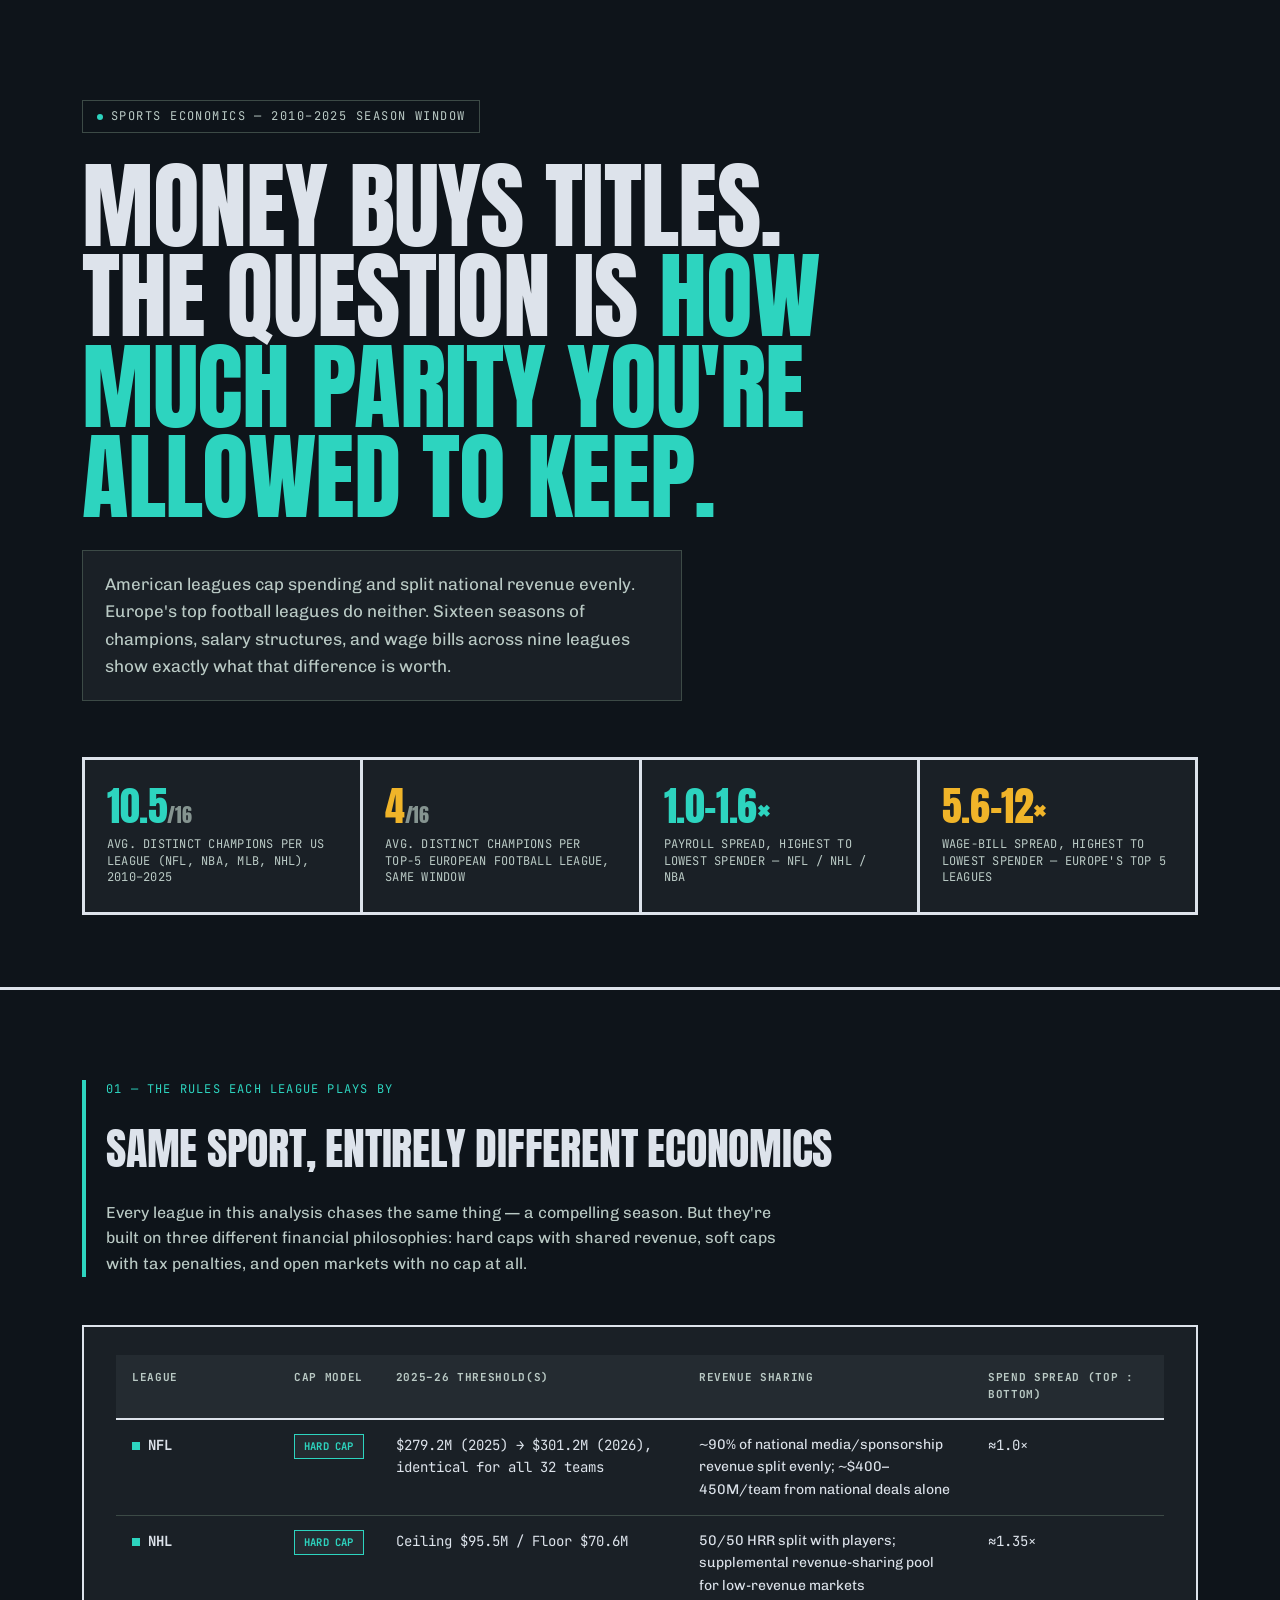
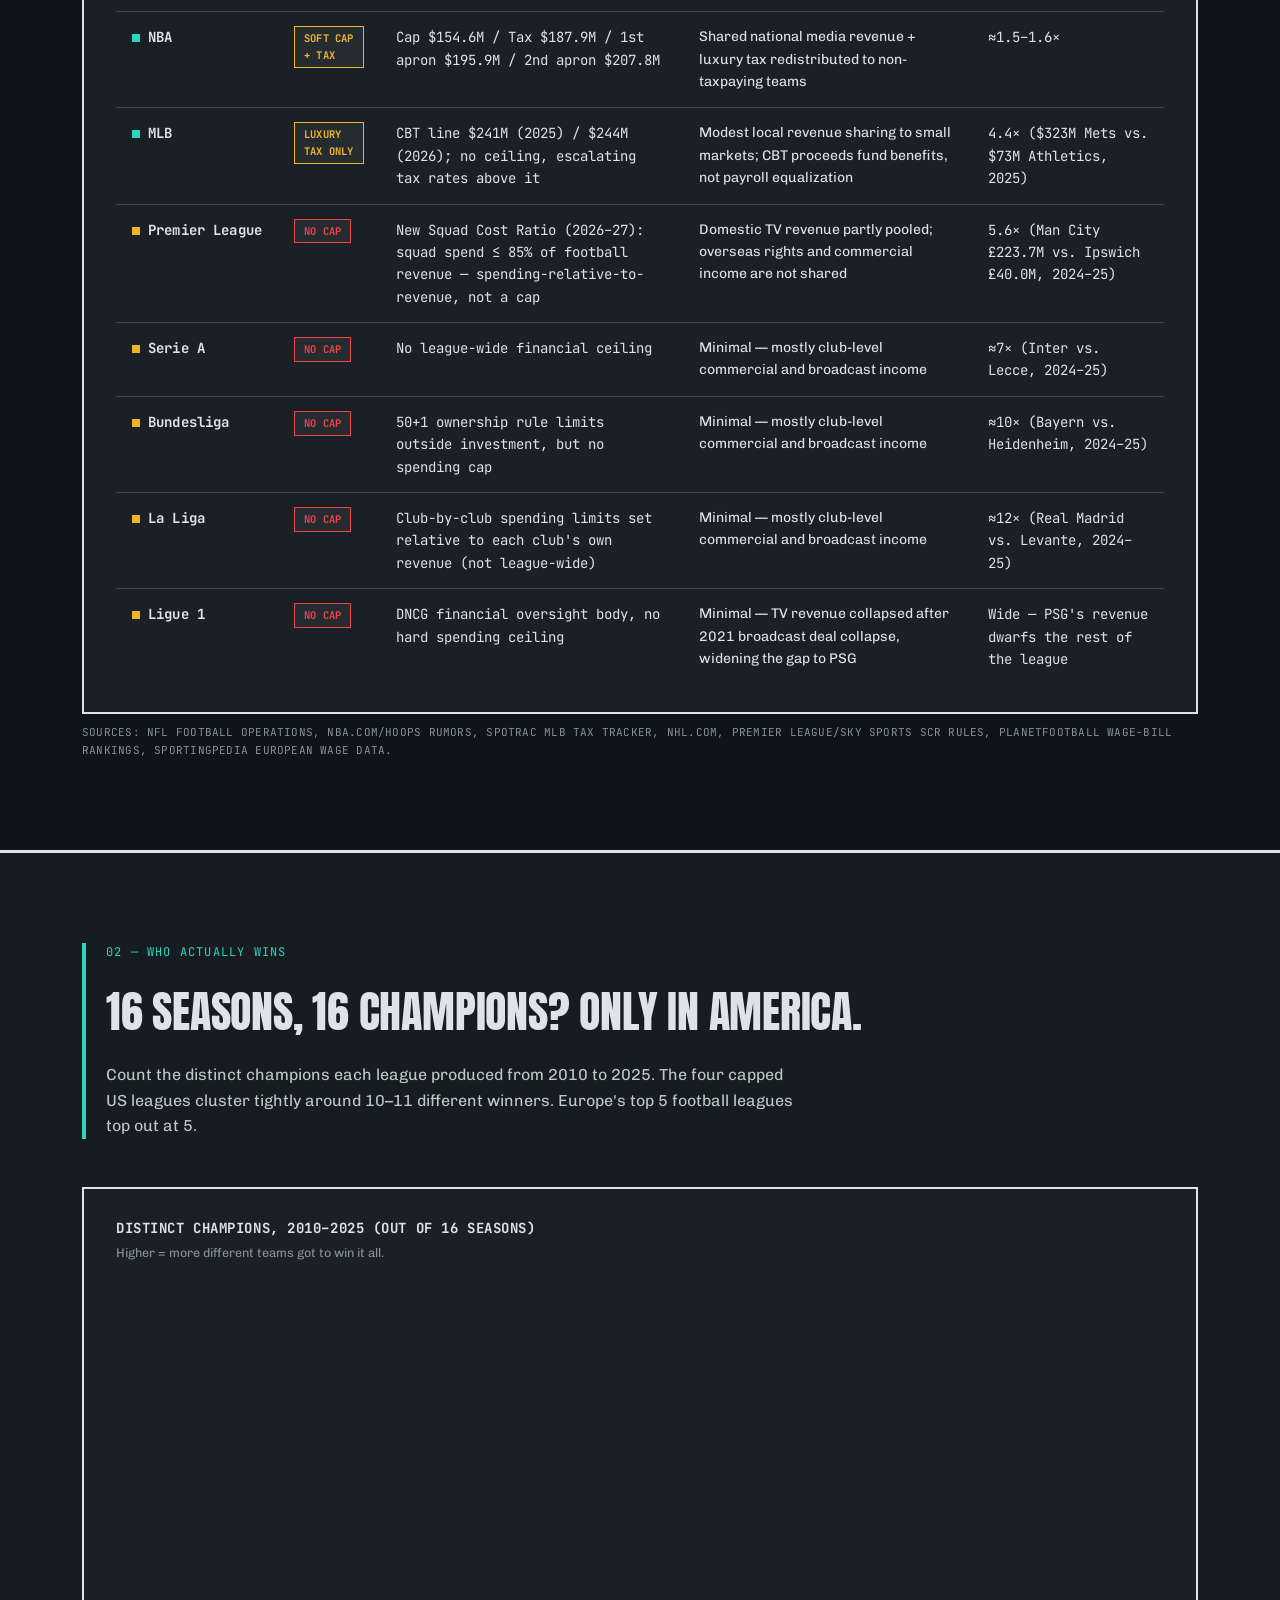
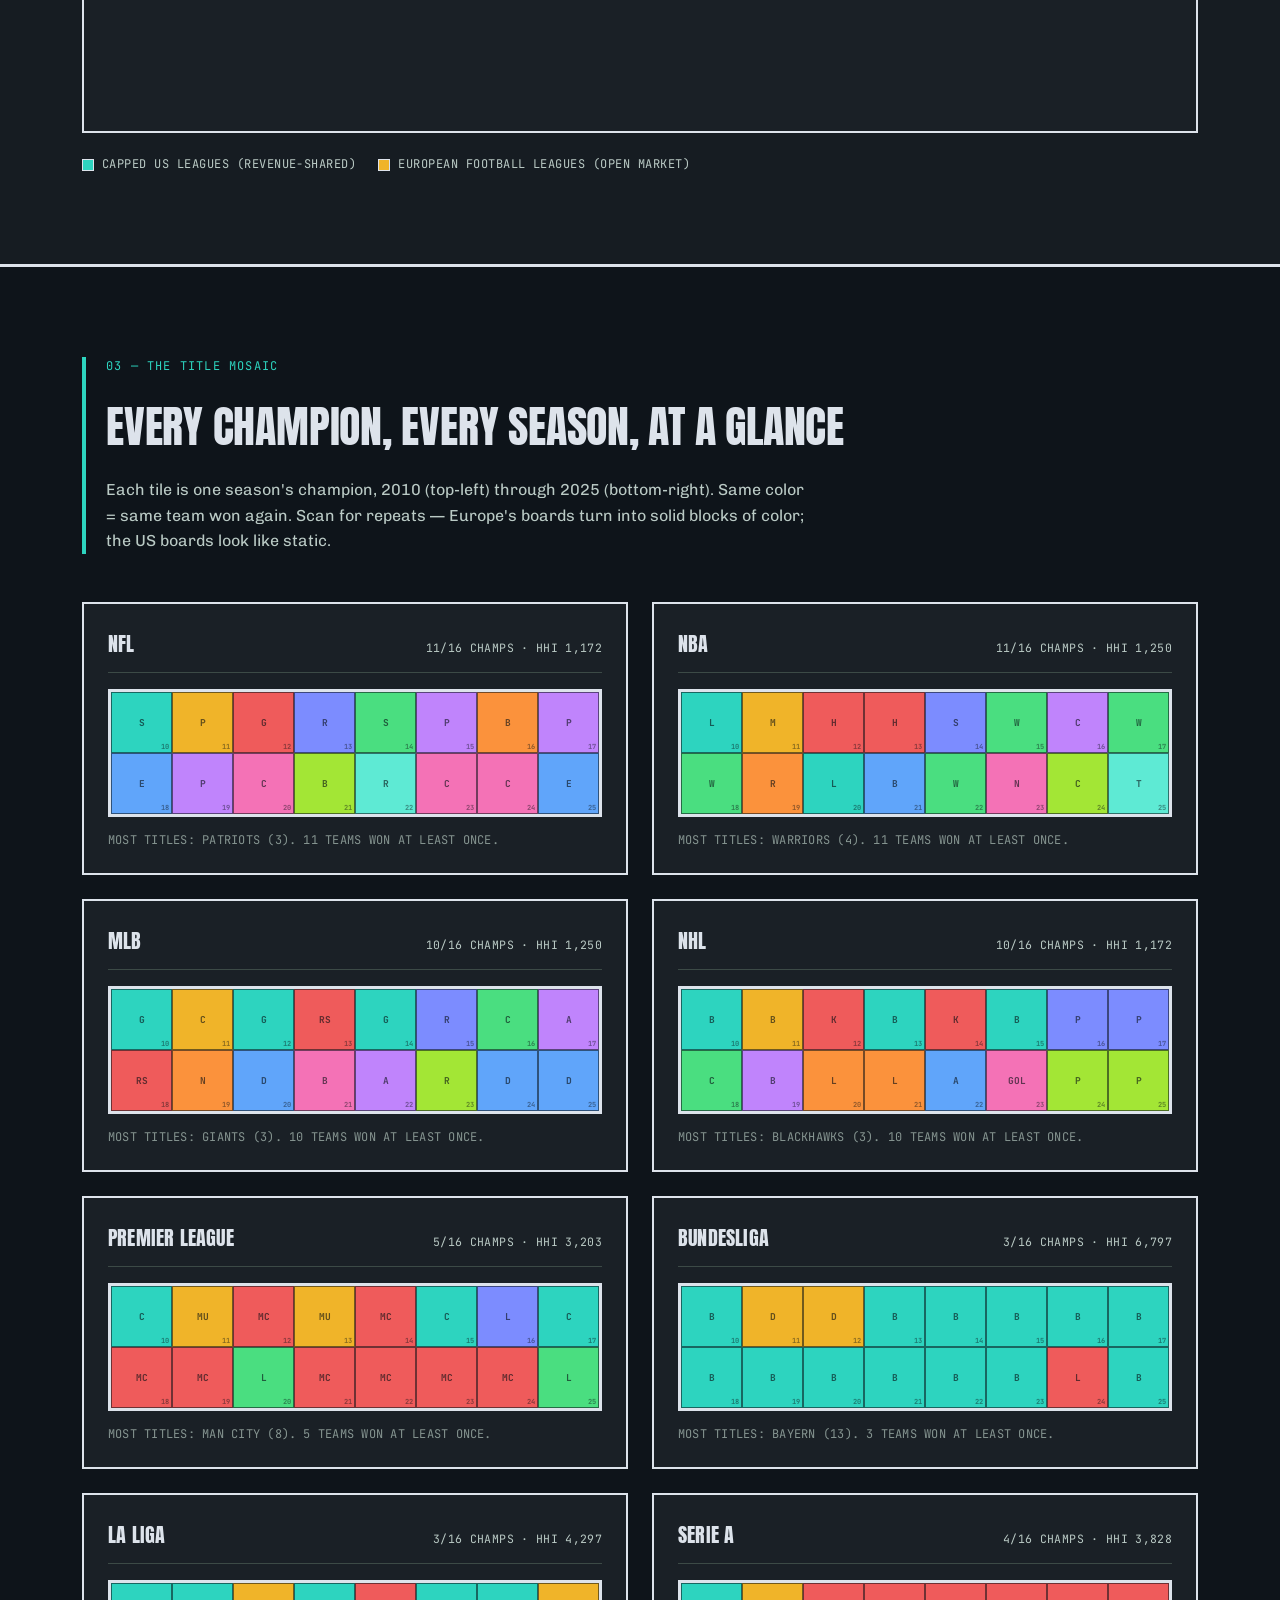
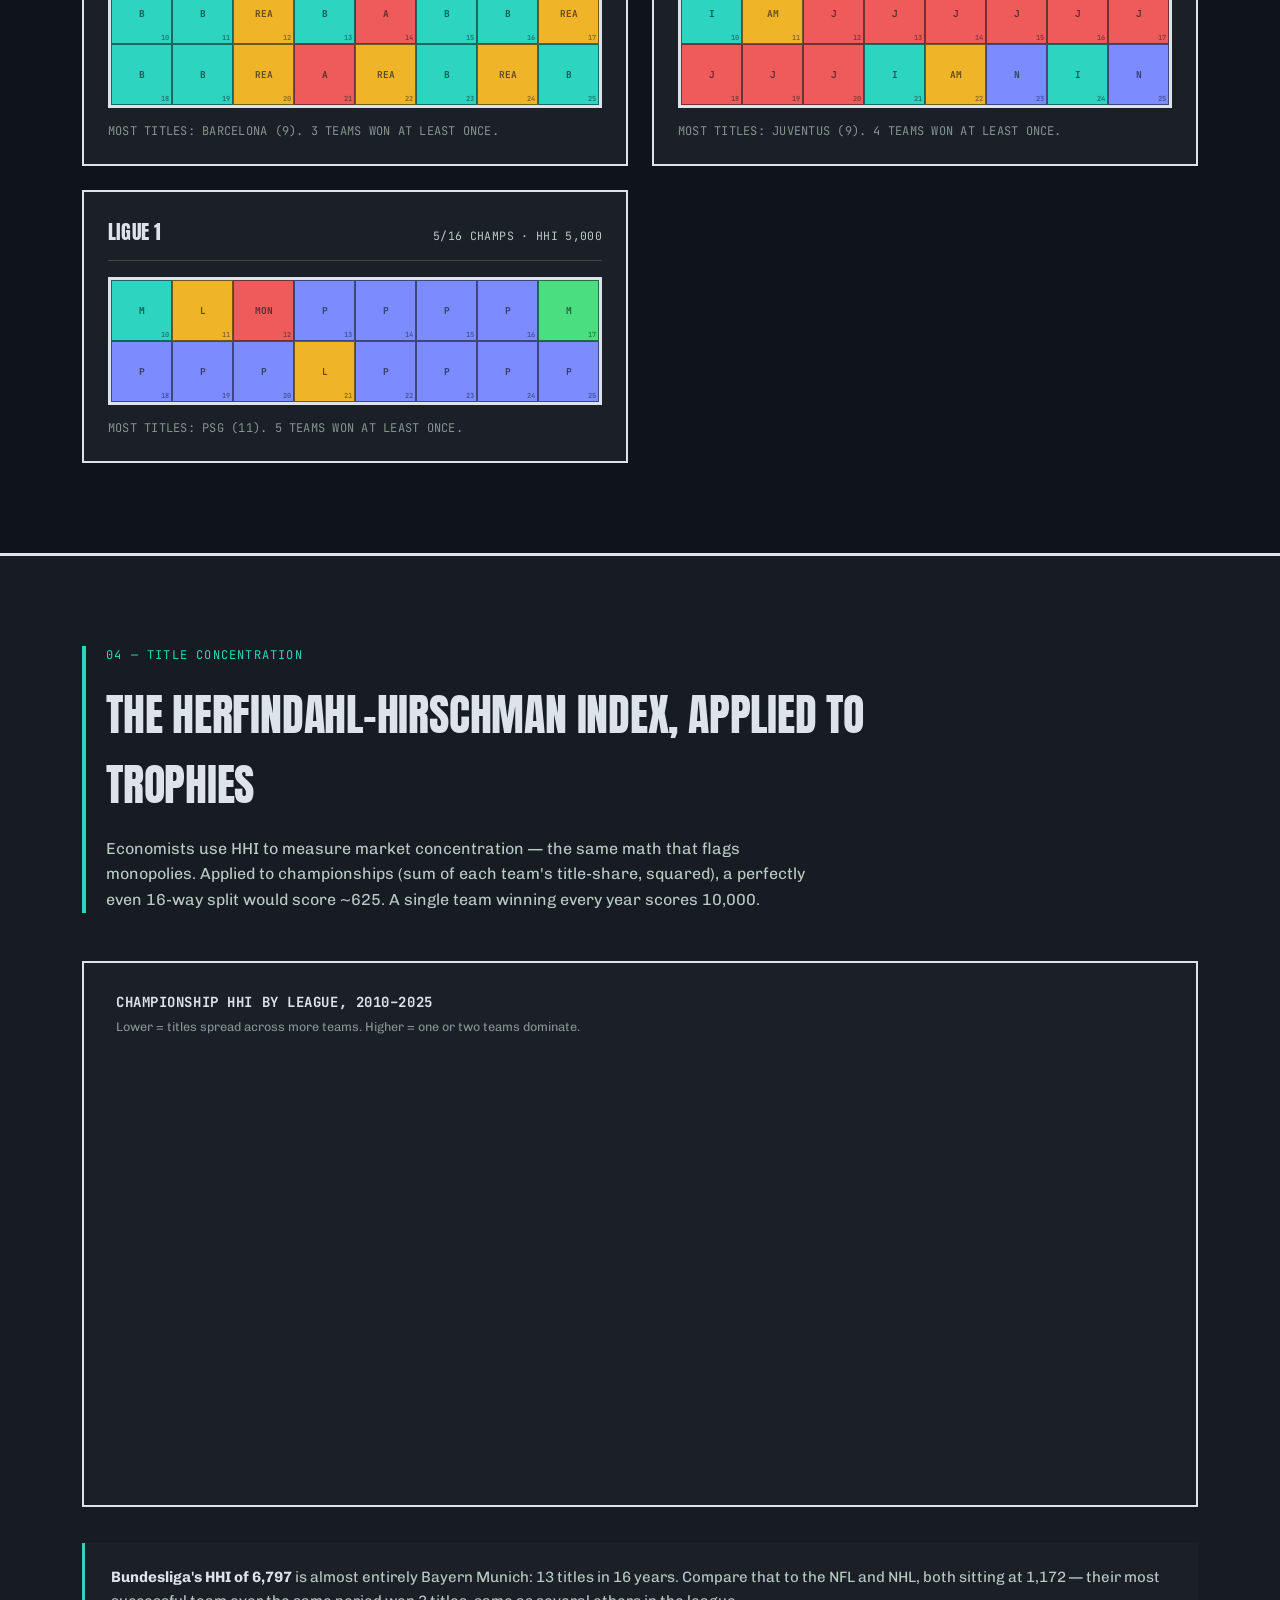
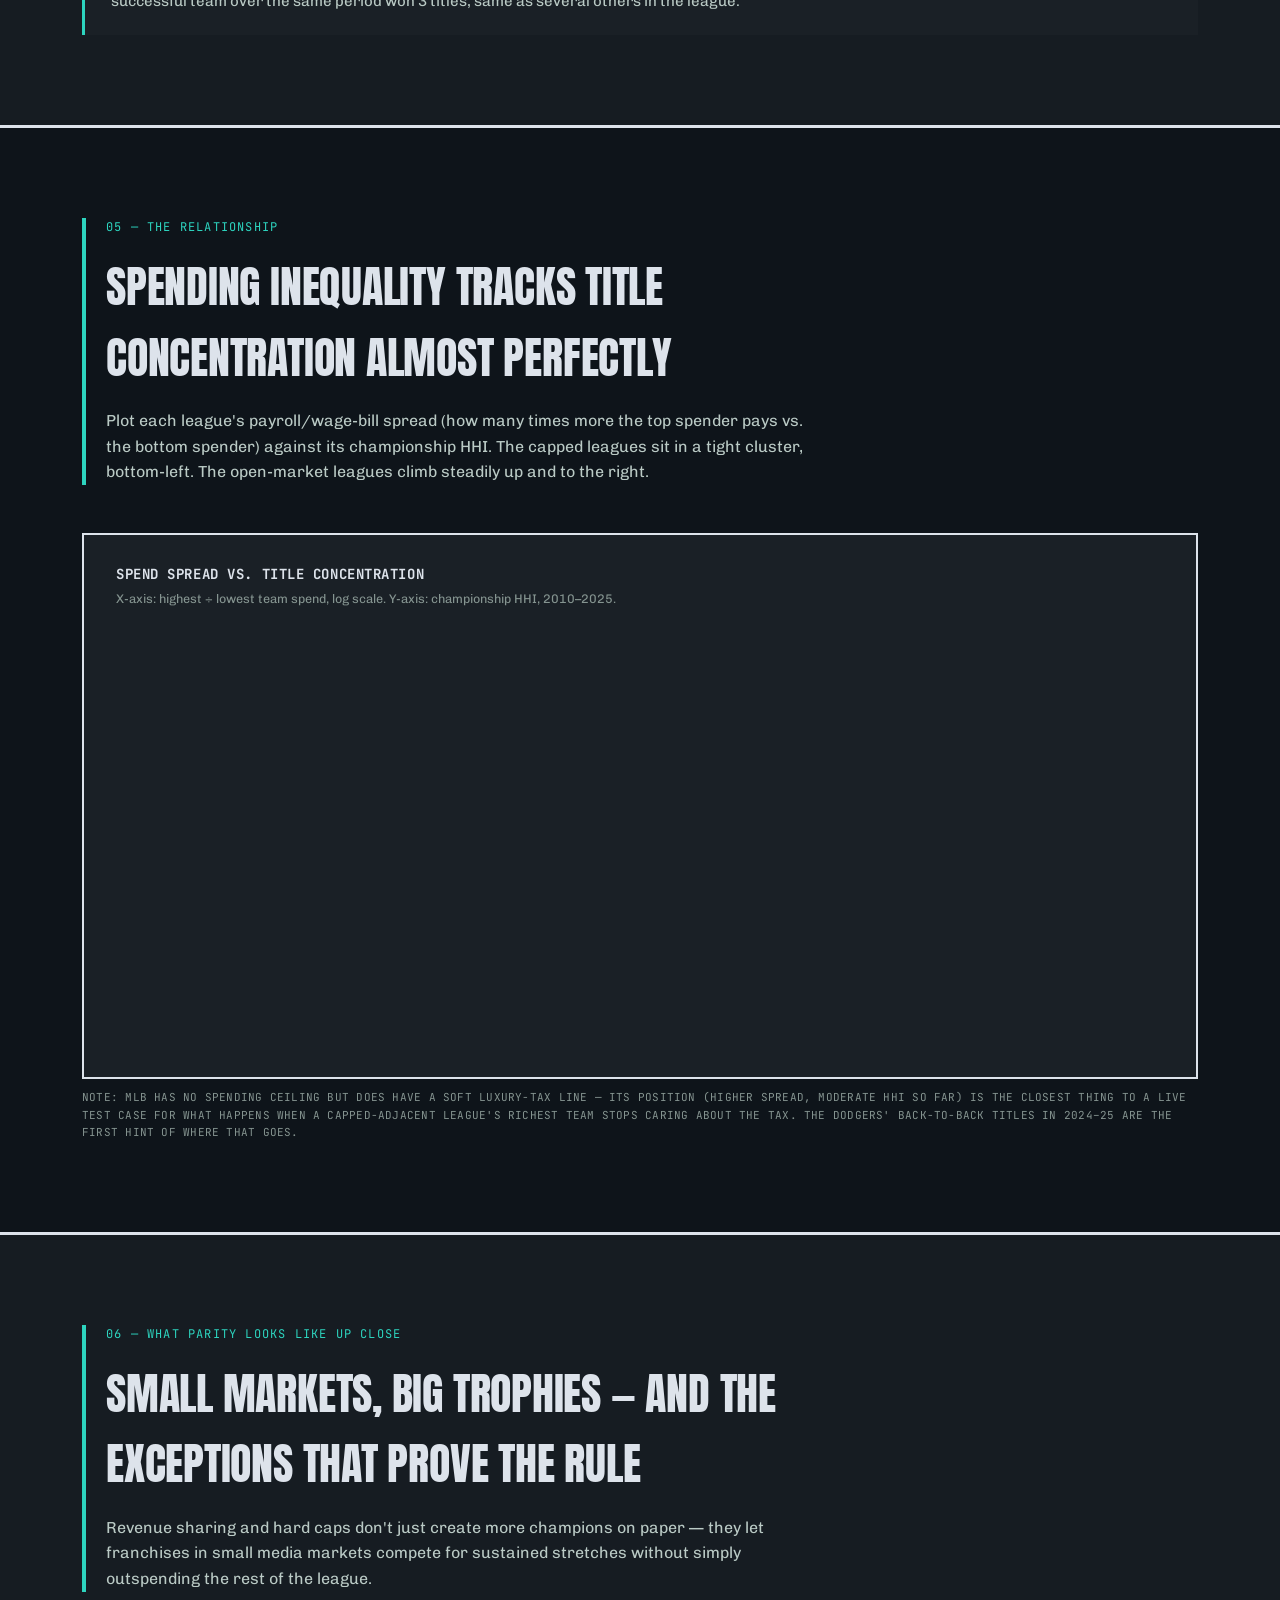
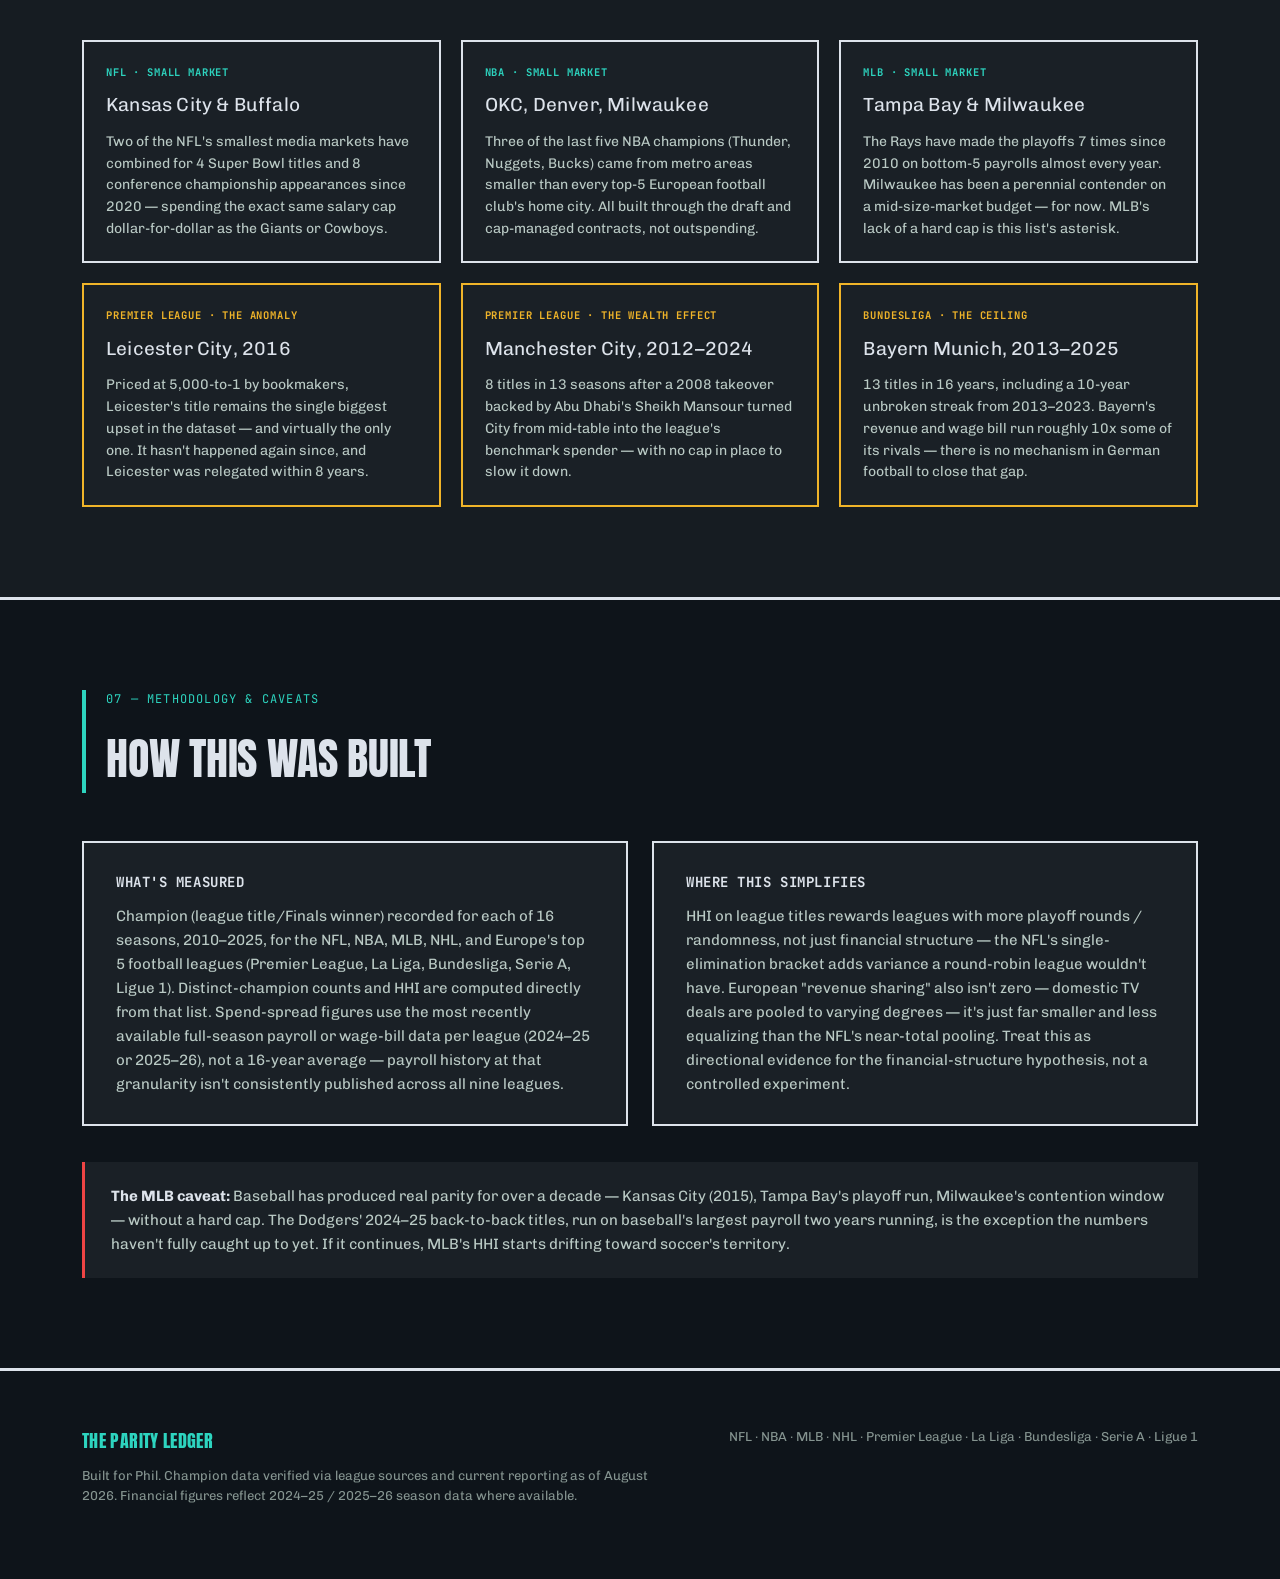
==== index.html @ 5ec7a36c "major layout changes using claude cli and google stitch" ====
<!DOCTYPE html>
<html lang="en">
<head>
<meta charset="UTF-8">
<meta name="viewport" content="width=device-width, initial-scale=1.0">
<title>The Parity Ledger — How League Economics Shape Competitive Balance</title>
<link rel="preconnect" href="https://fonts.googleapis.com">
<link href="https://fonts.googleapis.com/css2?family=Anton&family=Chivo:wght@400;700&family=JetBrains+Mono:wght@400;500;700&display=swap" rel="stylesheet">
<link rel="stylesheet" href="styles.css">
</head>
<body>

<header class="hero">
  <div class="wrap">
    <div class="eyebrow"><span class="dot"></span> Sports Economics — 2010–2025 Season Window</div>
    <h1 class="title">Money buys titles.<br>The question is <span class="accent">how much parity you're allowed to keep.</span></h1>
    <p class="subtitle">American leagues cap spending and split national revenue evenly. Europe's top football leagues do neither. Sixteen seasons of champions, salary structures, and wage bills across nine leagues show exactly what that difference is worth.</p>

    <div class="stat-strip">
      <div class="stat-box">
        <div class="stat-num us">10.5<span style="font-size:20px; color:var(--text-dim2);">/16</span></div>
        <div class="stat-label">Avg. distinct champions per US league (NFL, NBA, MLB, NHL), 2010–2025</div>
      </div>
      <div class="stat-box">
        <div class="stat-num eu">4<span style="font-size:20px; color:var(--text-dim2);">/16</span></div>
        <div class="stat-label">Avg. distinct champions per top-5 European football league, same window</div>
      </div>
      <div class="stat-box">
        <div class="stat-num us">1.0–1.6×</div>
        <div class="stat-label">Payroll spread, highest to lowest spender — NFL / NHL / NBA</div>
      </div>
      <div class="stat-box">
        <div class="stat-num eu">5.6–12×</div>
        <div class="stat-label">Wage-bill spread, highest to lowest spender — Europe's top 5 leagues</div>
      </div>
    </div>
  </div>
</header>

<!-- FINANCIAL MODELS -->
<section id="models">
  <div class="wrap">
    <div class="section-head">
      <div class="section-tag">01 — The Rules Each League Plays By</div>
      <h2 class="section-title">Same sport, entirely different economics</h2>
      <p class="section-desc">Every league in this analysis chases the same thing — a compelling season. But they're built on three different financial philosophies: hard caps with shared revenue, soft caps with tax penalties, and open markets with no cap at all.</p>
    </div>

    <div class="panel table-scroll">
      <table class="fin-table">
        <thead>
          <tr>
            <th>League</th>
            <th>Cap model</th>
            <th>2025–26 threshold(s)</th>
            <th>Revenue sharing</th>
            <th>Spend spread (top : bottom)</th>
          </tr>
        </thead>
        <tbody>
          <tr>
            <td class="league-name"><span class="region-mark us"></span>NFL</td>
            <td><span class="cap-tag hard">Hard cap</span></td>
            <td class="mono">$279.2M (2025) → $301.2M (2026), identical for all 32 teams</td>
            <td>~90% of national media/sponsorship revenue split evenly; ~$400–450M/team from national deals alone</td>
            <td class="mono">≈1.0×</td>
          </tr>
          <tr>
            <td class="league-name"><span class="region-mark us"></span>NHL</td>
            <td><span class="cap-tag hard">Hard cap</span></td>
            <td class="mono">Ceiling $95.5M / Floor $70.6M</td>
            <td>50/50 HRR split with players; supplemental revenue-sharing pool for low-revenue markets</td>
            <td class="mono">≈1.35×</td>
          </tr>
          <tr>
            <td class="league-name"><span class="region-mark us"></span>NBA</td>
            <td><span class="cap-tag soft">Soft cap + tax</span></td>
            <td class="mono">Cap $154.6M / Tax $187.9M / 1st apron $195.9M / 2nd apron $207.8M</td>
            <td>Shared national media revenue + luxury tax redistributed to non-taxpaying teams</td>
            <td class="mono">≈1.5–1.6×</td>
          </tr>
          <tr>
            <td class="league-name"><span class="region-mark us"></span>MLB</td>
            <td><span class="cap-tag soft">Luxury tax only</span></td>
            <td class="mono">CBT line $241M (2025) / $244M (2026); no ceiling, escalating tax rates above it</td>
            <td>Modest local revenue sharing to small markets; CBT proceeds fund benefits, not payroll equalization</td>
            <td class="mono">4.4× ($323M Mets vs. $73M Athletics, 2025)</td>
          </tr>
          <tr>
            <td class="league-name"><span class="region-mark eu"></span>Premier League</td>
            <td><span class="cap-tag none">No cap</span></td>
            <td class="mono">New Squad Cost Ratio (2026–27): squad spend ≤ 85% of football revenue — spending-relative-to-revenue, not a cap</td>
            <td>Domestic TV revenue partly pooled; overseas rights and commercial income are not shared</td>
            <td class="mono">5.6× (Man City £223.7M vs. Ipswich £40.0M, 2024–25)</td>
          </tr>
          <tr>
            <td class="league-name"><span class="region-mark eu"></span>Serie A</td>
            <td><span class="cap-tag none">No cap</span></td>
            <td class="mono">No league-wide financial ceiling</td>
            <td>Minimal — mostly club-level commercial and broadcast income</td>
            <td class="mono">≈7× (Inter vs. Lecce, 2024–25)</td>
          </tr>
          <tr>
            <td class="league-name"><span class="region-mark eu"></span>Bundesliga</td>
            <td><span class="cap-tag none">No cap</span></td>
            <td class="mono">50+1 ownership rule limits outside investment, but no spending cap</td>
            <td>Minimal — mostly club-level commercial and broadcast income</td>
            <td class="mono">≈10× (Bayern vs. Heidenheim, 2024–25)</td>
          </tr>
          <tr>
            <td class="league-name"><span class="region-mark eu"></span>La Liga</td>
            <td><span class="cap-tag none">No cap</span></td>
            <td class="mono">Club-by-club spending limits set relative to each club's own revenue (not league-wide)</td>
            <td>Minimal — mostly club-level commercial and broadcast income</td>
            <td class="mono">≈12× (Real Madrid vs. Levante, 2024–25)</td>
          </tr>
          <tr>
            <td class="league-name"><span class="region-mark eu"></span>Ligue 1</td>
            <td><span class="cap-tag none">No cap</span></td>
            <td class="mono">DNCG financial oversight body, no hard spending ceiling</td>
            <td>Minimal — TV revenue collapsed after 2021 broadcast deal collapse, widening the gap to PSG</td>
            <td class="mono">Wide — PSG's revenue dwarfs the rest of the league</td>
          </tr>
        </tbody>
      </table>
    </div>
    <p class="source-note">Sources: NFL Football Operations, NBA.com/Hoops Rumors, Spotrac MLB Tax Tracker, NHL.com, Premier League/Sky Sports SCR rules, PlanetFootball wage-bill rankings, Sportingpedia European wage data.</p>
  </div>
</section>

<!-- CHAMPIONSHIP DIVERSITY -->
<section class="alt" id="diversity">
  <div class="wrap">
    <div class="section-head">
      <div class="section-tag">02 — Who Actually Wins</div>
      <h2 class="section-title">16 seasons, 16 champions? Only in America.</h2>
      <p class="section-desc">Count the distinct champions each league produced from 2010 to 2025. The four capped US leagues cluster tightly around 10–11 different winners. Europe's top 5 football leagues top out at 5.</p>
    </div>

    <div class="panel">
      <div class="panel-title">Distinct champions, 2010–2025 (out of 16 seasons)</div>
      <div class="panel-note">Higher = more different teams got to win it all.</div>
      <div class="chart-holder">
        <canvas id="diversityChart"></canvas>
      </div>
    </div>

    <div class="legend-row">
      <div class="legend-item"><span class="swatch us"></span> Capped US leagues (revenue-shared)</div>
      <div class="legend-item"><span class="swatch eu"></span> European football leagues (open market)</div>
    </div>
  </div>
</section>

<!-- MOSAICS -->
<section id="mosaics">
  <div class="wrap">
    <div class="section-head">
      <div class="section-tag">03 — The Title Mosaic</div>
      <h2 class="section-title">Every champion, every season, at a glance</h2>
      <p class="section-desc">Each tile is one season's champion, 2010 (top-left) through 2025 (bottom-right). Same color = same team won again. Scan for repeats — Europe's boards turn into solid blocks of color; the US boards look like static.</p>
    </div>
    <div class="mosaic-grid" id="mosaicGrid"></div>
  </div>
</section>

<!-- HHI CONCENTRATION -->
<section class="alt" id="concentration">
  <div class="wrap">
    <div class="section-head">
      <div class="section-tag">04 — Title Concentration</div>
      <h2 class="section-title">The Herfindahl-Hirschman Index, applied to trophies</h2>
      <p class="section-desc">Economists use HHI to measure market concentration — the same math that flags monopolies. Applied to championships (sum of each team's title-share, squared), a perfectly even 16-way split would score ~625. A single team winning every year scores 10,000.</p>
    </div>

    <div class="panel">
      <div class="panel-title">Championship HHI by league, 2010–2025</div>
      <div class="panel-note">Lower = titles spread across more teams. Higher = one or two teams dominate.</div>
      <div class="chart-holder">
        <canvas id="hhiChart"></canvas>
      </div>
    </div>

    <div class="callout">
      <b>Bundesliga's HHI of 6,797</b> is almost entirely Bayern Munich: 13 titles in 16 years. Compare that to the NFL and NHL, both sitting at 1,172 — their most successful team over the same period won 3 titles, same as several others in the league.
    </div>
  </div>
</section>

<!-- MONEY VS PARITY -->
<section id="scatter">
  <div class="wrap">
    <div class="section-head">
      <div class="section-tag">05 — The Relationship</div>
      <h2 class="section-title">Spending inequality tracks title concentration almost perfectly</h2>
      <p class="section-desc">Plot each league's payroll/wage-bill spread (how many times more the top spender pays vs. the bottom spender) against its championship HHI. The capped leagues sit in a tight cluster, bottom-left. The open-market leagues climb steadily up and to the right.</p>
    </div>

    <div class="panel">
      <div class="panel-title">Spend spread vs. title concentration</div>
      <div class="panel-note">X-axis: highest ÷ lowest team spend, log scale. Y-axis: championship HHI, 2010–2025.</div>
      <div class="chart-holder">
        <canvas id="scatterChart"></canvas>
      </div>
    </div>
    <p class="source-note">Note: MLB has no spending ceiling but does have a soft luxury-tax line — its position (higher spread, moderate HHI so far) is the closest thing to a live test case for what happens when a capped-adjacent league's richest team stops caring about the tax. The Dodgers' back-to-back titles in 2024–25 are the first hint of where that goes.</p>
  </div>
</section>

<!-- CASE STUDIES -->
<section class="alt" id="cases">
  <div class="wrap">
    <div class="section-head">
      <div class="section-tag">06 — What Parity Looks Like Up Close</div>
      <h2 class="section-title">Small markets, big trophies — and the exceptions that prove the rule</h2>
      <p class="section-desc">Revenue sharing and hard caps don't just create more champions on paper — they let franchises in small media markets compete for sustained stretches without simply outspending the rest of the league.</p>
    </div>

    <div class="case-grid">
      <div class="case-card">
        <div class="case-tag">NFL · Small Market</div>
        <div class="case-title">Kansas City & Buffalo</div>
        <div class="case-body">Two of the NFL's smallest media markets have combined for 4 Super Bowl titles and 8 conference championship appearances since 2020 — spending the exact same salary cap dollar-for-dollar as the Giants or Cowboys.</div>
      </div>
      <div class="case-card">
        <div class="case-tag">NBA · Small Market</div>
        <div class="case-title">OKC, Denver, Milwaukee</div>
        <div class="case-body">Three of the last five NBA champions (Thunder, Nuggets, Bucks) came from metro areas smaller than every top-5 European football club's home city. All built through the draft and cap-managed contracts, not outspending.</div>
      </div>
      <div class="case-card">
        <div class="case-tag">MLB · Small Market</div>
        <div class="case-title">Tampa Bay & Milwaukee</div>
        <div class="case-body">The Rays have made the playoffs 7 times since 2010 on bottom-5 payrolls almost every year. Milwaukee has been a perennial contender on a mid-size-market budget — for now. MLB's lack of a hard cap is this list's asterisk.</div>
      </div>
      <div class="case-card eu-card">
        <div class="case-tag eu">Premier League · The Anomaly</div>
        <div class="case-title">Leicester City, 2016</div>
        <div class="case-body">Priced at 5,000-to-1 by bookmakers, Leicester's title remains the single biggest upset in the dataset — and virtually the only one. It hasn't happened again since, and Leicester was relegated within 8 years.</div>
      </div>
      <div class="case-card eu-card">
        <div class="case-tag eu">Premier League · The Wealth Effect</div>
        <div class="case-title">Manchester City, 2012–2024</div>
        <div class="case-body">8 titles in 13 seasons after a 2008 takeover backed by Abu Dhabi's Sheikh Mansour turned City from mid-table into the league's benchmark spender — with no cap in place to slow it down.</div>
      </div>
      <div class="case-card eu-card">
        <div class="case-tag eu">Bundesliga · The Ceiling</div>
        <div class="case-title">Bayern Munich, 2013–2025</div>
        <div class="case-body">13 titles in 16 years, including a 10-year unbroken streak from 2013–2023. Bayern's revenue and wage bill run roughly 10x some of its rivals — there is no mechanism in German football to close that gap.</div>
      </div>
    </div>
  </div>
</section>

<!-- METHODOLOGY -->
<section id="method">
  <div class="wrap">
    <div class="section-head">
      <div class="section-tag">07 — Methodology & Caveats</div>
      <h2 class="section-title">How this was built</h2>
    </div>
    <div class="two-col">
      <div class="panel">
        <div class="panel-title">What's measured</div>
        <p class="section-desc" style="margin-top:10px; font-size:15px;">
        Champion (league title/Finals winner) recorded for each of 16 seasons, 2010–2025, for the NFL, NBA, MLB, NHL, and Europe's top 5 football leagues (Premier League, La Liga, Bundesliga, Serie A, Ligue 1). Distinct-champion counts and HHI are computed directly from that list. Spend-spread figures use the most recently available full-season payroll or wage-bill data per league (2024–25 or 2025–26), not a 16-year average — payroll history at that granularity isn't consistently published across all nine leagues.
        </p>
      </div>
      <div class="panel">
        <div class="panel-title">Where this simplifies</div>
        <p class="section-desc" style="margin-top:10px; font-size:15px;">
        HHI on league titles rewards leagues with more playoff rounds / randomness, not just financial structure — the NFL's single-elimination bracket adds variance a round-robin league wouldn't have. European "revenue sharing" also isn't zero — domestic TV deals are pooled to varying degrees — it's just far smaller and less equalizing than the NFL's near-total pooling. Treat this as directional evidence for the financial-structure hypothesis, not a controlled experiment.
        </p>
      </div>
    </div>
    <div class="callout warn">
      <b>The MLB caveat:</b> Baseball has produced real parity for over a decade — Kansas City (2015), Tampa Bay's playoff run, Milwaukee's contention window — without a hard cap. The Dodgers' 2024–25 back-to-back titles, run on baseball's largest payroll two years running, is the exception the numbers haven't fully caught up to yet. If it continues, MLB's HHI starts drifting toward soccer's territory.
    </div>
  </div>
</section>

<footer>
  <div class="wrap">
    <div>
      <div class="fmark">THE PARITY LEDGER</div>
      <p style="margin-top:10px;">Built for Phil. Champion data verified via league sources and current reporting as of August 2026. Financial figures reflect 2024–25 / 2025–26 season data where available.</p>
    </div>
    <p>NFL · NBA · MLB · NHL · Premier League · La Liga · Bundesliga · Serie A · Ligue 1</p>
  </div>
</footer>

<script src="data.js"></script>
<script src="chart.min.js"></script>
<script src="script.js"></script>
</body>
</html>
---- styles.css ----
:root{
    --bg:#0e141a;
    --bg2:#161c22;
    --panel:#1a2026;
    --panel2:#242b31;
    --line:#3c4a46;
    --stroke:#dde3eb;
    --text:#dde3eb;
    --text-dim:#bacac5;
    --text-dim2:#859490;
    --us:#2dd4bf;
    --eu:#f0b429;
    --red:#ef4444;
    --white:#fff;
    --border-thin:1px;
    --border-thick:3px;
  }
  *{box-sizing:border-box; margin:0; padding:0;}
  html{scroll-behavior:smooth;}
  body{
    background:var(--bg);
    color:var(--text);
    font-family:'Chivo',system-ui,-apple-system,sans-serif;
    line-height:1.6;
    font-size:16px;
  }
  h1,h2,h3,.display{font-family:'Anton',sans-serif; text-transform:uppercase; letter-spacing:0;}
  .mono{font-family:'JetBrains Mono',monospace;}
  .wrap{max-width:1180px; margin:0 auto; padding:0 32px;}
  a{color:var(--us);}

  /* HERO */
  header.hero{
    padding:100px 0 72px;
    border-bottom:var(--border-thick) solid var(--stroke);
    position:relative;
    overflow:hidden;
  }
  .eyebrow{
    display:inline-flex; align-items:center; gap:8px;
    font-family:'JetBrains Mono',monospace;
    font-size:12px; letter-spacing:0.12em; text-transform:uppercase;
    color:var(--text-dim); border:var(--border-thin) solid var(--line);
    padding:6px 14px; border-radius:0; margin-bottom:28px;
  }
  .eyebrow .dot{width:6px;height:6px;border-radius:50%;background:var(--us);}
  h1.title{
    font-size:clamp(42px, 7.5vw, 96px);
    line-height:0.94;
    font-weight:400;
    letter-spacing:-0.01em;
    max-width:920px;
  }
  h1.title .accent{color:var(--us);}
  .subtitle{
    margin-top:28px; font-size:17px; color:var(--text-dim);
    max-width:600px; font-weight:400; line-height:1.6;
    border:var(--border-thin) solid var(--line); background:var(--panel);
    padding:20px 22px;
  }
  .subtitle b{color:var(--text); font-weight:700;}

  /* STAT STRIP */
  .stat-strip{
    display:grid; grid-template-columns:repeat(4,1fr); gap:var(--border-thick);
    background:var(--stroke); border:var(--border-thick) solid var(--stroke);
    margin-top:56px; border-radius:0; overflow:hidden;
  }
  .stat-box{background:var(--panel); padding:26px 22px;}
  .stat-num{font-family:'Anton'; font-size:40px; font-weight:400; letter-spacing:-0.01em; line-height:1;}
  .stat-num.us{color:var(--us);}
  .stat-num.eu{color:var(--eu);}
  .stat-label{
    margin-top:10px; font-size:12px; color:var(--text-dim); line-height:1.4;
    font-family:'JetBrains Mono'; text-transform:uppercase; letter-spacing:0.02em;
  }

  section{padding:90px 0;}
  section.alt{background:var(--bg2); border-top:var(--border-thick) solid var(--stroke); border-bottom:var(--border-thick) solid var(--stroke);}
  .section-head{margin-bottom:48px; border-left:4px solid var(--us); padding-left:20px;}
  .section-tag{
    font-family:'JetBrains Mono'; font-size:12px; color:var(--us);
    letter-spacing:0.1em; text-transform:uppercase; margin-bottom:14px;
  }
  .section-tag.eu-tag{color:var(--eu);}
  h2.section-title{font-size:clamp(28px,4vw,44px); font-weight:400; letter-spacing:-0.005em; max-width:760px;}
  .section-desc{margin-top:16px; color:var(--text-dim); max-width:700px; font-size:16px;}

  /* LEGEND / PILLS */
  .legend-row{
    display:flex; gap:22px; flex-wrap:wrap; margin-top:22px; font-size:12px; color:var(--text-dim);
    font-family:'JetBrains Mono'; text-transform:uppercase; letter-spacing:0.04em;
  }
  .legend-item{display:flex; align-items:center; gap:8px;}
  .swatch{width:12px;height:12px;border-radius:0; border:1px solid var(--stroke);}
  .swatch.us{background:var(--us);}
  .swatch.eu{background:var(--eu);}

  /* CHART PANELS */
  .panel{
    background:var(--panel); border:2px solid var(--stroke);
    border-radius:0; padding:28px 32px;
  }
  .chart-holder{position:relative; height:420px;}
  .chart-holder.short{height:320px;}
  .panel-title{
    font-size:14px; font-weight:700; margin-bottom:4px;
    font-family:'JetBrains Mono'; text-transform:uppercase; letter-spacing:0.04em;
  }
  .panel-note{font-size:12.5px; color:var(--text-dim2); margin-bottom:20px;}

  .two-col{display:grid; grid-template-columns:1fr 1fr; gap:24px;}
  @media (max-width:860px){.two-col{grid-template-columns:1fr;} .stat-strip{grid-template-columns:1fr 1fr;}}

  /* MOSAIC — heavy outer border, zero gap between tiles */
  .mosaic-grid{display:grid; grid-template-columns:repeat(2,1fr); gap:24px; margin-top:40px;}
  @media (max-width:860px){.mosaic-grid{grid-template-columns:1fr;}}
  .mosaic-card{background:var(--panel); border:2px solid var(--stroke); border-radius:0; padding:24px;}
  .mosaic-card-head{
    display:flex; justify-content:space-between; align-items:baseline; margin-bottom:16px;
    padding-bottom:12px; border-bottom:var(--border-thin) solid var(--line);
  }
  .mosaic-card-head h3{font-size:20px; font-weight:400; letter-spacing:0.01em;}
  .mosaic-metrics{
    font-family:'JetBrains Mono'; font-size:11.5px; color:var(--text-dim);
    text-transform:uppercase; letter-spacing:0.03em;
  }
  .mosaic-tiles{
    display:grid; grid-template-columns:repeat(8,1fr); gap:0;
    border:var(--border-thick) solid var(--stroke);
  }
  .tile{
    aspect-ratio:1; border-radius:0; position:relative;
    display:flex; align-items:center; justify-content:center;
    font-family:'JetBrains Mono'; font-size:9.5px; font-weight:700; text-transform:uppercase;
    color:rgba(8,15,20,0.62); cursor:default; transition:transform .1s ease, filter .1s ease;
    box-shadow:inset 0 0 0 1px rgba(8,15,20,0.55);
  }
  .tile:hover{transform:scale(1.08); z-index:2; filter:brightness(1.15);}
  .tile .yr{position:absolute; bottom:1px; right:3px; font-size:7px; color:rgba(8,15,20,0.45);}
  .mosaic-foot{
    margin-top:14px; font-size:12px; color:var(--text-dim2); line-height:1.5;
    font-family:'JetBrains Mono'; text-transform:uppercase; letter-spacing:0.02em;
  }

  /* TABLE */
  table.fin-table{width:100%; border-collapse:collapse; font-size:14px;}
  table.fin-table th, table.fin-table td{
    text-align:left; padding:14px 16px; border-bottom:var(--border-thin) solid var(--line);
    vertical-align:top;
  }
  table.fin-table thead tr{background:var(--panel2); border-bottom:2px solid var(--stroke);}
  table.fin-table th{
    font-family:'JetBrains Mono'; font-size:11px; text-transform:uppercase;
    letter-spacing:0.06em; color:var(--text-dim); font-weight:700;
  }
  table.fin-table td.league-name{font-weight:700; white-space:nowrap; font-family:'JetBrains Mono'; letter-spacing:0.01em;}
  table.fin-table tr:last-child td{border-bottom:none;}
  .region-mark{display:inline-block; width:8px;height:8px;border-radius:0; margin-right:8px;}
  .region-mark.us{background:var(--us);}
  .region-mark.eu{background:var(--eu);}
  .cap-tag{
    display:inline-block; font-family:'JetBrains Mono'; font-size:10.5px; font-weight:700;
    padding:3px 9px; border-radius:0; border:1px solid var(--line);
    text-transform:uppercase; letter-spacing:0.02em; background:var(--panel2);
  }
  .cap-tag.hard{color:var(--us); border-color:var(--us);}
  .cap-tag.soft{color:var(--eu); border-color:var(--eu);}
  .cap-tag.none{color:var(--red); border-color:var(--red);}
  .table-scroll{overflow-x:auto;}

  /* CASE STUDIES */
  .case-grid{display:grid; grid-template-columns:repeat(3,1fr); gap:20px; margin-top:20px;}
  @media (max-width:900px){.case-grid{grid-template-columns:repeat(2,1fr);}}
  @media (max-width:640px){.case-grid{grid-template-columns:1fr;}}
  .case-card{
    background:var(--panel); border:2px solid var(--stroke); border-radius:0;
    padding:22px; display:flex; flex-direction:column; gap:10px;
  }
  .case-card.eu-card{border-color:var(--eu);}
  .case-tag{font-family:'JetBrains Mono'; font-size:10.5px; color:var(--us); text-transform:uppercase; letter-spacing:0.08em; font-weight:700;}
  .case-tag.eu{color:var(--eu);}
  .case-title{font-size:19px; font-weight:400; letter-spacing:0.01em;}
  .case-body{font-size:14px; color:var(--text-dim); line-height:1.55;}

  /* CALLOUT */
  .callout{
    border-left:var(--border-thick) solid var(--us); background:var(--panel);
    padding:22px 26px; border-radius:0; margin-top:36px;
    font-size:15px; color:var(--text-dim);
  }
  .callout b{color:var(--text);}
  .callout.warn{border-left-color:var(--red);}

  footer{padding:56px 0 72px; border-top:var(--border-thick) solid var(--stroke);}
  footer .wrap{display:flex; justify-content:space-between; align-items:flex-start; gap:24px; flex-wrap:wrap;}
  footer p{color:var(--text-dim2); font-size:13px; max-width:600px; line-height:1.6;}
  footer .fmark{font-family:'Anton'; font-size:18px; letter-spacing:0.02em; color:var(--us);}

  .source-note{
    font-size:11px; color:var(--text-dim2); margin-top:10px;
    font-family:'JetBrains Mono'; text-transform:uppercase; letter-spacing:0.02em;
  }
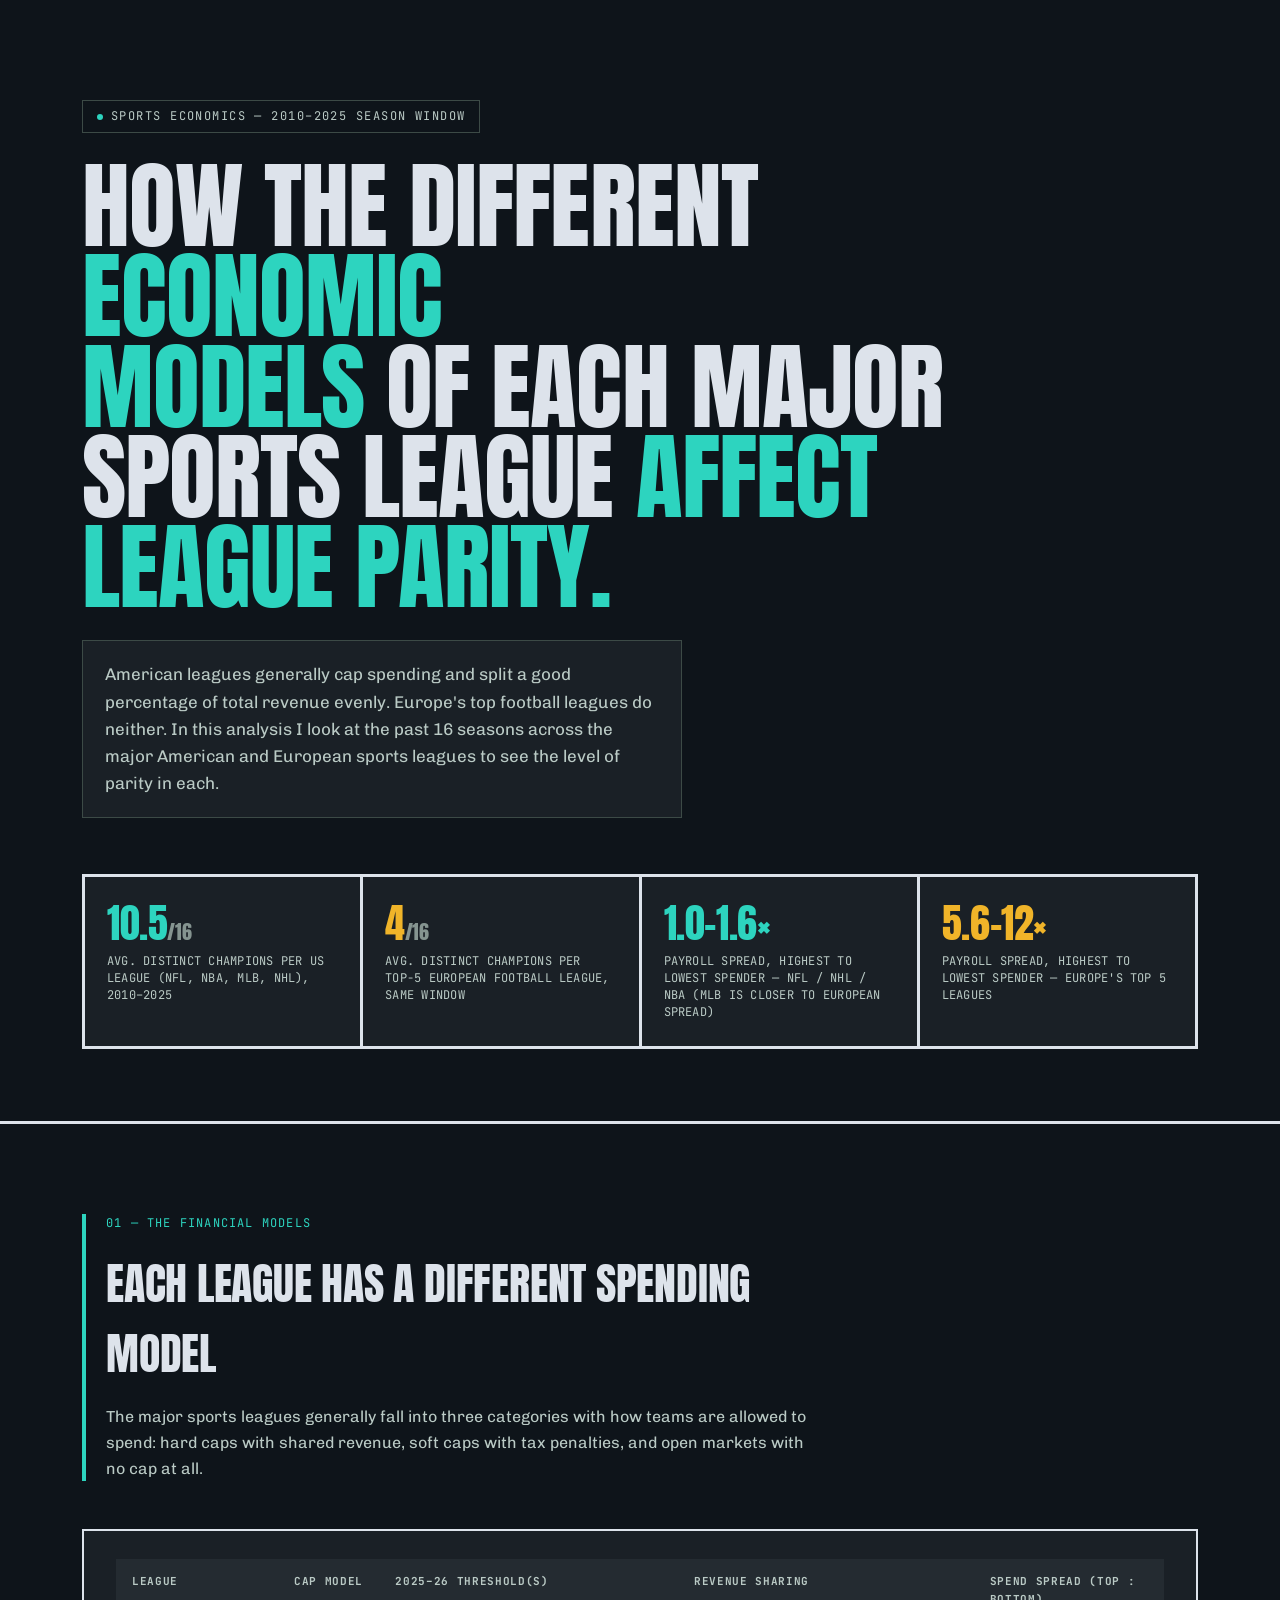
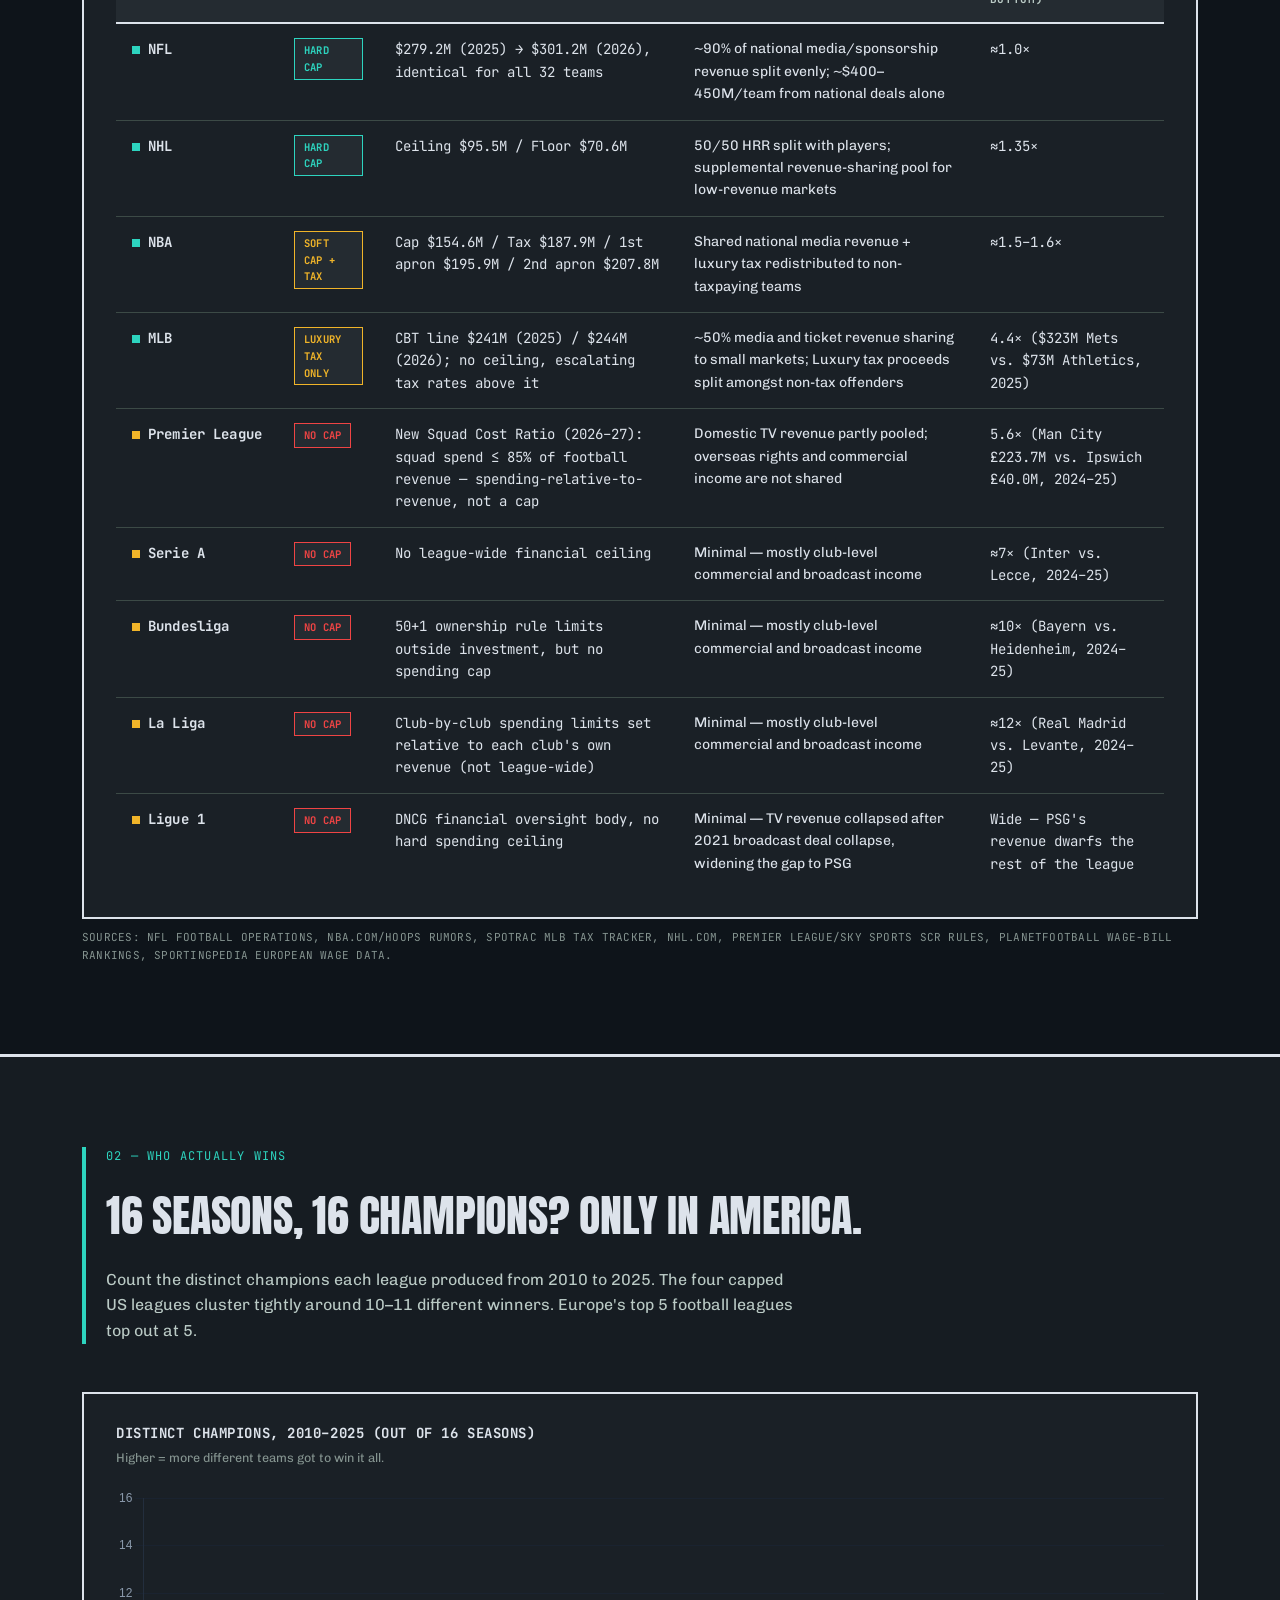
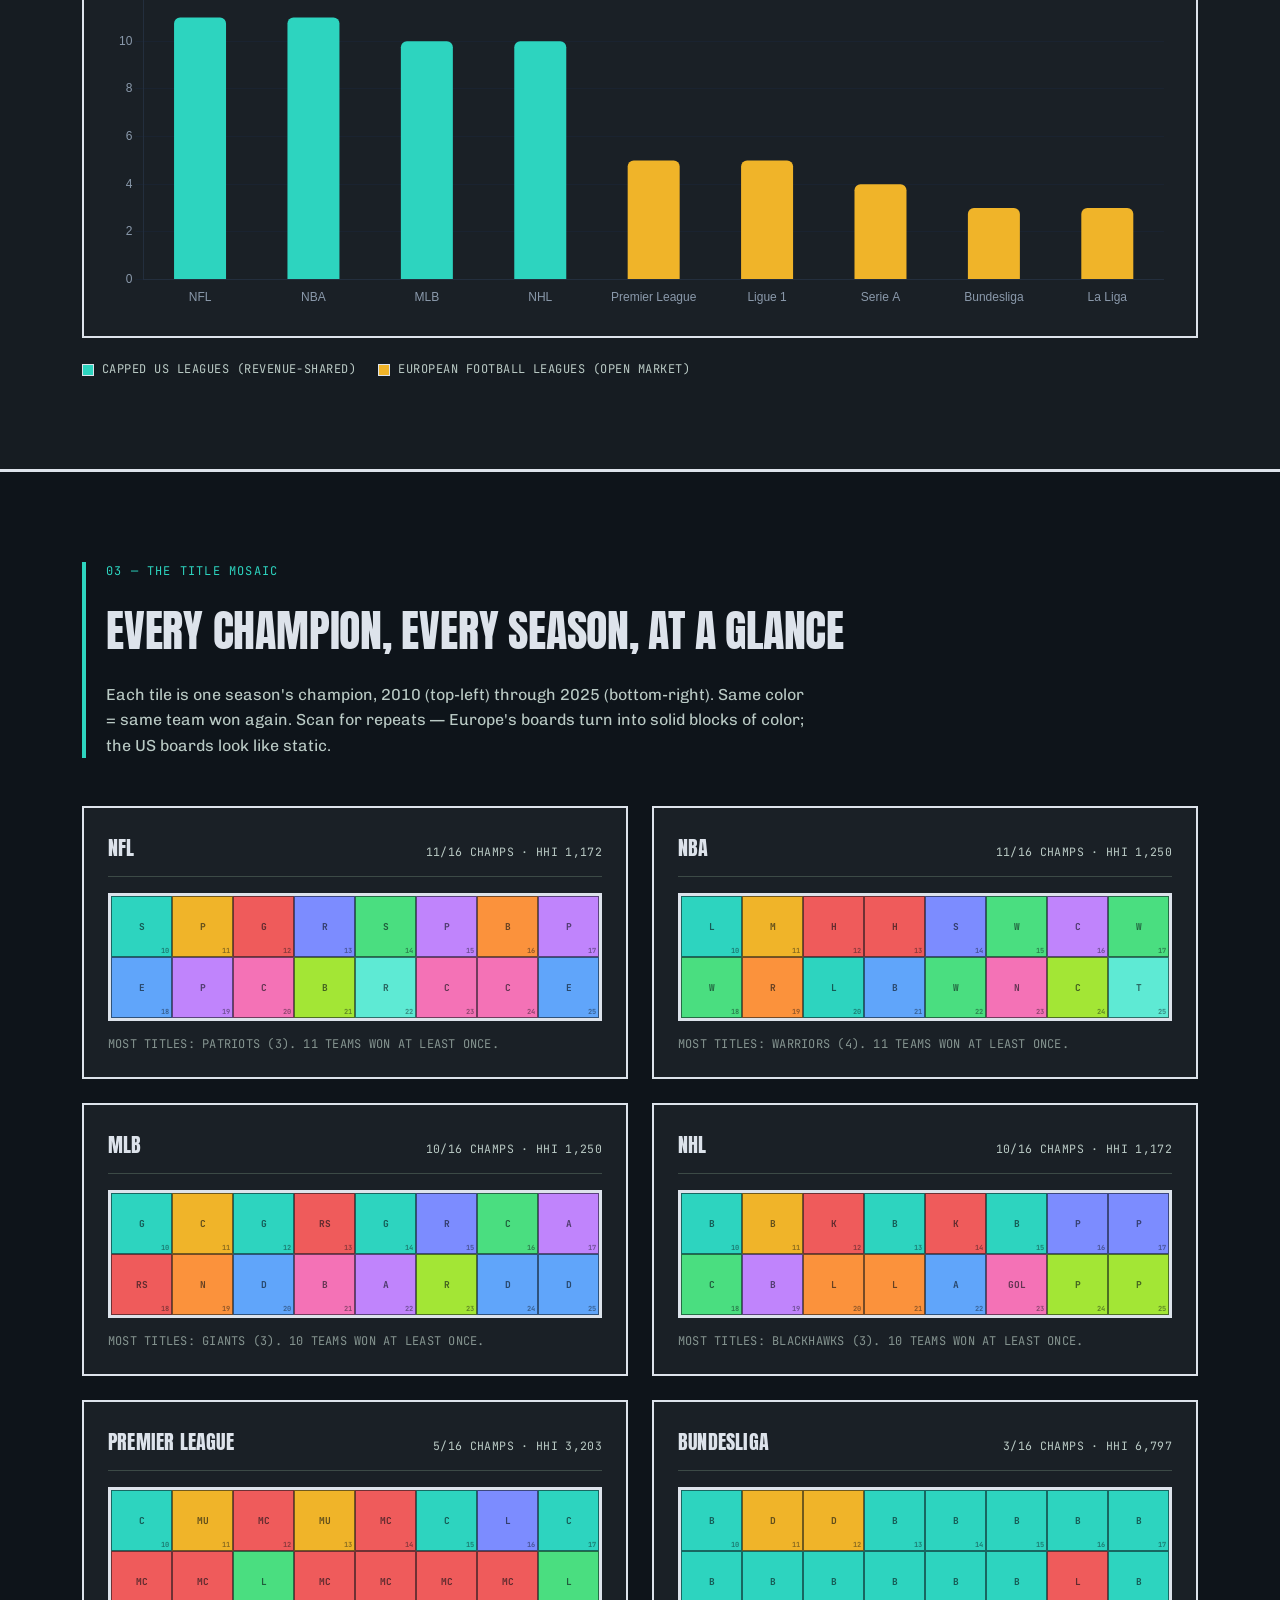
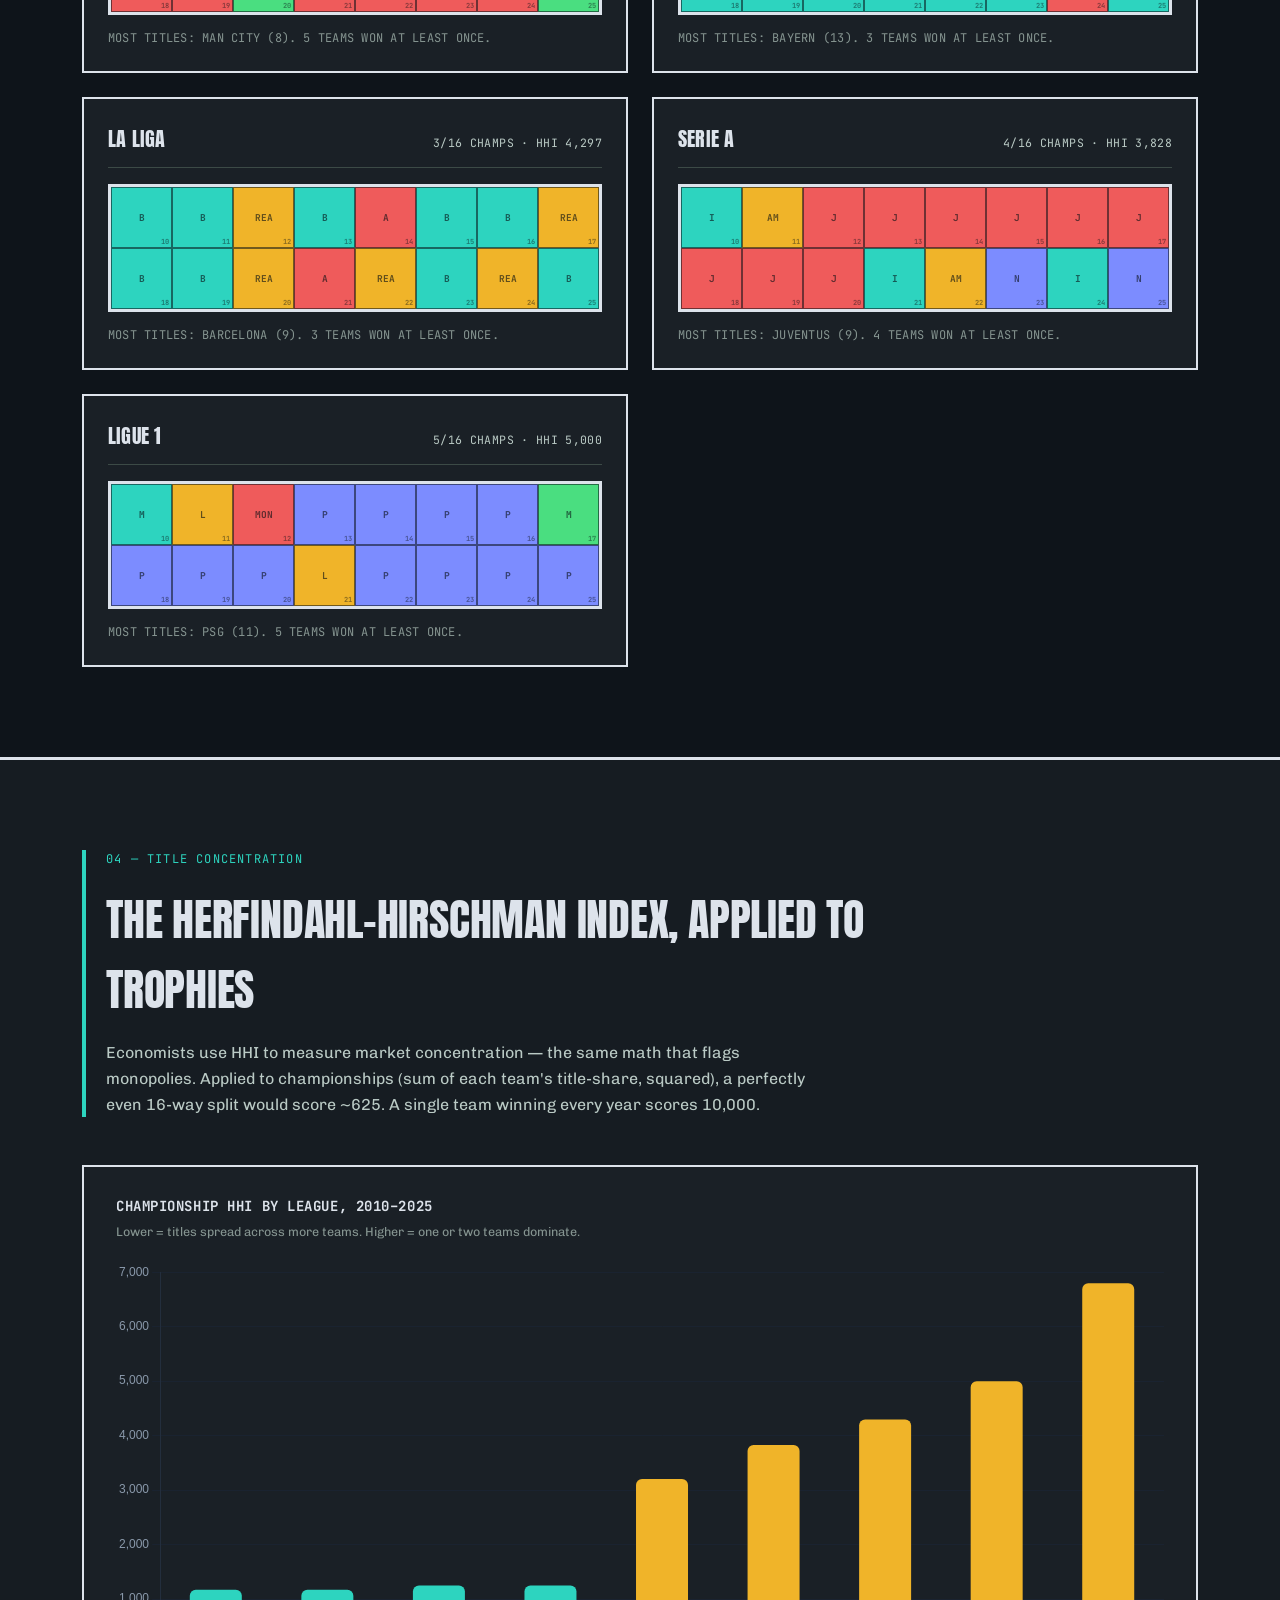
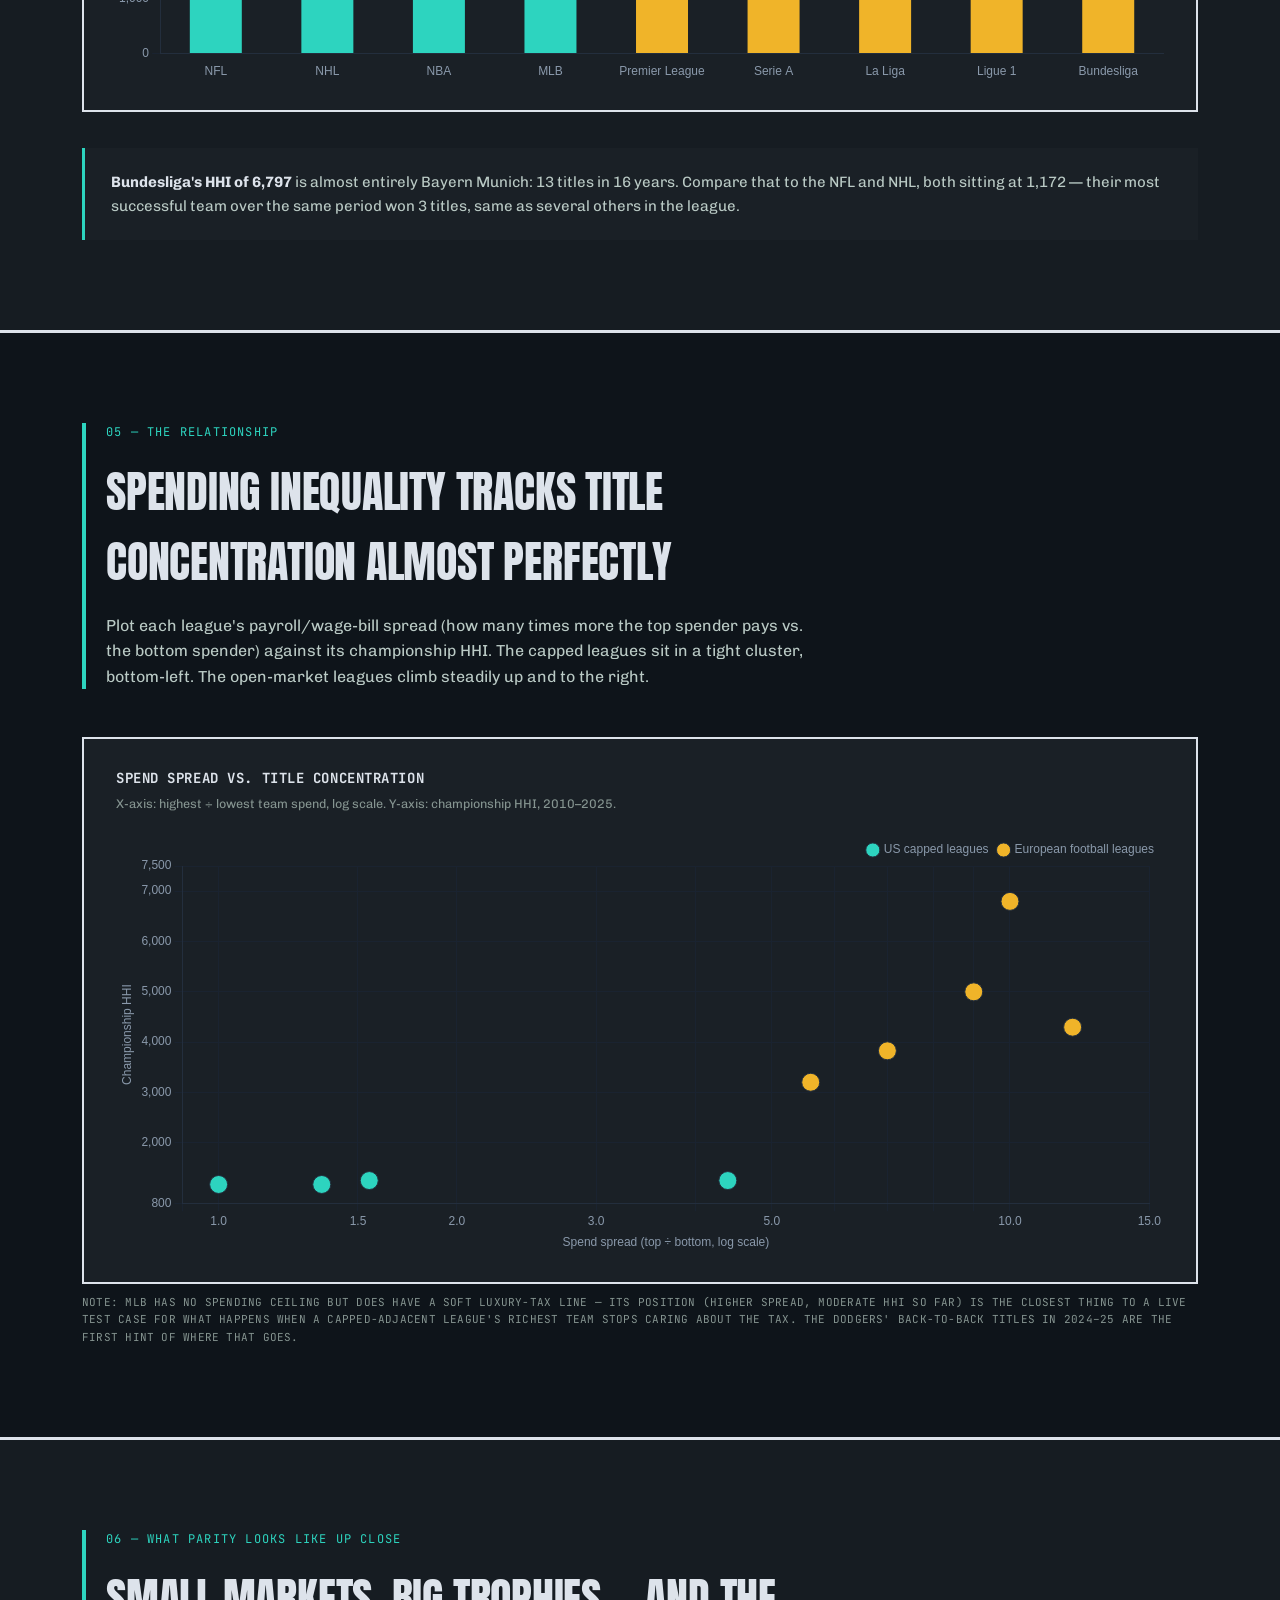
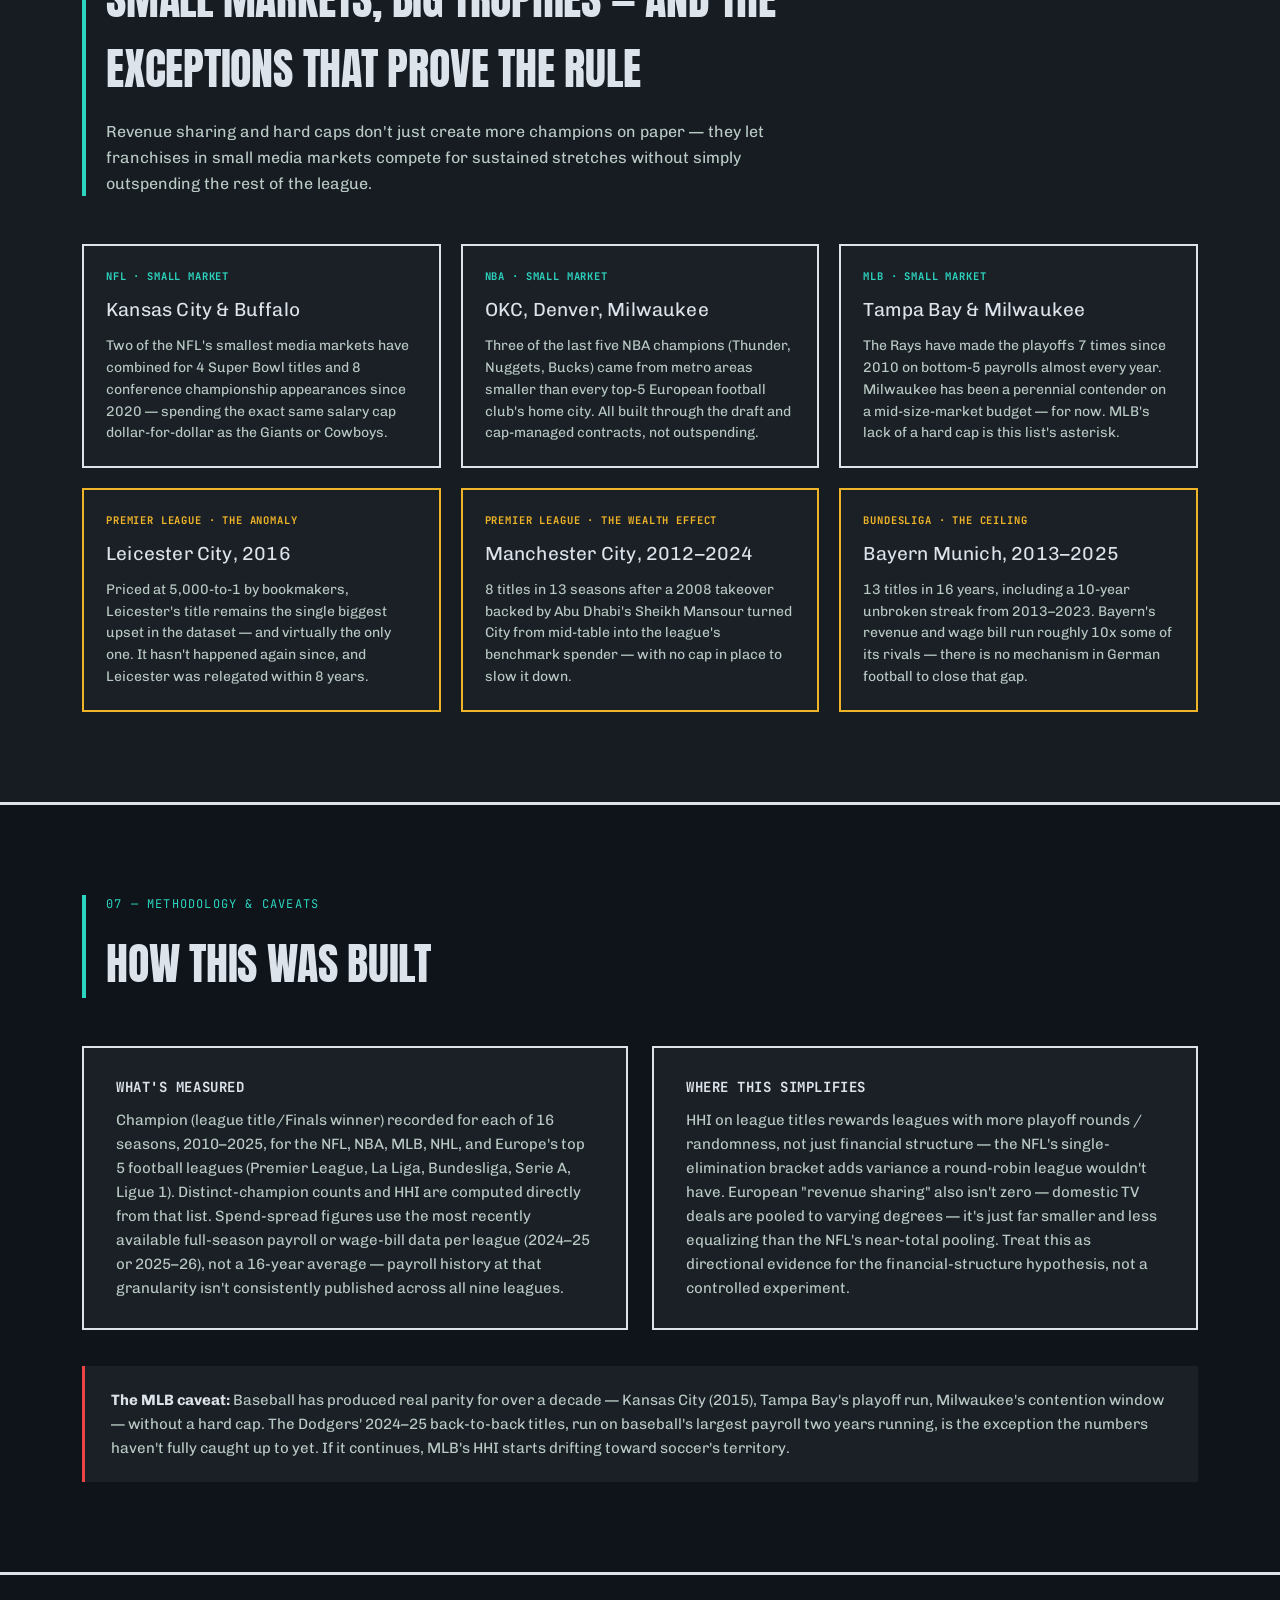
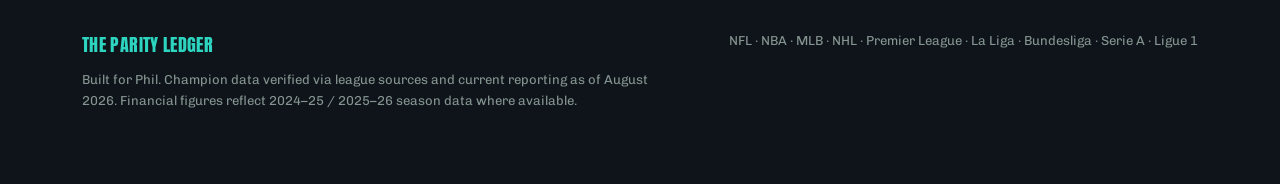
==== commit a6021b56: "updated index.html for intro and first section" ====
--- a/index.html
+++ b/index.html
@@ -13,8 +13,8 @@
 <header class="hero">
   <div class="wrap">
     <div class="eyebrow"><span class="dot"></span> Sports Economics — 2010–2025 Season Window</div>
-    <h1 class="title">Money buys titles.<br>The question is <span class="accent">how much parity you're allowed to keep.</span></h1>
-    <p class="subtitle">American leagues cap spending and split national revenue evenly. Europe's top football leagues do neither. Sixteen seasons of champions, salary structures, and wage bills across nine leagues show exactly what that difference is worth.</p>
+    <h1 class="title">How the different <span class="accent">economic<br>models </span>of each major <br>sports league<span class="accent"> affect league parity.</span></br></h1>
+    <p class="subtitle">American leagues generally cap spending and split a good percentage of total revenue evenly. Europe's top football leagues do neither. In this analysis I look at the past 16 seasons across the major American and European sports leagues to see the level of parity in each.</p>
 
     <div class="stat-strip">
       <div class="stat-box">
@@ -27,11 +27,11 @@
       </div>
       <div class="stat-box">
         <div class="stat-num us">1.0–1.6×</div>
-        <div class="stat-label">Payroll spread, highest to lowest spender — NFL / NHL / NBA</div>
+        <div class="stat-label">Payroll spread, highest to lowest spender — NFL / NHL / NBA (MLB is closer to European spread)</div>
       </div>
       <div class="stat-box">
         <div class="stat-num eu">5.6–12×</div>
-        <div class="stat-label">Wage-bill spread, highest to lowest spender — Europe's top 5 leagues</div>
+        <div class="stat-label">Payroll spread, highest to lowest spender — Europe's top 5 leagues</div>
       </div>
     </div>
   </div>
@@ -41,9 +41,9 @@
 <section id="models">
   <div class="wrap">
     <div class="section-head">
-      <div class="section-tag">01 — The Rules Each League Plays By</div>
-      <h2 class="section-title">Same sport, entirely different economics</h2>
-      <p class="section-desc">Every league in this analysis chases the same thing — a compelling season. But they're built on three different financial philosophies: hard caps with shared revenue, soft caps with tax penalties, and open markets with no cap at all.</p>
+      <div class="section-tag">01 — The Financial Models</div>
+      <h2 class="section-title">Each league has a different spending model</h2>
+      <p class="section-desc">The major sports leagues generally fall into three categories with how teams are allowed to spend: hard caps with shared revenue, soft caps with tax penalties, and open markets with no cap at all.</p>
     </div>
 
     <div class="panel table-scroll">
@@ -83,7 +83,7 @@
             <td class="league-name"><span class="region-mark us"></span>MLB</td>
             <td><span class="cap-tag soft">Luxury tax only</span></td>
             <td class="mono">CBT line $241M (2025) / $244M (2026); no ceiling, escalating tax rates above it</td>
-            <td>Modest local revenue sharing to small markets; CBT proceeds fund benefits, not payroll equalization</td>
+            <td>~50% media and ticket revenue sharing to small markets; Luxury tax proceeds split amongst non-tax offenders</td>
             <td class="mono">4.4× ($323M Mets vs. $73M Athletics, 2025)</td>
           </tr>
           <tr>
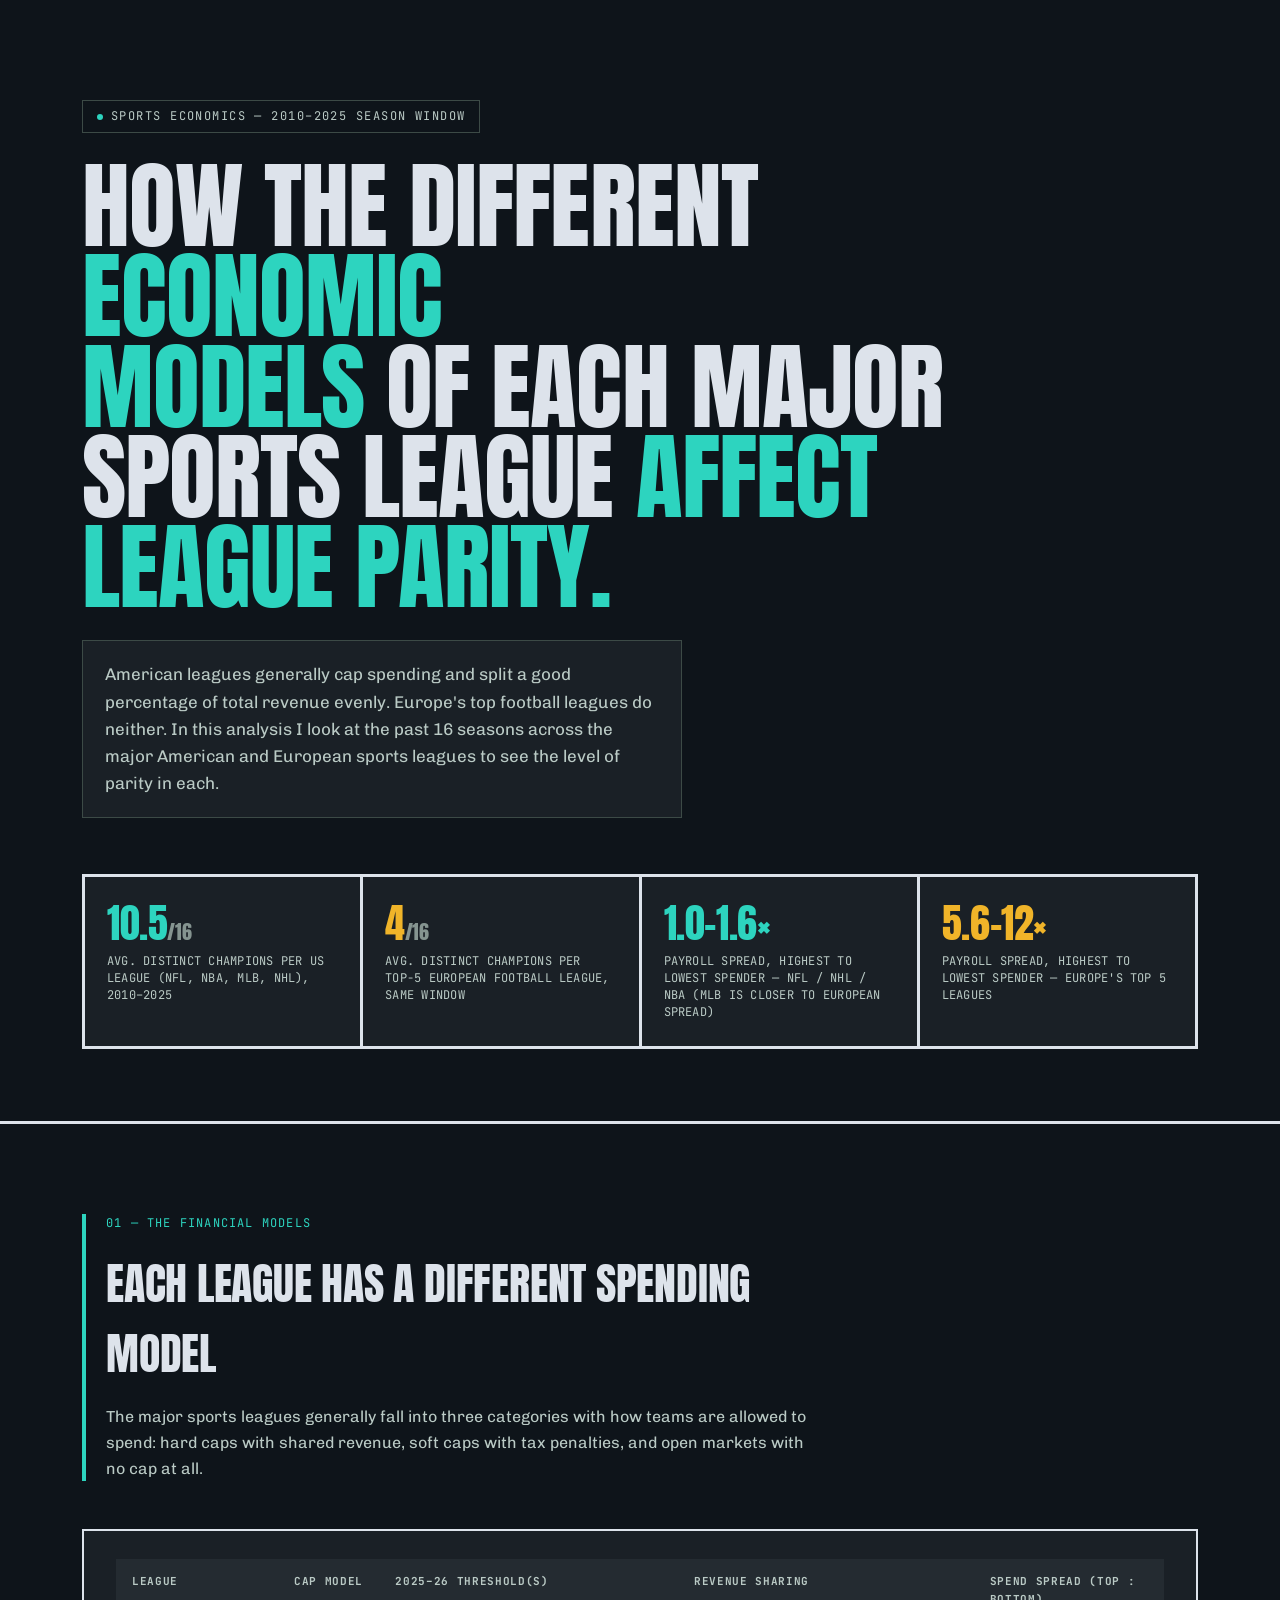
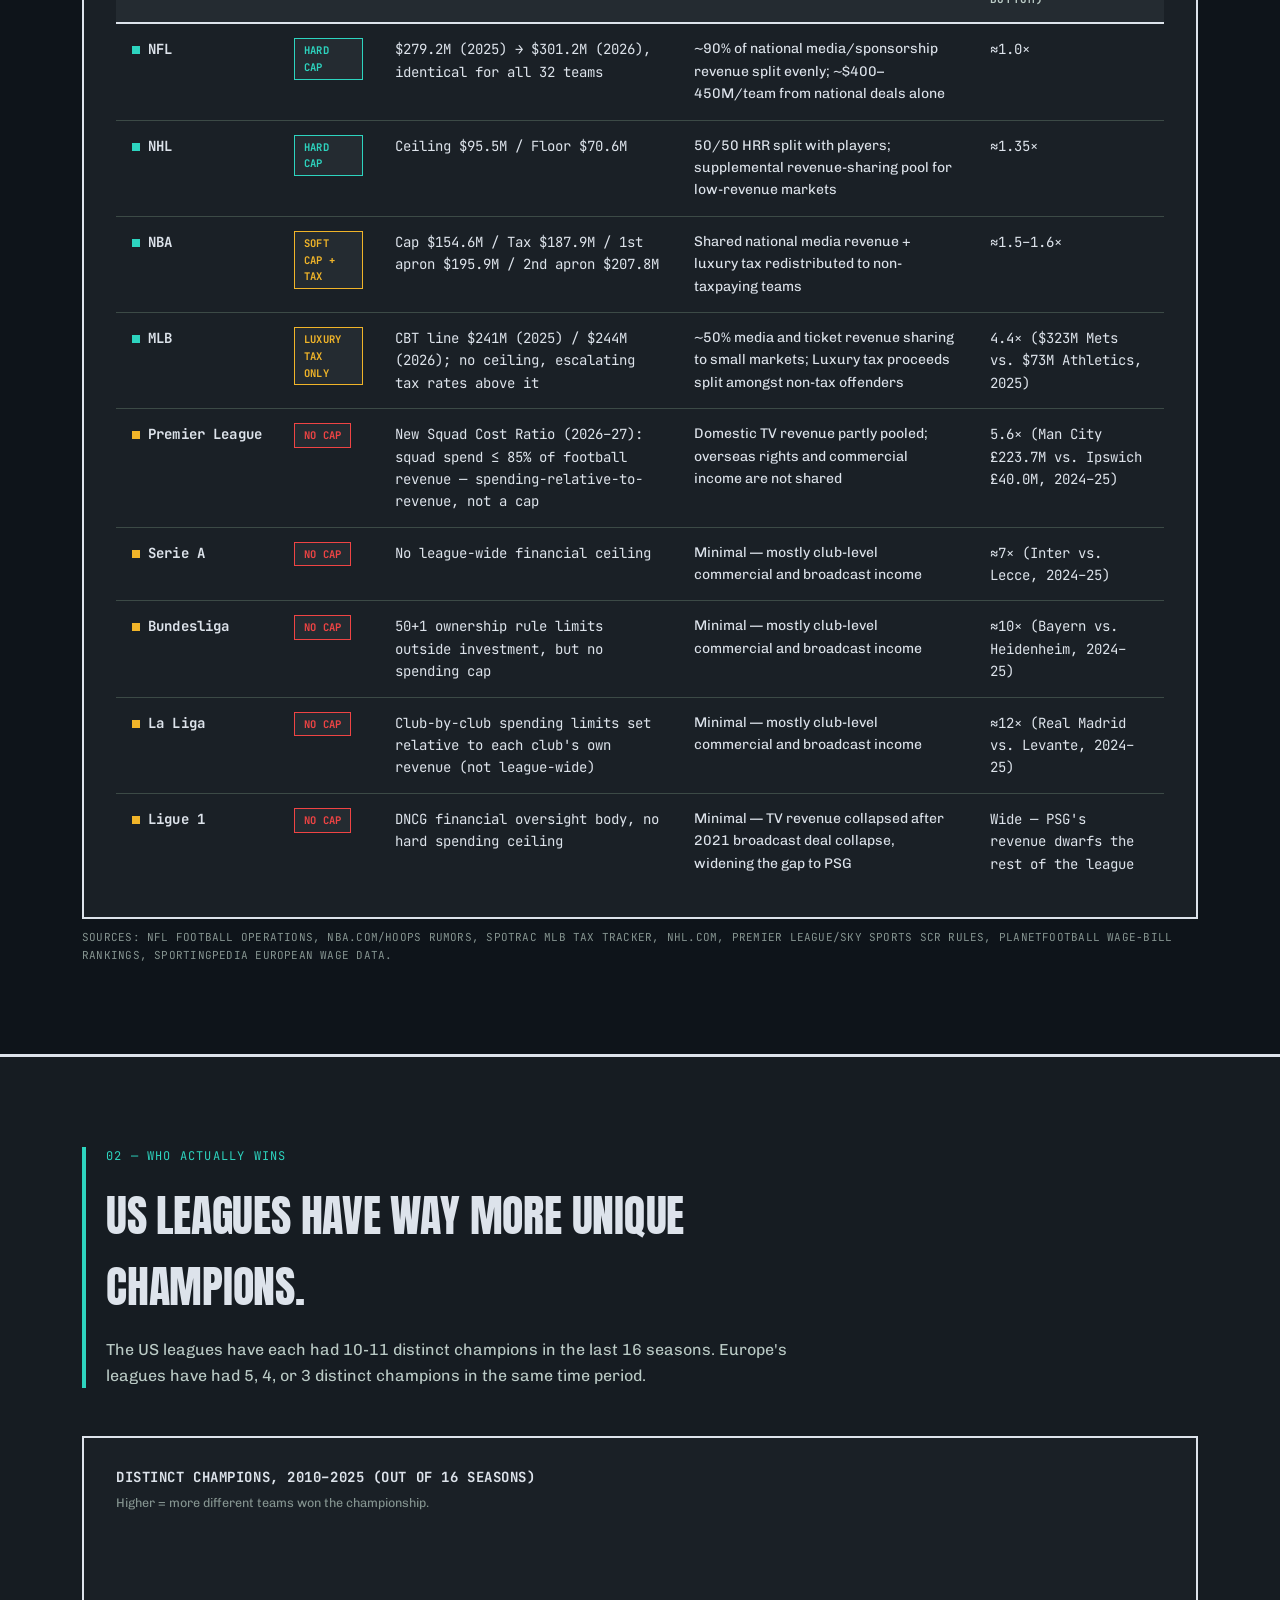
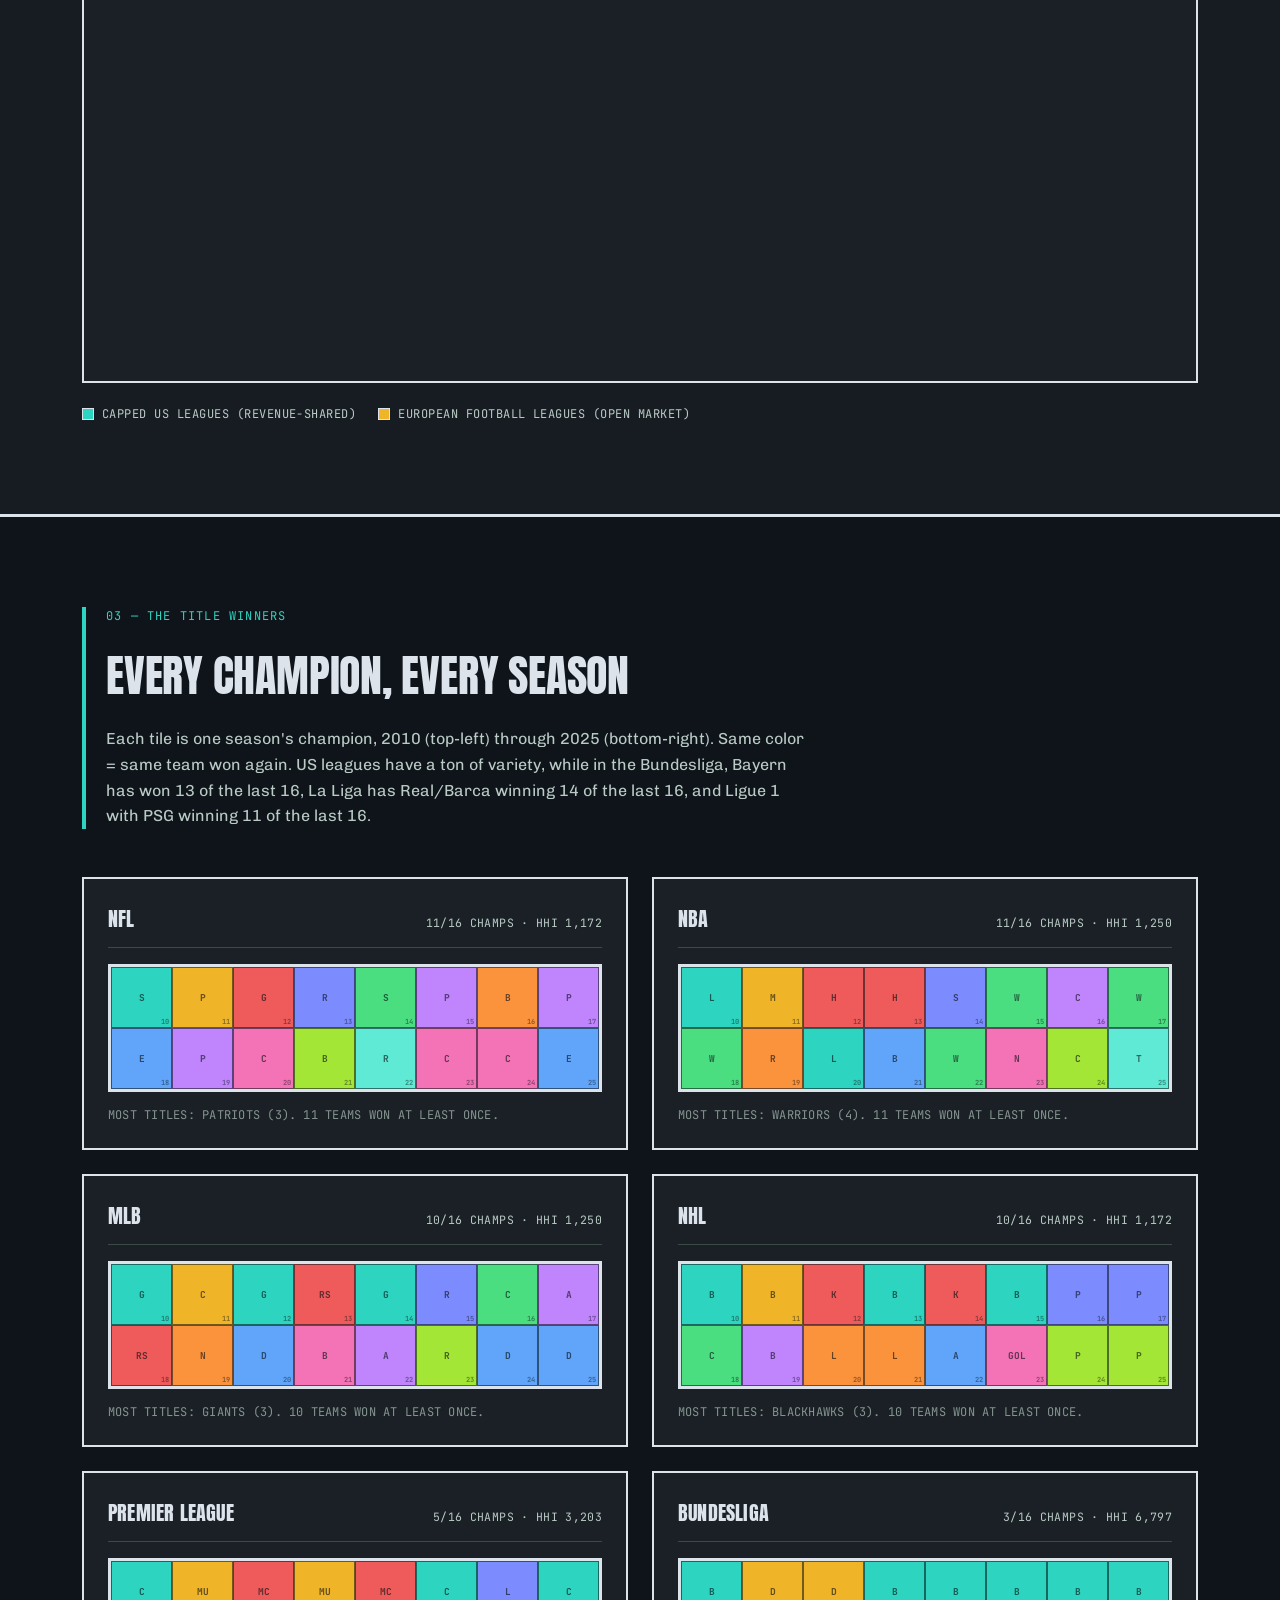
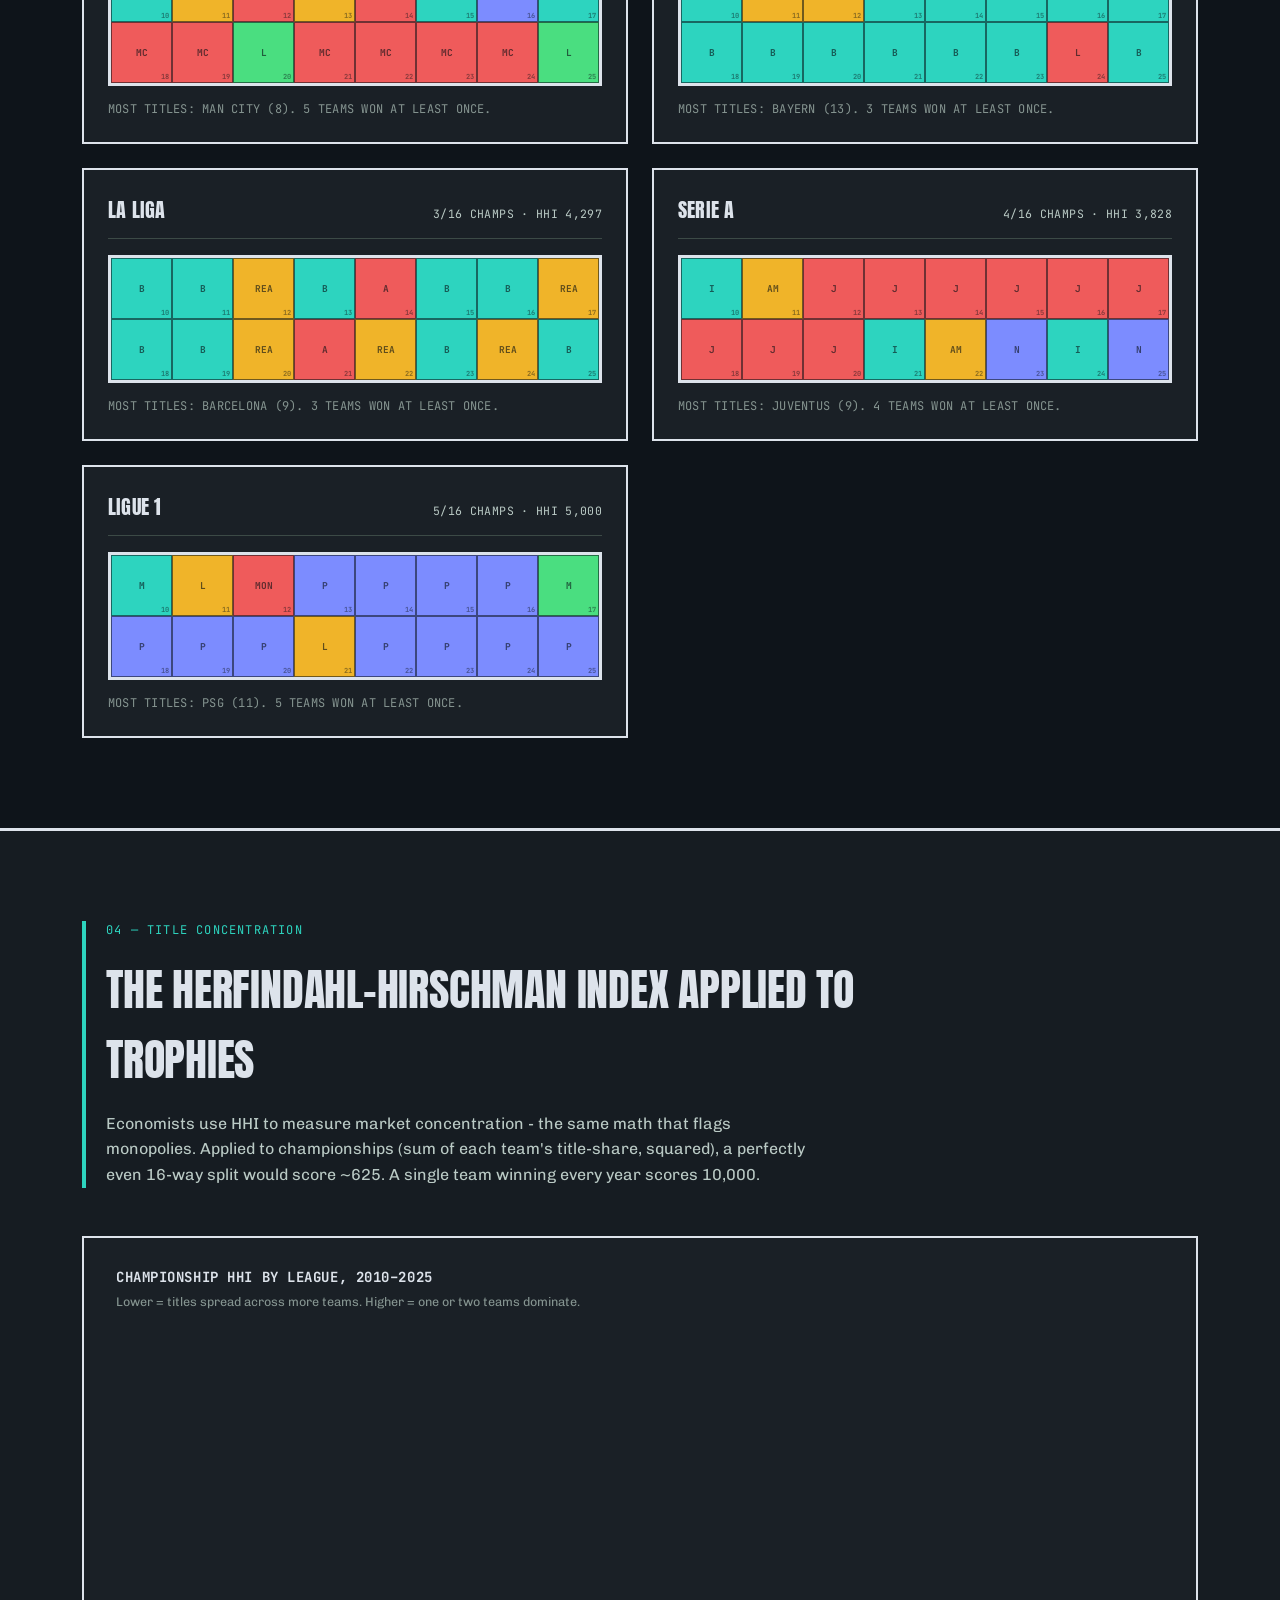
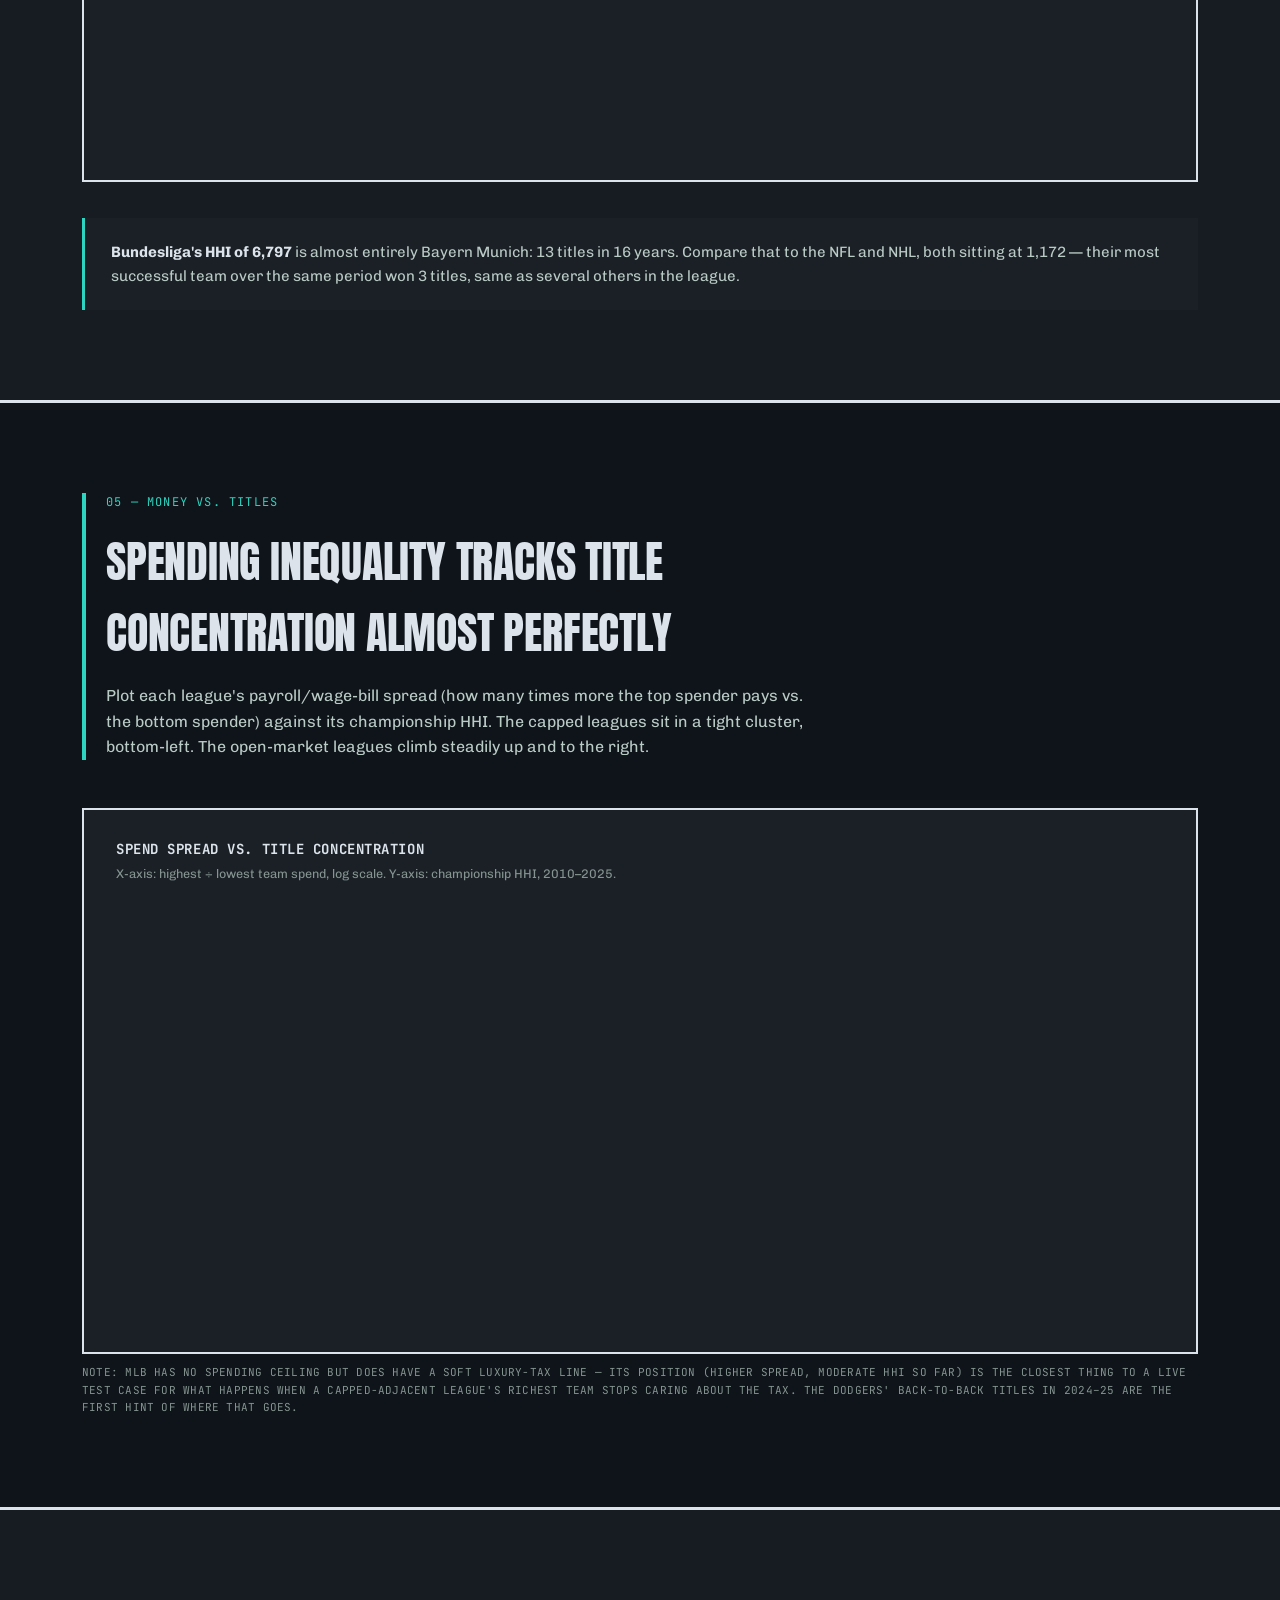
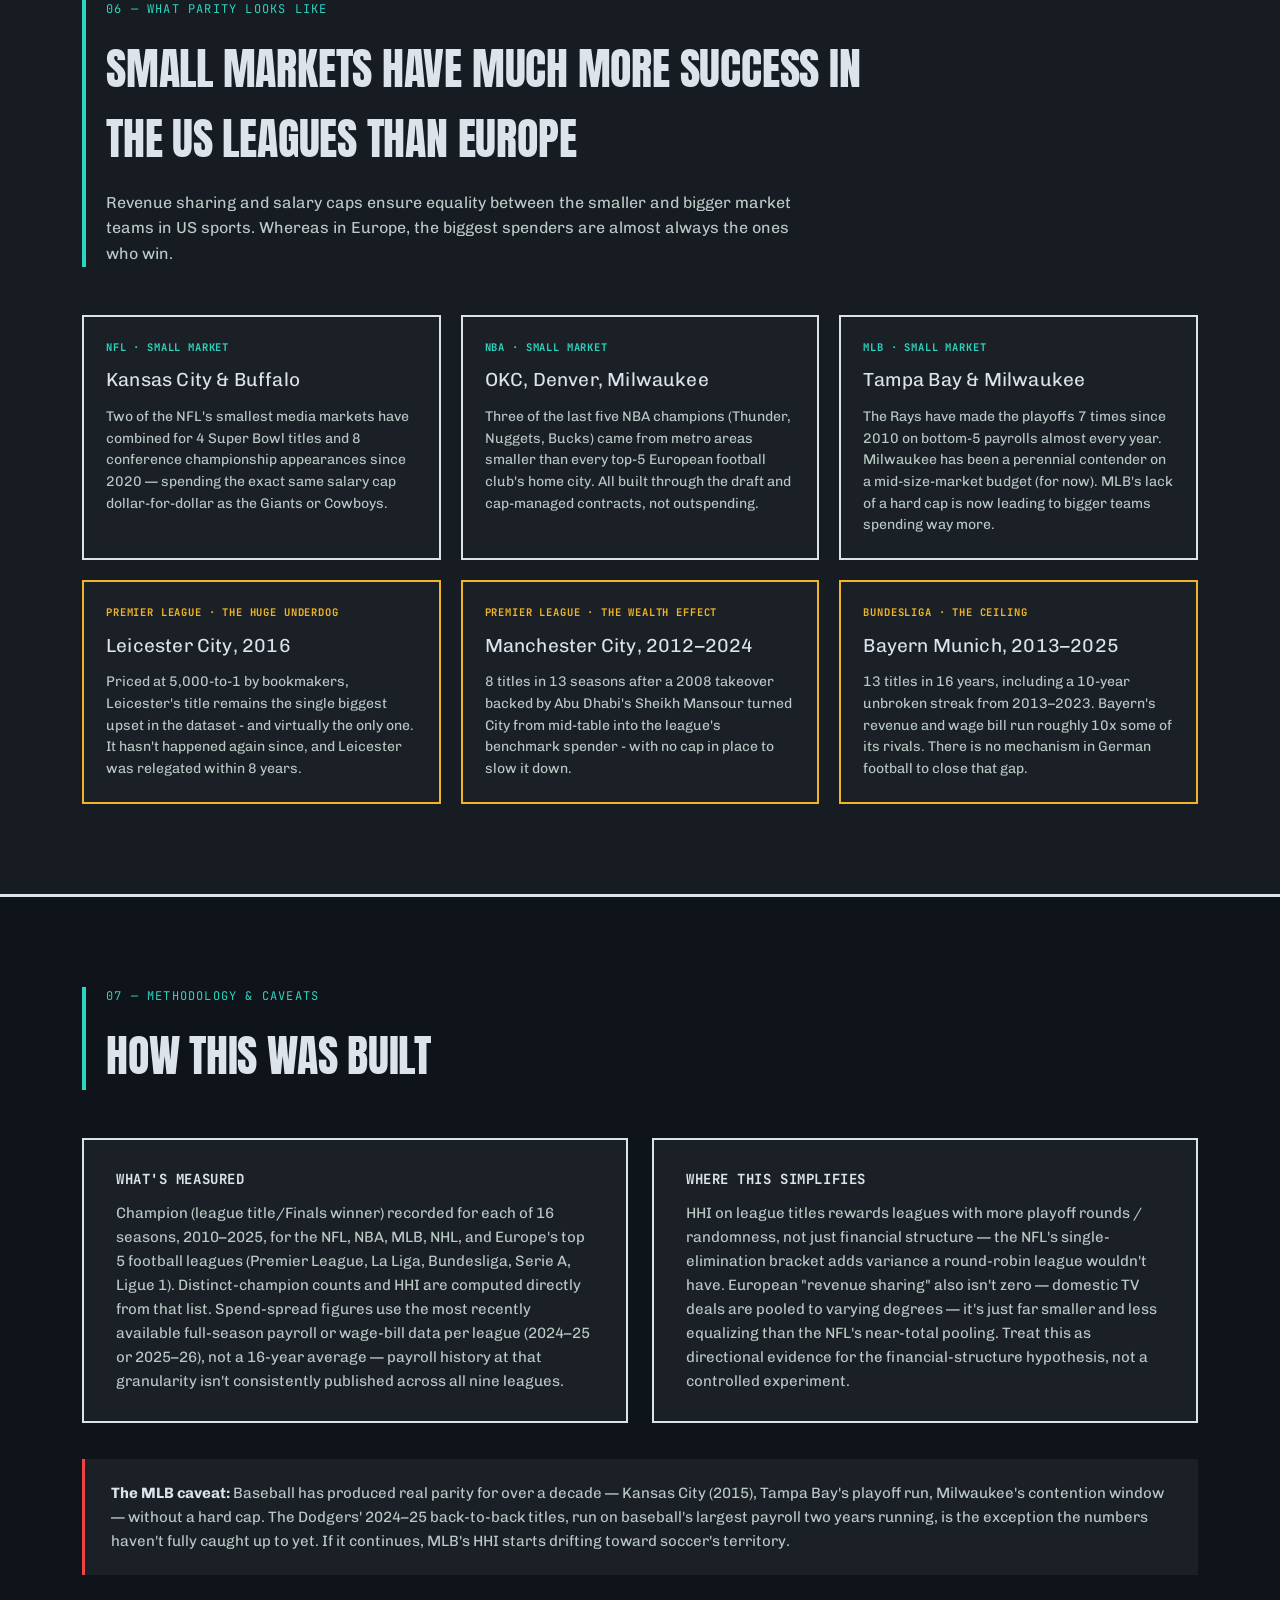
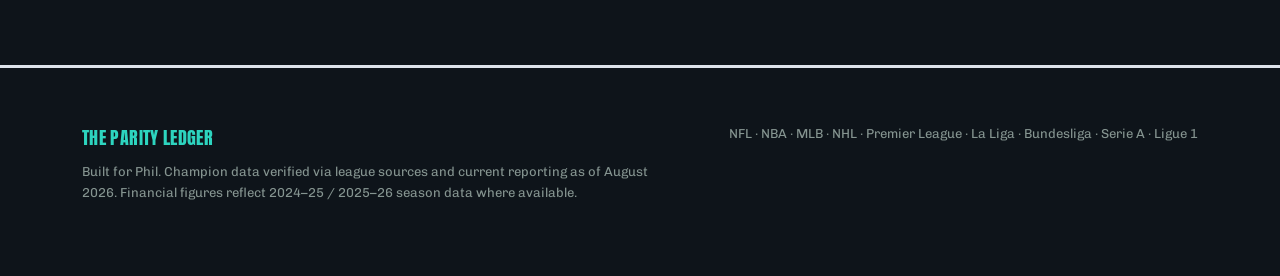
==== commit 8bdca716: "updated language in each section of index.html" ====
--- a/index.html
+++ b/index.html
@@ -133,13 +133,13 @@
   <div class="wrap">
     <div class="section-head">
       <div class="section-tag">02 — Who Actually Wins</div>
-      <h2 class="section-title">16 seasons, 16 champions? Only in America.</h2>
-      <p class="section-desc">Count the distinct champions each league produced from 2010 to 2025. The four capped US leagues cluster tightly around 10–11 different winners. Europe's top 5 football leagues top out at 5.</p>
+      <h2 class="section-title">US leagues have way more unique champions.</h2>
+      <p class="section-desc">The US leagues have each had 10-11 distinct champions in the last 16 seasons. Europe's leagues have had 5, 4, or 3 distinct champions in the same time period.</p>
     </div>
 
     <div class="panel">
       <div class="panel-title">Distinct champions, 2010–2025 (out of 16 seasons)</div>
-      <div class="panel-note">Higher = more different teams got to win it all.</div>
+      <div class="panel-note">Higher = more different teams won the championship.</div>
       <div class="chart-holder">
         <canvas id="diversityChart"></canvas>
       </div>
@@ -156,9 +156,9 @@
 <section id="mosaics">
   <div class="wrap">
     <div class="section-head">
-      <div class="section-tag">03 — The Title Mosaic</div>
-      <h2 class="section-title">Every champion, every season, at a glance</h2>
-      <p class="section-desc">Each tile is one season's champion, 2010 (top-left) through 2025 (bottom-right). Same color = same team won again. Scan for repeats — Europe's boards turn into solid blocks of color; the US boards look like static.</p>
+      <div class="section-tag">03 — The Title Winners</div>
+      <h2 class="section-title">Every champion, every season</h2>
+      <p class="section-desc">Each tile is one season's champion, 2010 (top-left) through 2025 (bottom-right). Same color = same team won again. US leagues have a ton of variety, while in the Bundesliga, Bayern has won 13 of the last 16, La Liga has Real/Barca winning 14 of the last 16, and Ligue 1 with PSG winning 11 of the last 16.</p>
     </div>
     <div class="mosaic-grid" id="mosaicGrid"></div>
   </div>
@@ -169,8 +169,8 @@
   <div class="wrap">
     <div class="section-head">
       <div class="section-tag">04 — Title Concentration</div>
-      <h2 class="section-title">The Herfindahl-Hirschman Index, applied to trophies</h2>
-      <p class="section-desc">Economists use HHI to measure market concentration — the same math that flags monopolies. Applied to championships (sum of each team's title-share, squared), a perfectly even 16-way split would score ~625. A single team winning every year scores 10,000.</p>
+      <h2 class="section-title">The Herfindahl-Hirschman Index applied to trophies</h2>
+      <p class="section-desc">Economists use HHI to measure market concentration - the same math that flags monopolies. Applied to championships (sum of each team's title-share, squared), a perfectly even 16-way split would score ~625. A single team winning every year scores 10,000.</p>
     </div>
 
     <div class="panel">
@@ -191,7 +191,7 @@
 <section id="scatter">
   <div class="wrap">
     <div class="section-head">
-      <div class="section-tag">05 — The Relationship</div>
+      <div class="section-tag">05 — Money vs. Titles</div>
       <h2 class="section-title">Spending inequality tracks title concentration almost perfectly</h2>
       <p class="section-desc">Plot each league's payroll/wage-bill spread (how many times more the top spender pays vs. the bottom spender) against its championship HHI. The capped leagues sit in a tight cluster, bottom-left. The open-market leagues climb steadily up and to the right.</p>
     </div>
@@ -211,9 +211,9 @@
 <section class="alt" id="cases">
   <div class="wrap">
     <div class="section-head">
-      <div class="section-tag">06 — What Parity Looks Like Up Close</div>
-      <h2 class="section-title">Small markets, big trophies — and the exceptions that prove the rule</h2>
-      <p class="section-desc">Revenue sharing and hard caps don't just create more champions on paper — they let franchises in small media markets compete for sustained stretches without simply outspending the rest of the league.</p>
+      <div class="section-tag">06 — What Parity Looks Like</div>
+      <h2 class="section-title">Small markets have much more success in the US leagues than Europe</h2>
+      <p class="section-desc">Revenue sharing and salary caps ensure equality between the smaller and bigger market teams in US sports. Whereas in Europe, the biggest spenders are almost always the ones who win.</p>
     </div>
 
     <div class="case-grid">
@@ -230,22 +230,22 @@
       <div class="case-card">
         <div class="case-tag">MLB · Small Market</div>
         <div class="case-title">Tampa Bay & Milwaukee</div>
-        <div class="case-body">The Rays have made the playoffs 7 times since 2010 on bottom-5 payrolls almost every year. Milwaukee has been a perennial contender on a mid-size-market budget — for now. MLB's lack of a hard cap is this list's asterisk.</div>
+        <div class="case-body">The Rays have made the playoffs 7 times since 2010 on bottom-5 payrolls almost every year. Milwaukee has been a perennial contender on a mid-size-market budget (for now). MLB's lack of a hard cap is now leading to bigger teams spending way more.</div>
       </div>
       <div class="case-card eu-card">
-        <div class="case-tag eu">Premier League · The Anomaly</div>
+        <div class="case-tag eu">Premier League · The Huge Underdog</div>
         <div class="case-title">Leicester City, 2016</div>
-        <div class="case-body">Priced at 5,000-to-1 by bookmakers, Leicester's title remains the single biggest upset in the dataset — and virtually the only one. It hasn't happened again since, and Leicester was relegated within 8 years.</div>
+        <div class="case-body">Priced at 5,000-to-1 by bookmakers, Leicester's title remains the single biggest upset in the dataset - and virtually the only one. It hasn't happened again since, and Leicester was relegated within 8 years.</div>
       </div>
       <div class="case-card eu-card">
         <div class="case-tag eu">Premier League · The Wealth Effect</div>
         <div class="case-title">Manchester City, 2012–2024</div>
-        <div class="case-body">8 titles in 13 seasons after a 2008 takeover backed by Abu Dhabi's Sheikh Mansour turned City from mid-table into the league's benchmark spender — with no cap in place to slow it down.</div>
+        <div class="case-body">8 titles in 13 seasons after a 2008 takeover backed by Abu Dhabi's Sheikh Mansour turned City from mid-table into the league's benchmark spender - with no cap in place to slow it down.</div>
       </div>
       <div class="case-card eu-card">
         <div class="case-tag eu">Bundesliga · The Ceiling</div>
         <div class="case-title">Bayern Munich, 2013–2025</div>
-        <div class="case-body">13 titles in 16 years, including a 10-year unbroken streak from 2013–2023. Bayern's revenue and wage bill run roughly 10x some of its rivals — there is no mechanism in German football to close that gap.</div>
+        <div class="case-body">13 titles in 16 years, including a 10-year unbroken streak from 2013–2023. Bayern's revenue and wage bill run roughly 10x some of its rivals. There is no mechanism in German football to close that gap.</div>
       </div>
     </div>
   </div>
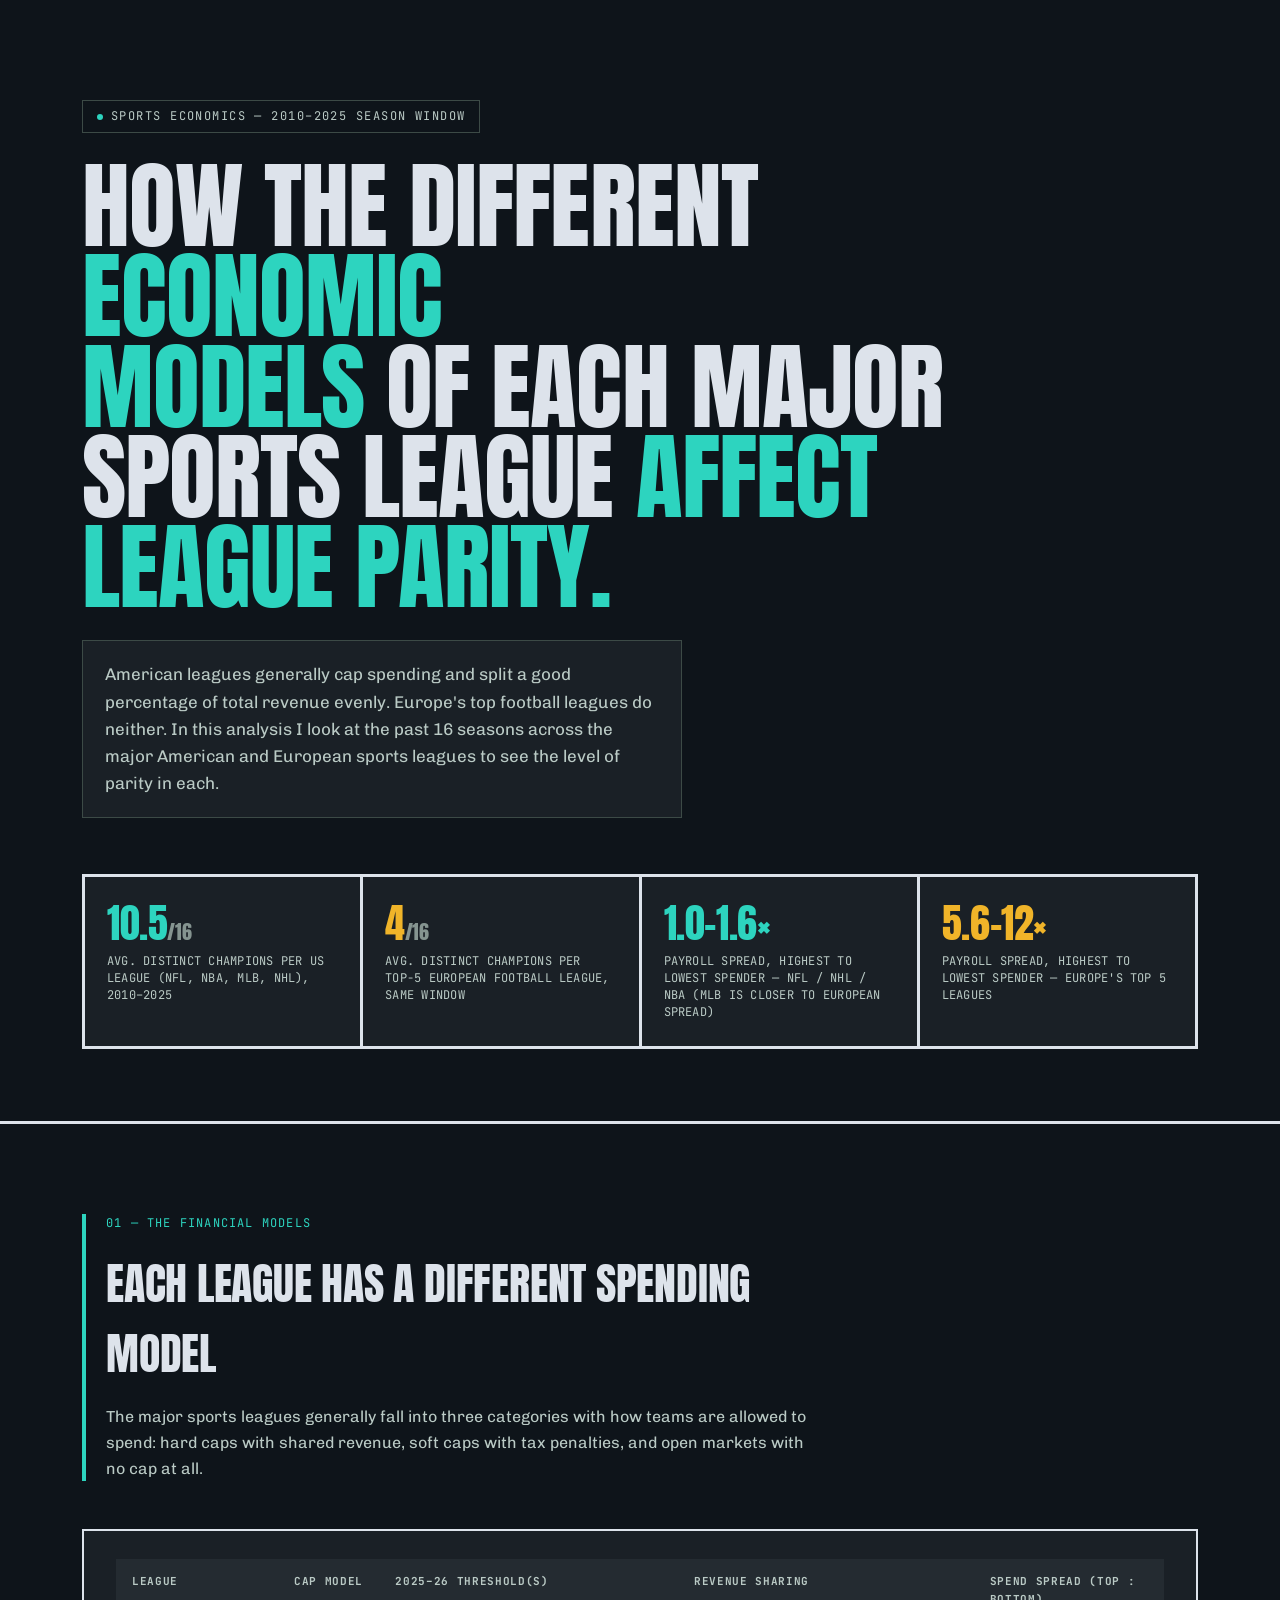
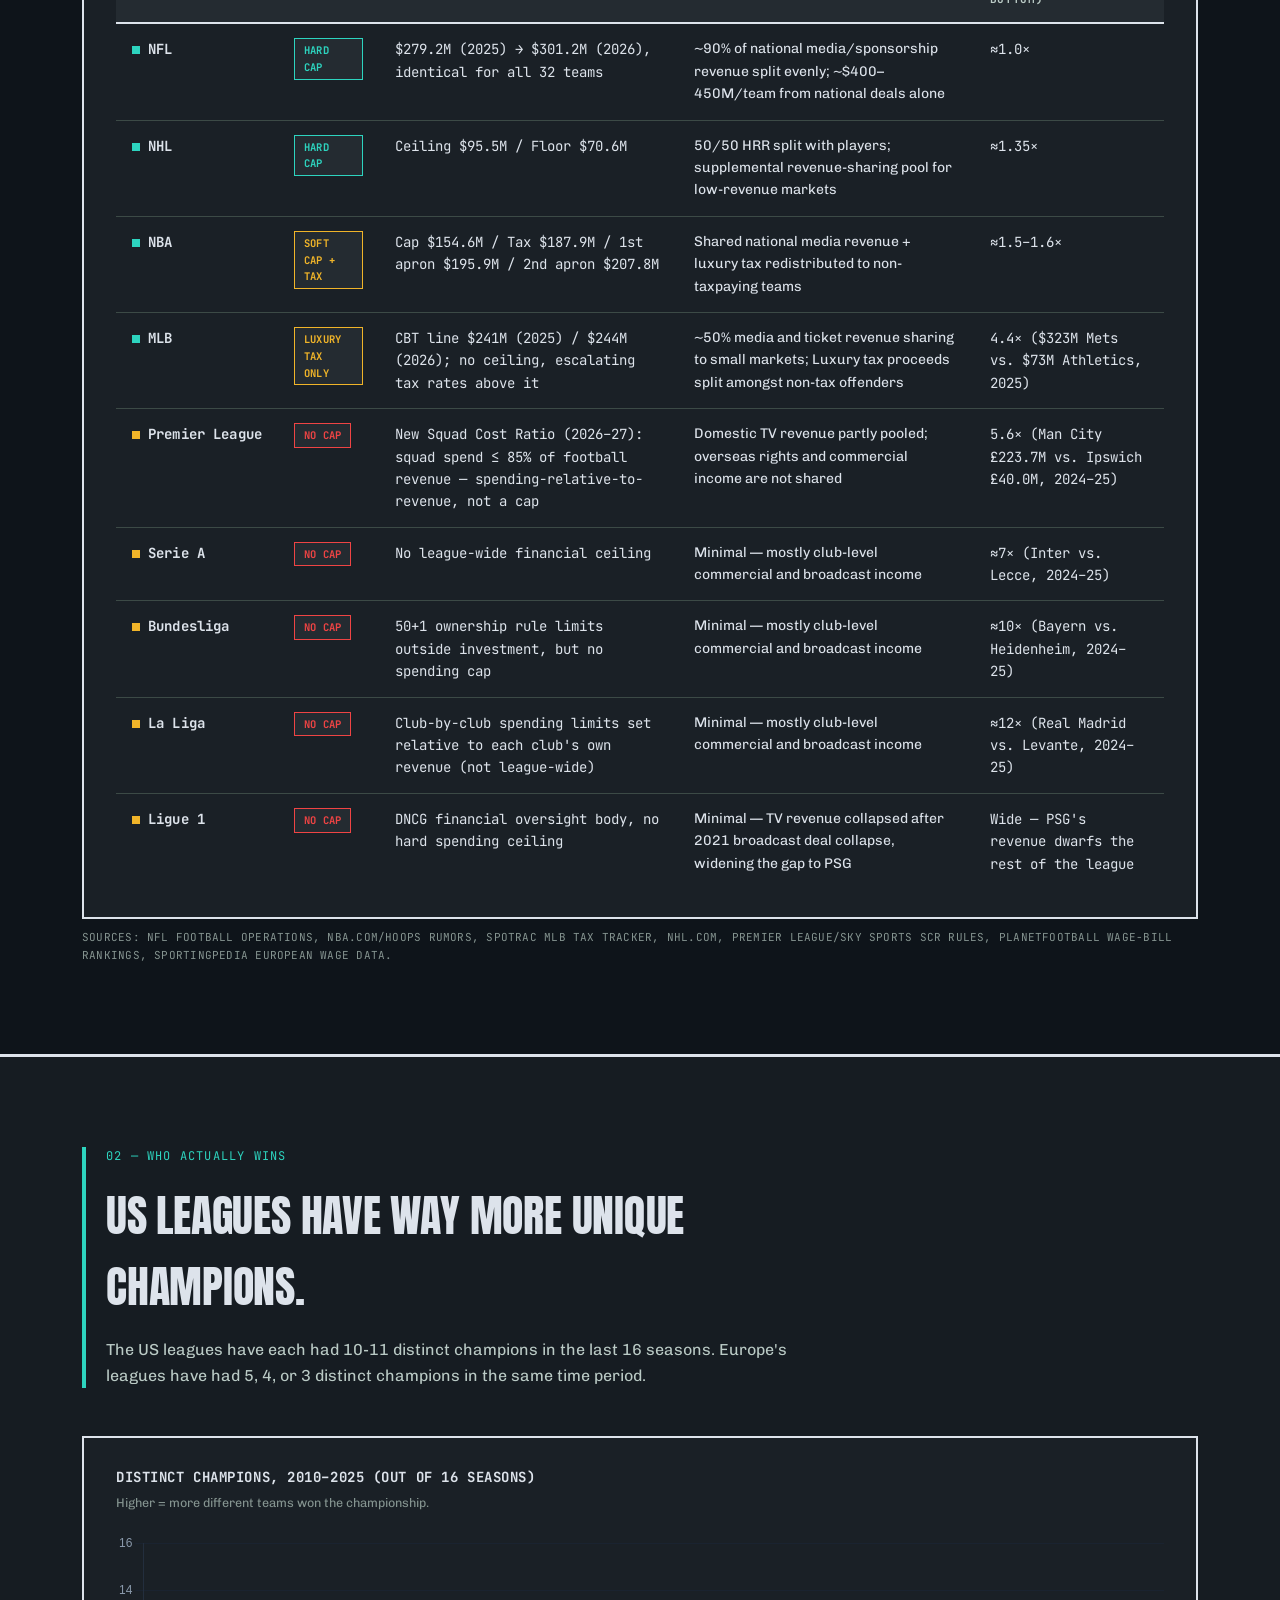
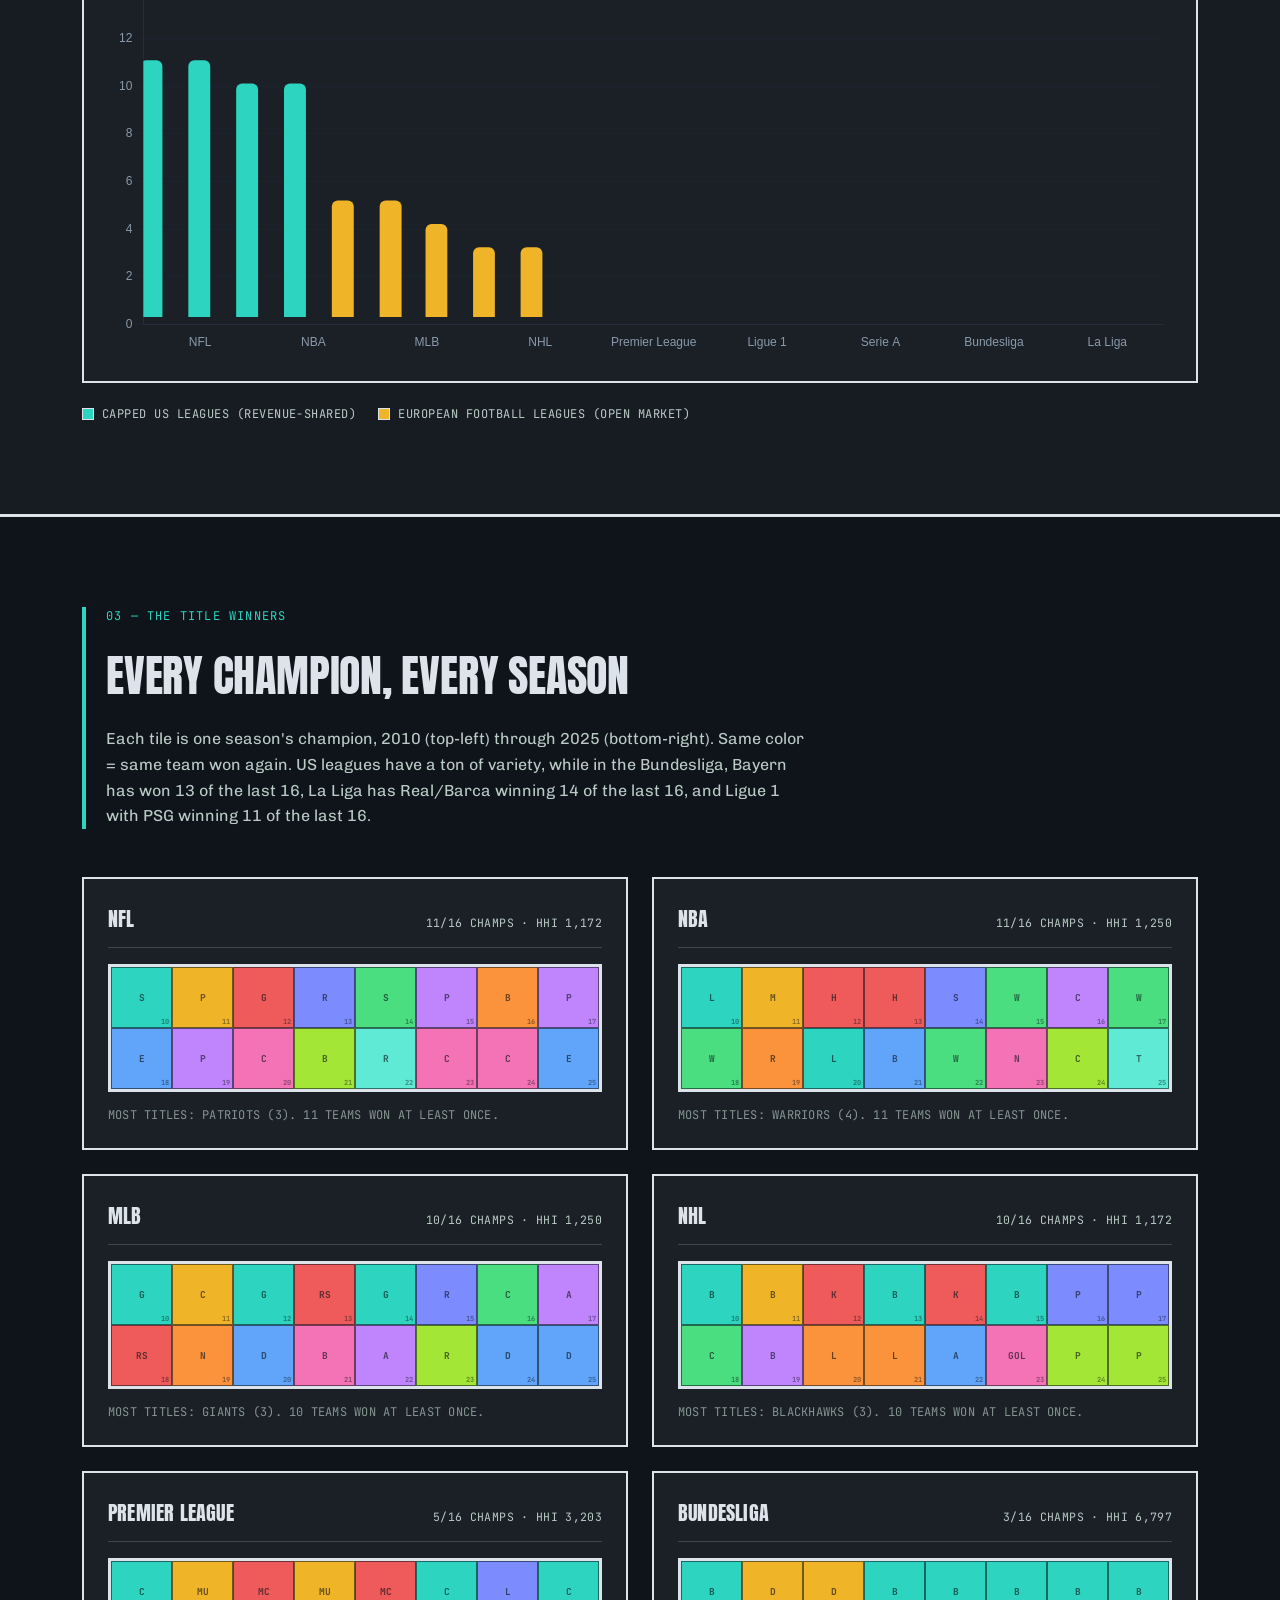
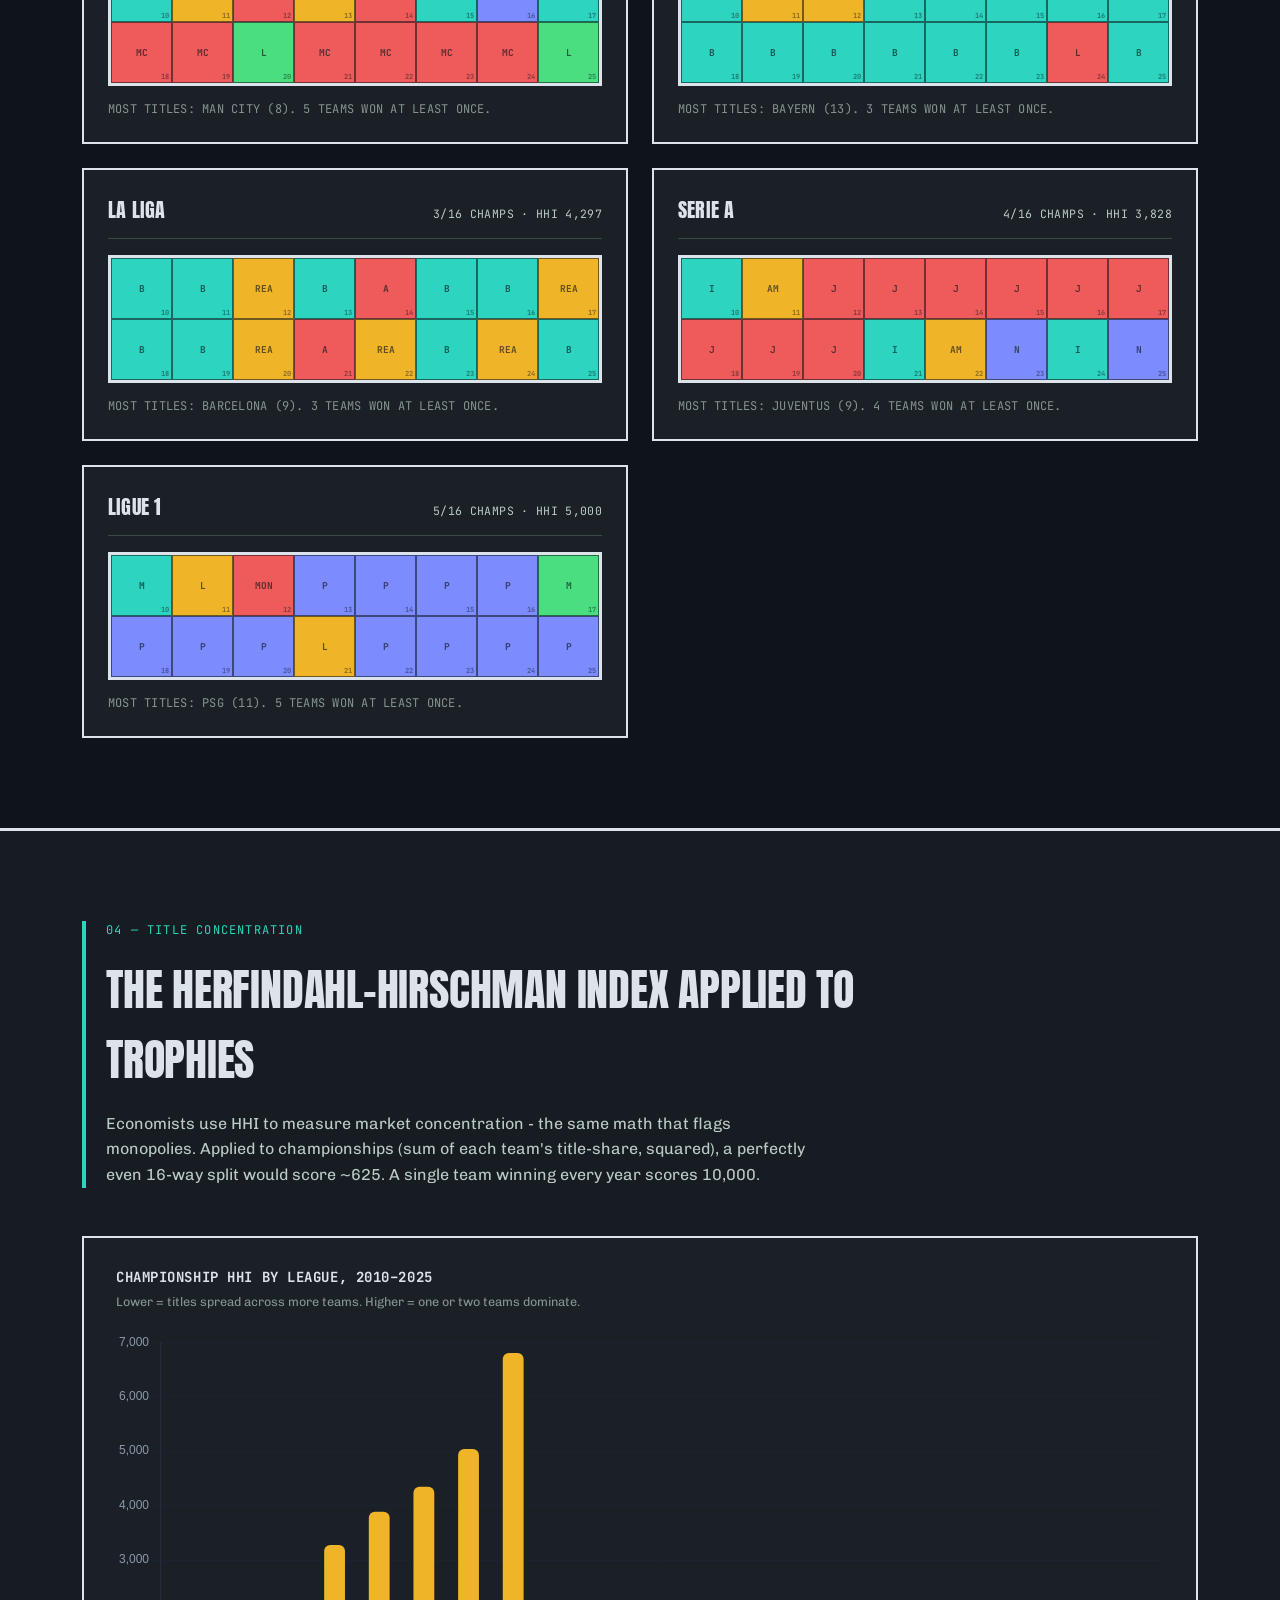
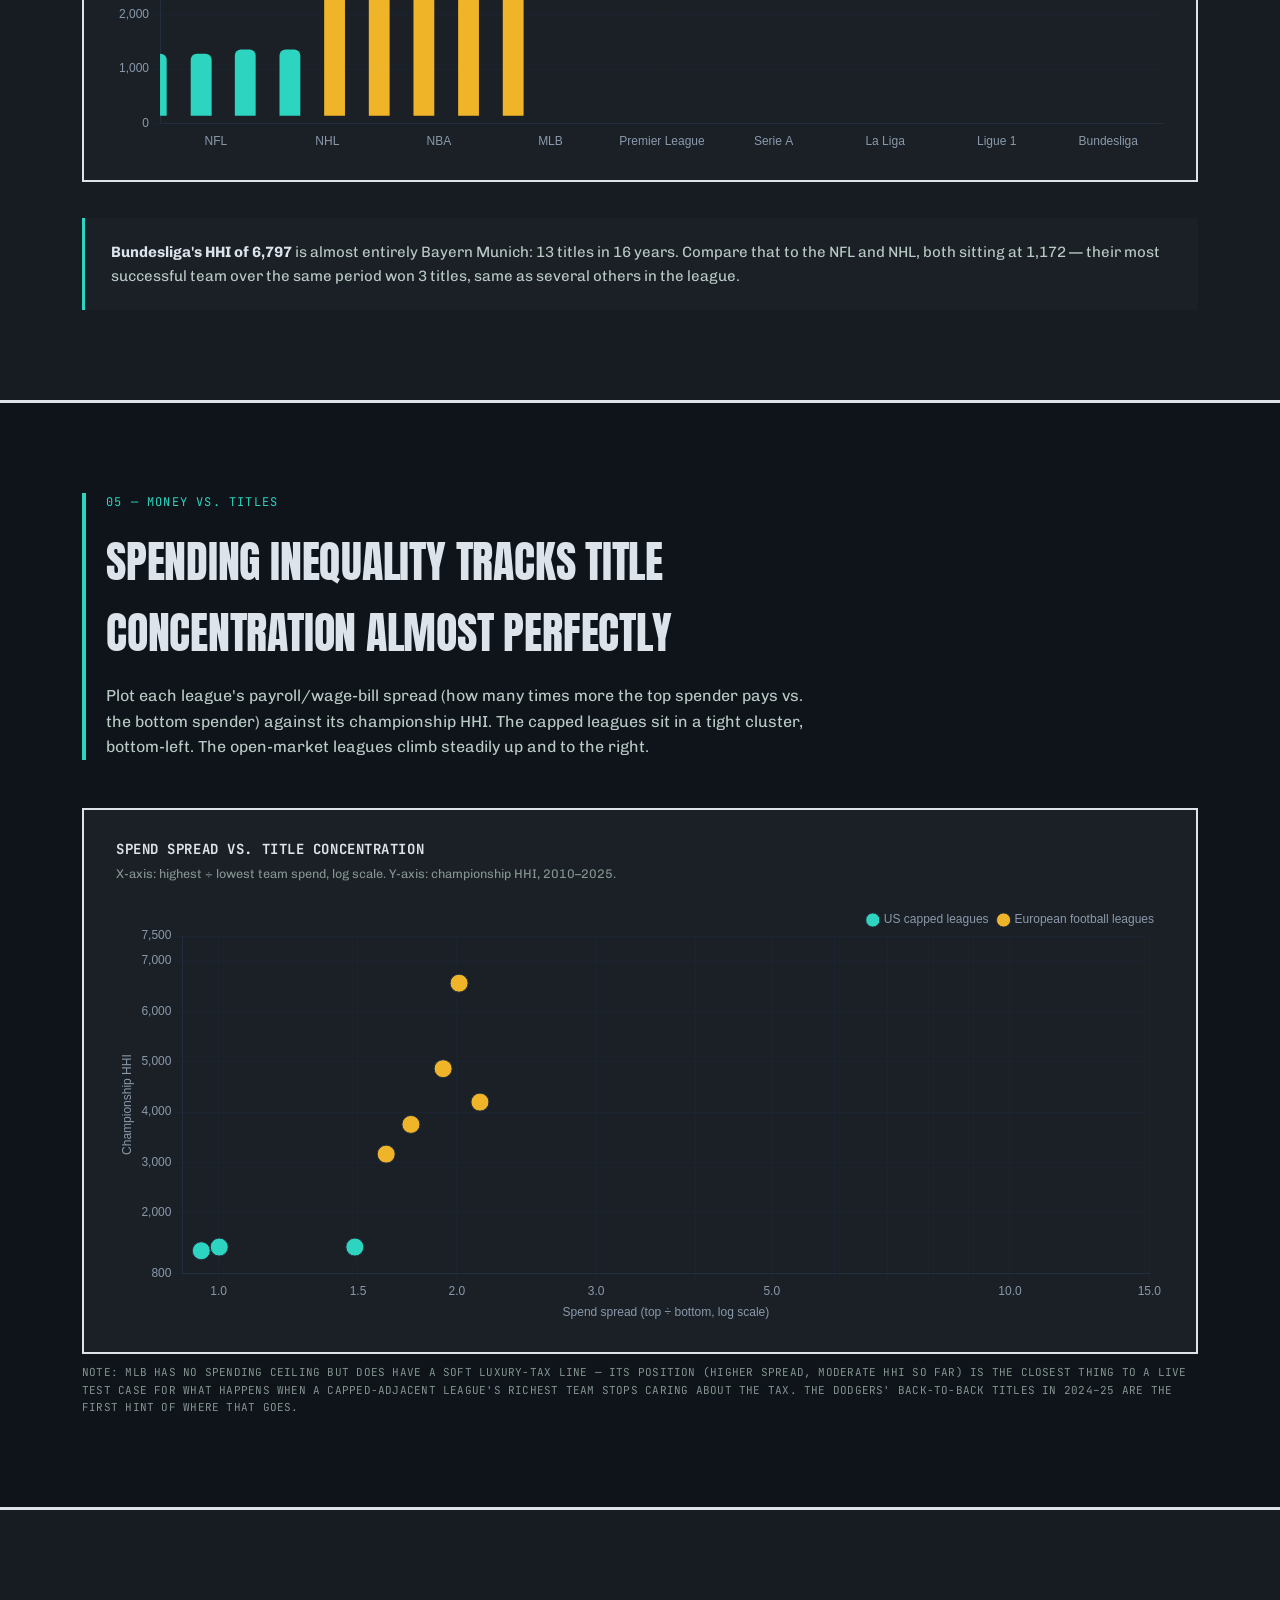
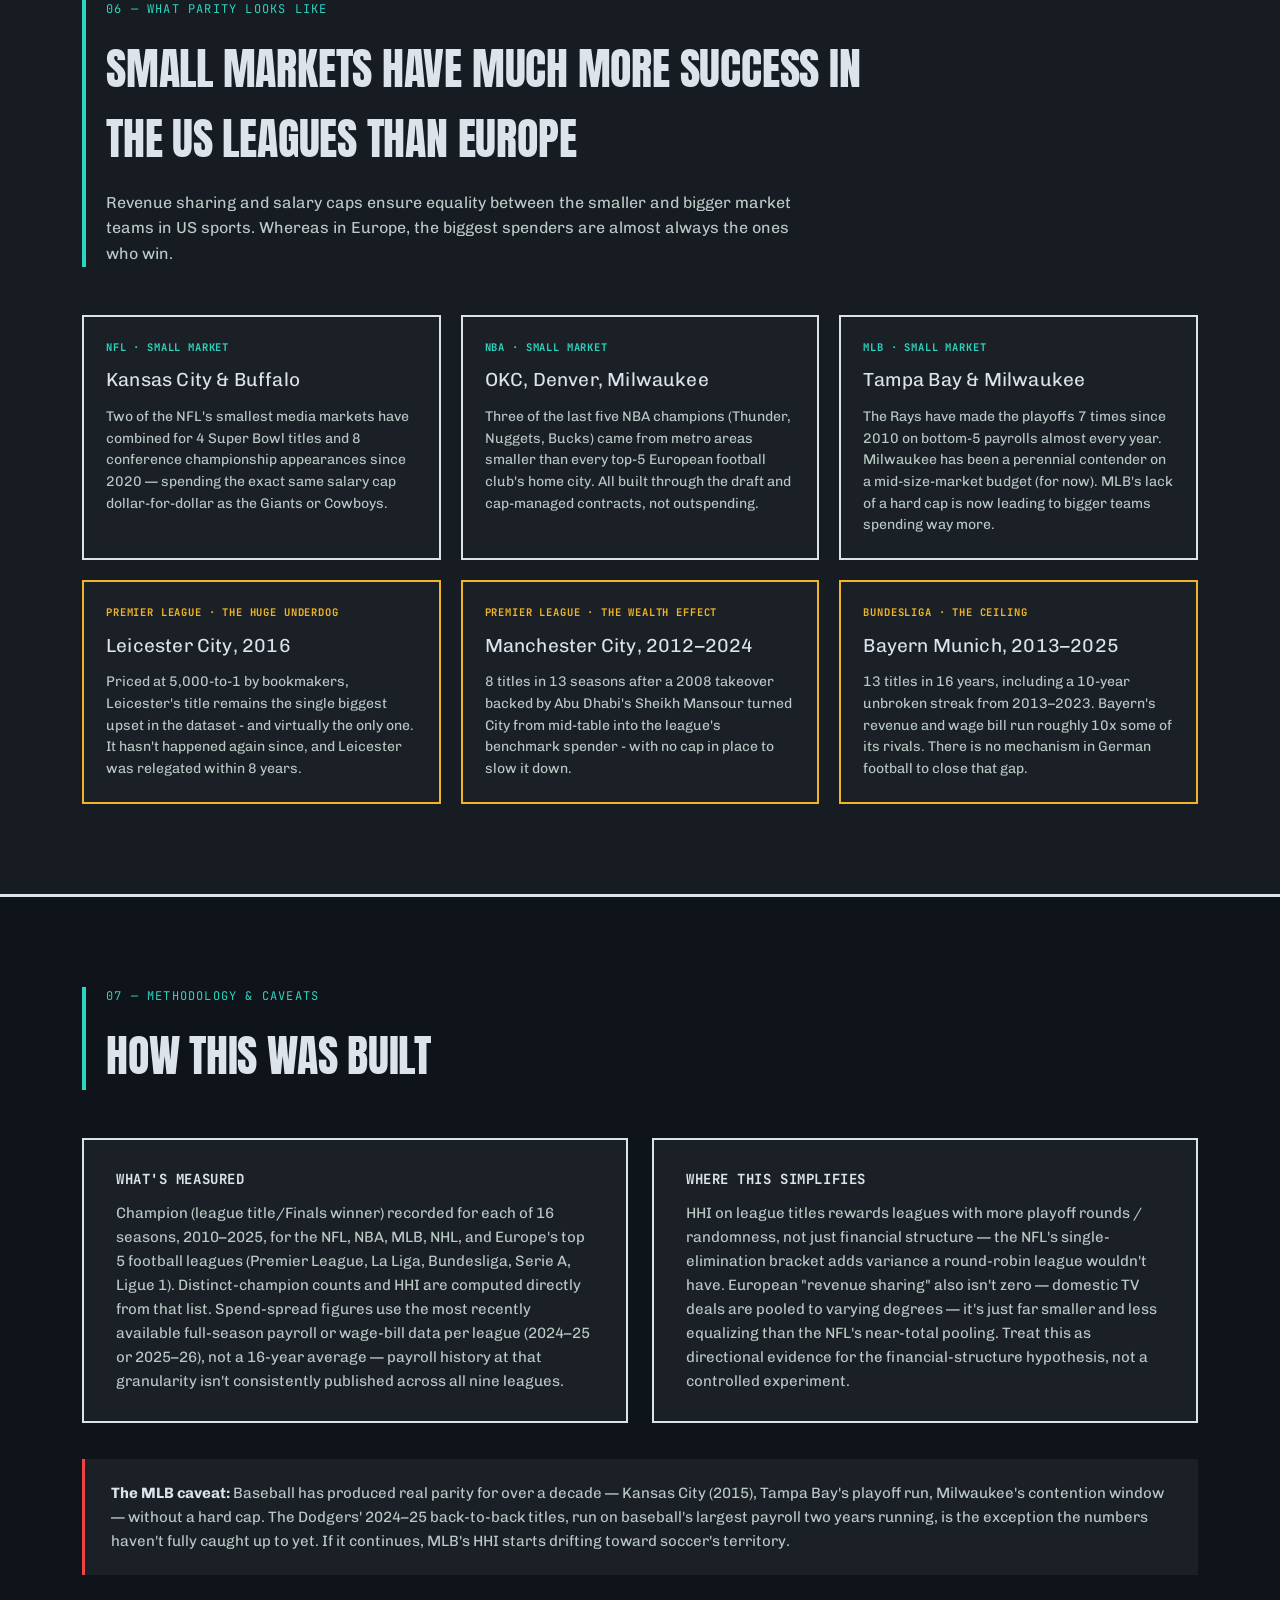
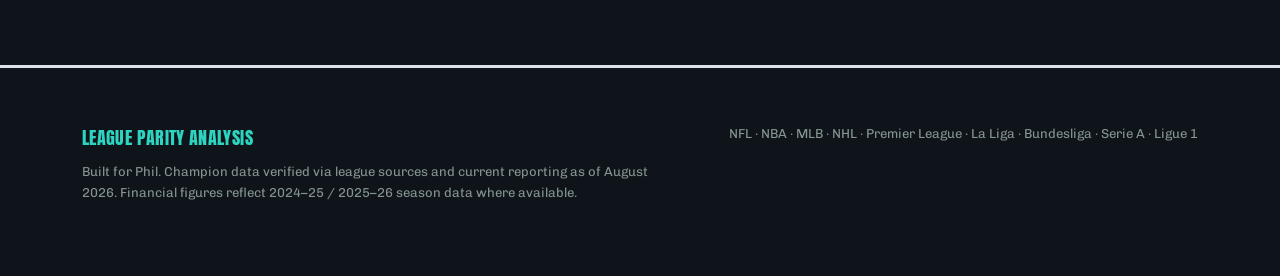
==== commit ce99b664: "made some changes to readme" ====
--- a/index.html
+++ b/index.html
@@ -3,7 +3,7 @@
 <head>
 <meta charset="UTF-8">
 <meta name="viewport" content="width=device-width, initial-scale=1.0">
-<title>The Parity Ledger — How League Economics Shape Competitive Balance</title>
+<title>How League Economics Shape Competitive Balance</title>
 <link rel="preconnect" href="https://fonts.googleapis.com">
 <link href="https://fonts.googleapis.com/css2?family=Anton&family=Chivo:wght@400;700&family=JetBrains+Mono:wght@400;500;700&display=swap" rel="stylesheet">
 <link rel="stylesheet" href="styles.css">
@@ -281,7 +281,7 @@
 <footer>
   <div class="wrap">
     <div>
-      <div class="fmark">THE PARITY LEDGER</div>
+      <div class="fmark">LEAGUE PARITY ANALYSIS</div>
       <p style="margin-top:10px;">Built for Phil. Champion data verified via league sources and current reporting as of August 2026. Financial figures reflect 2024–25 / 2025–26 season data where available.</p>
     </div>
     <p>NFL · NBA · MLB · NHL · Premier League · La Liga · Bundesliga · Serie A · Ligue 1</p>
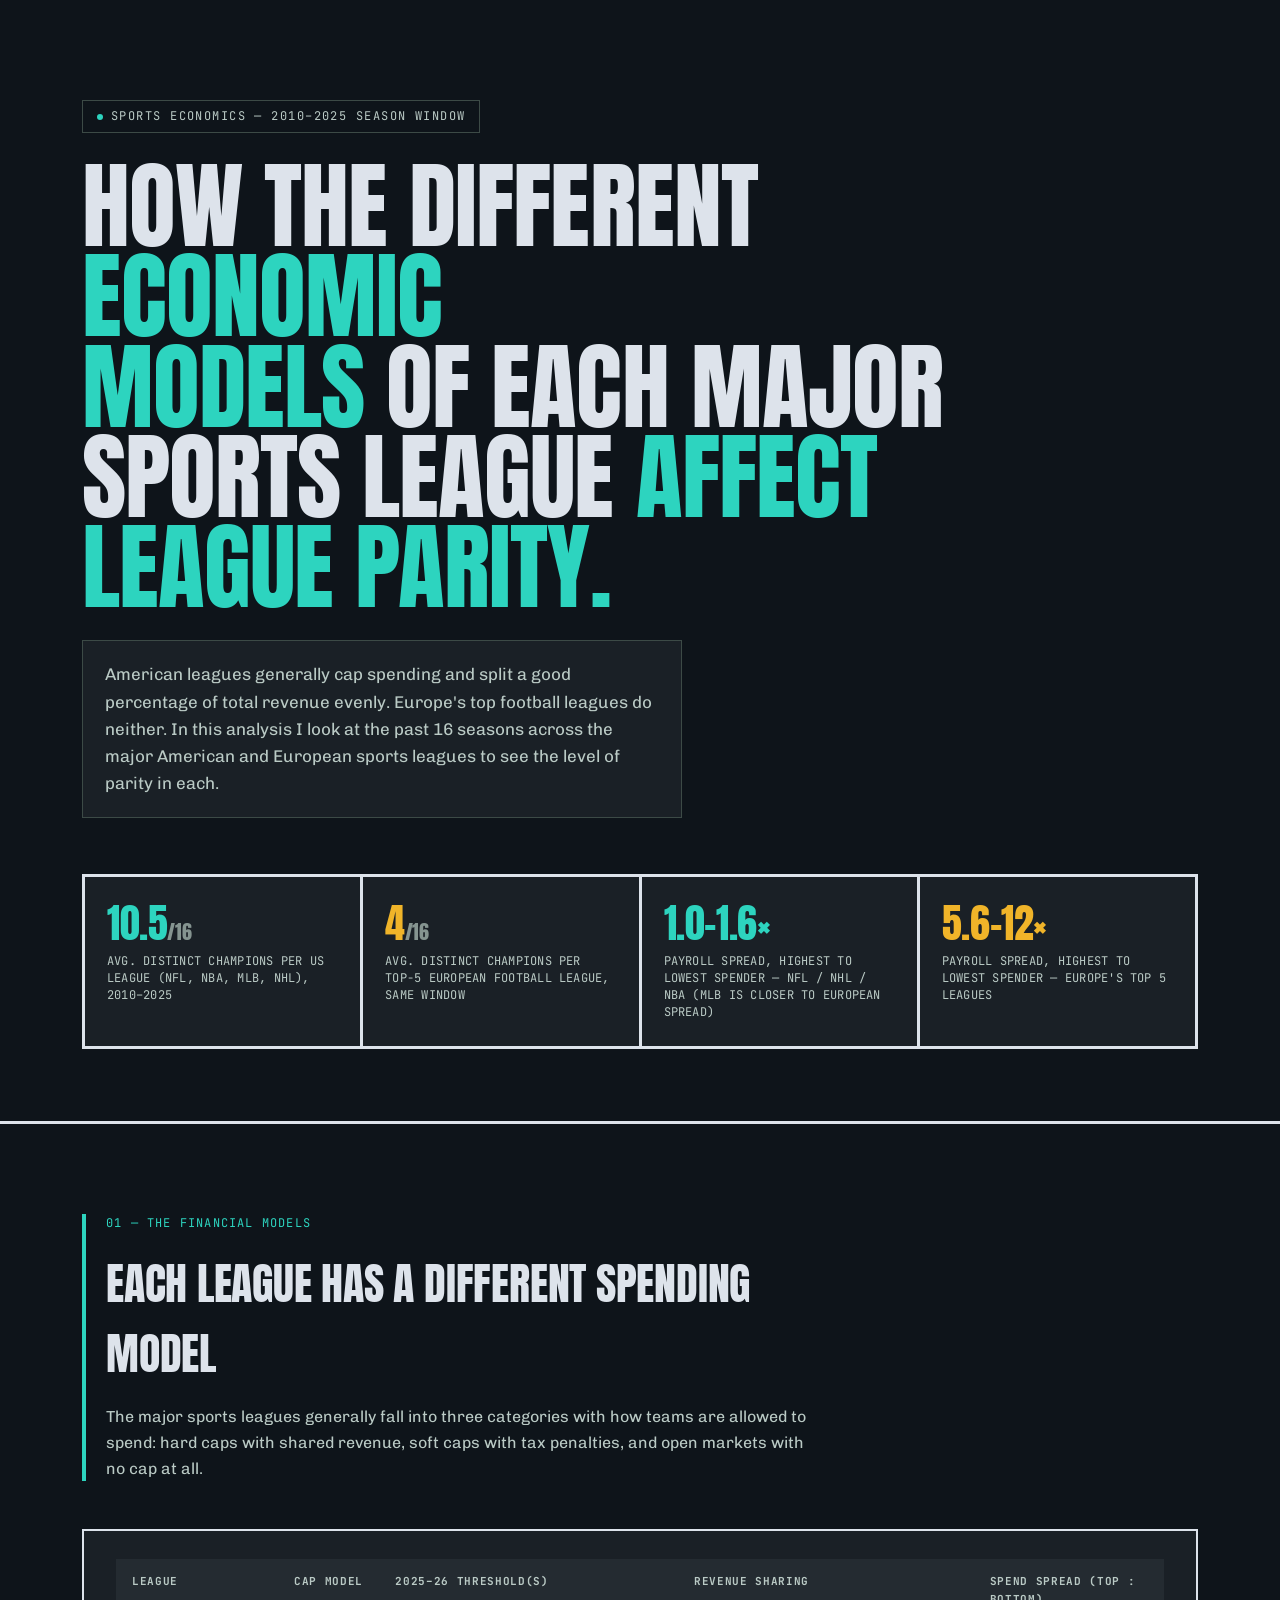
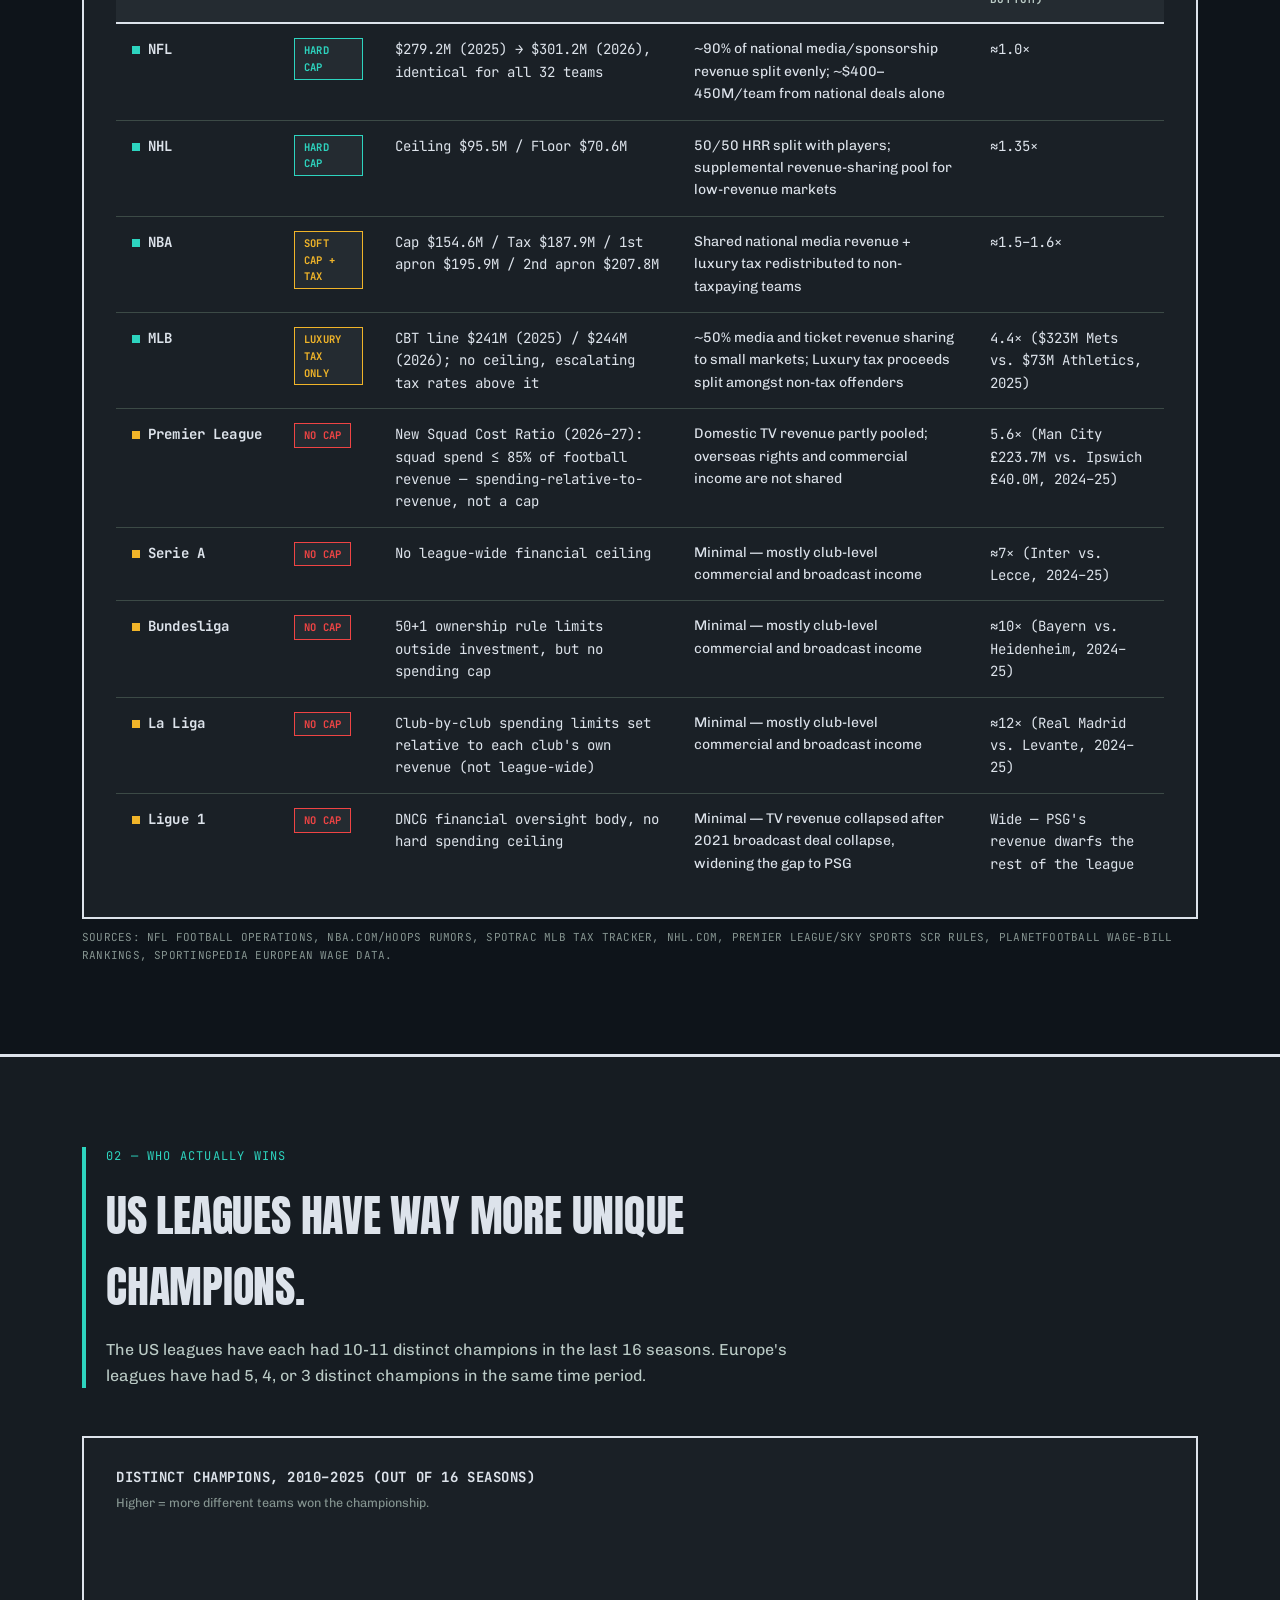
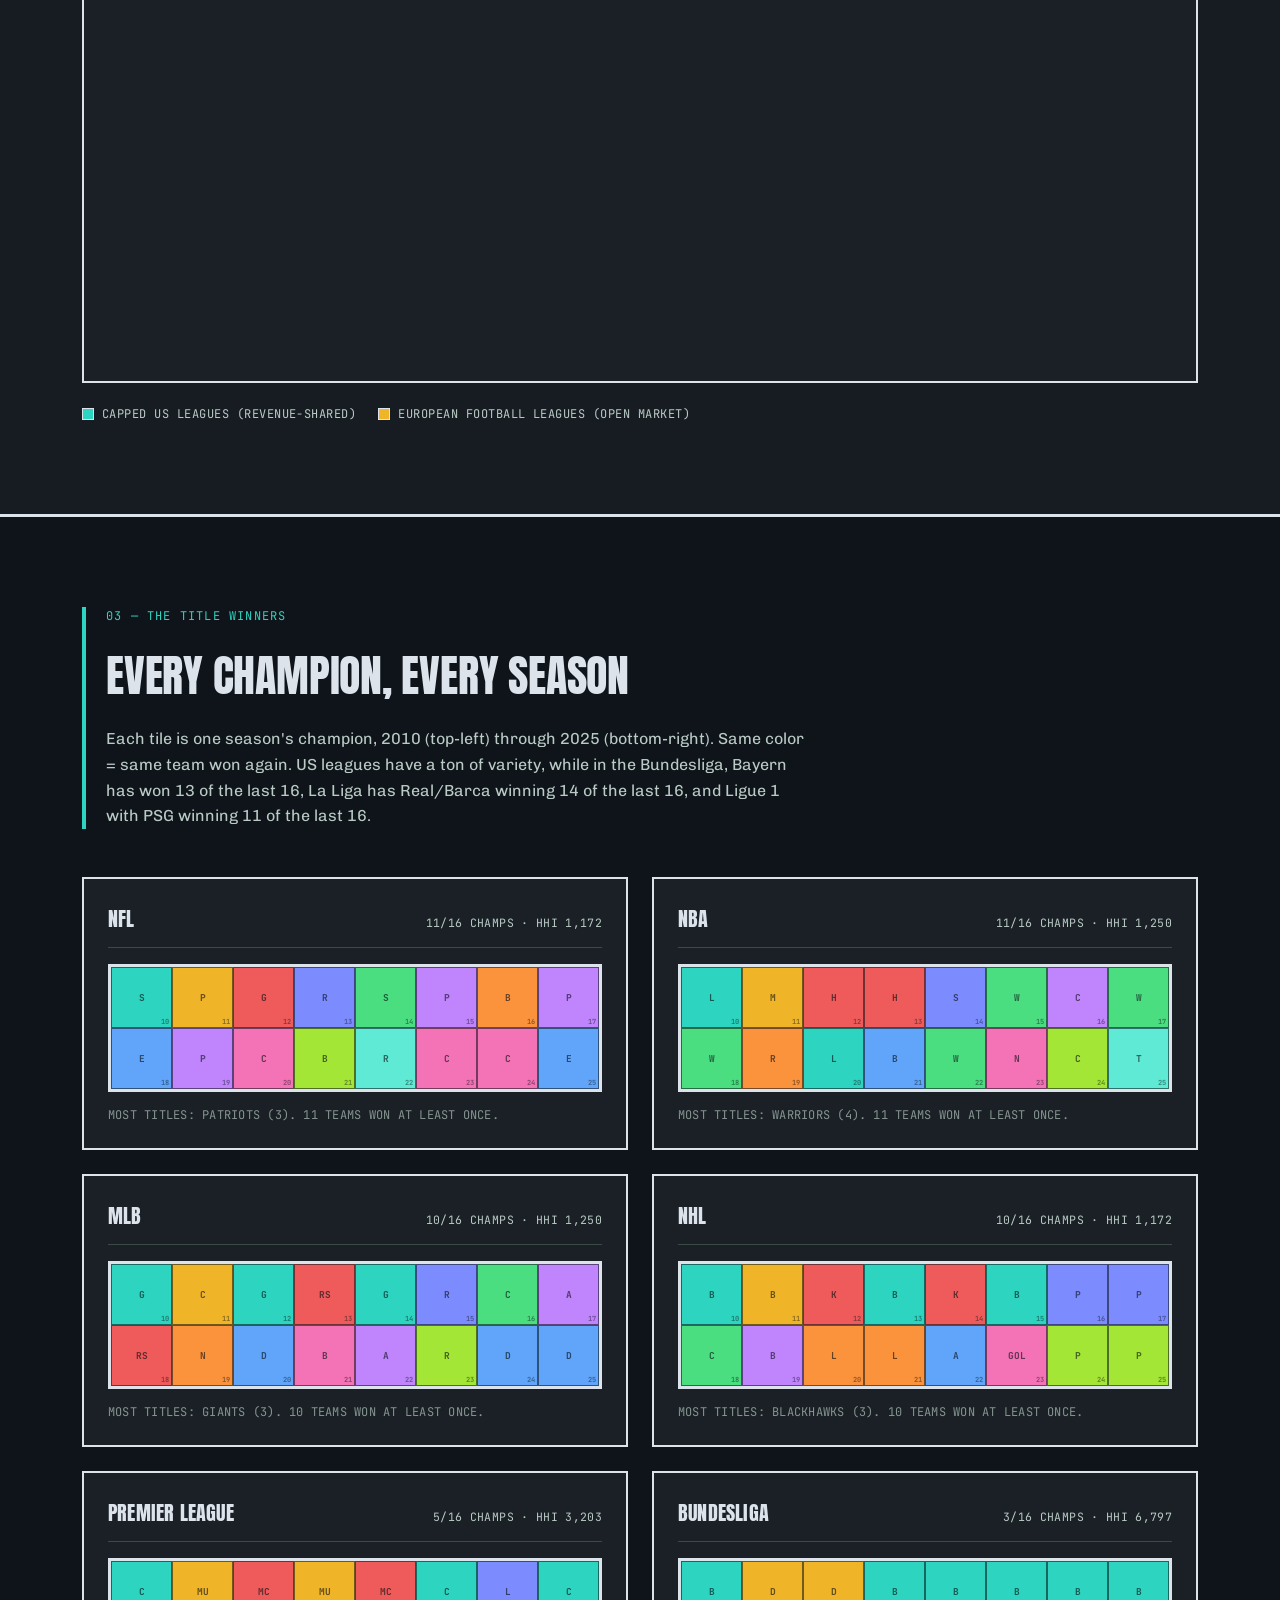
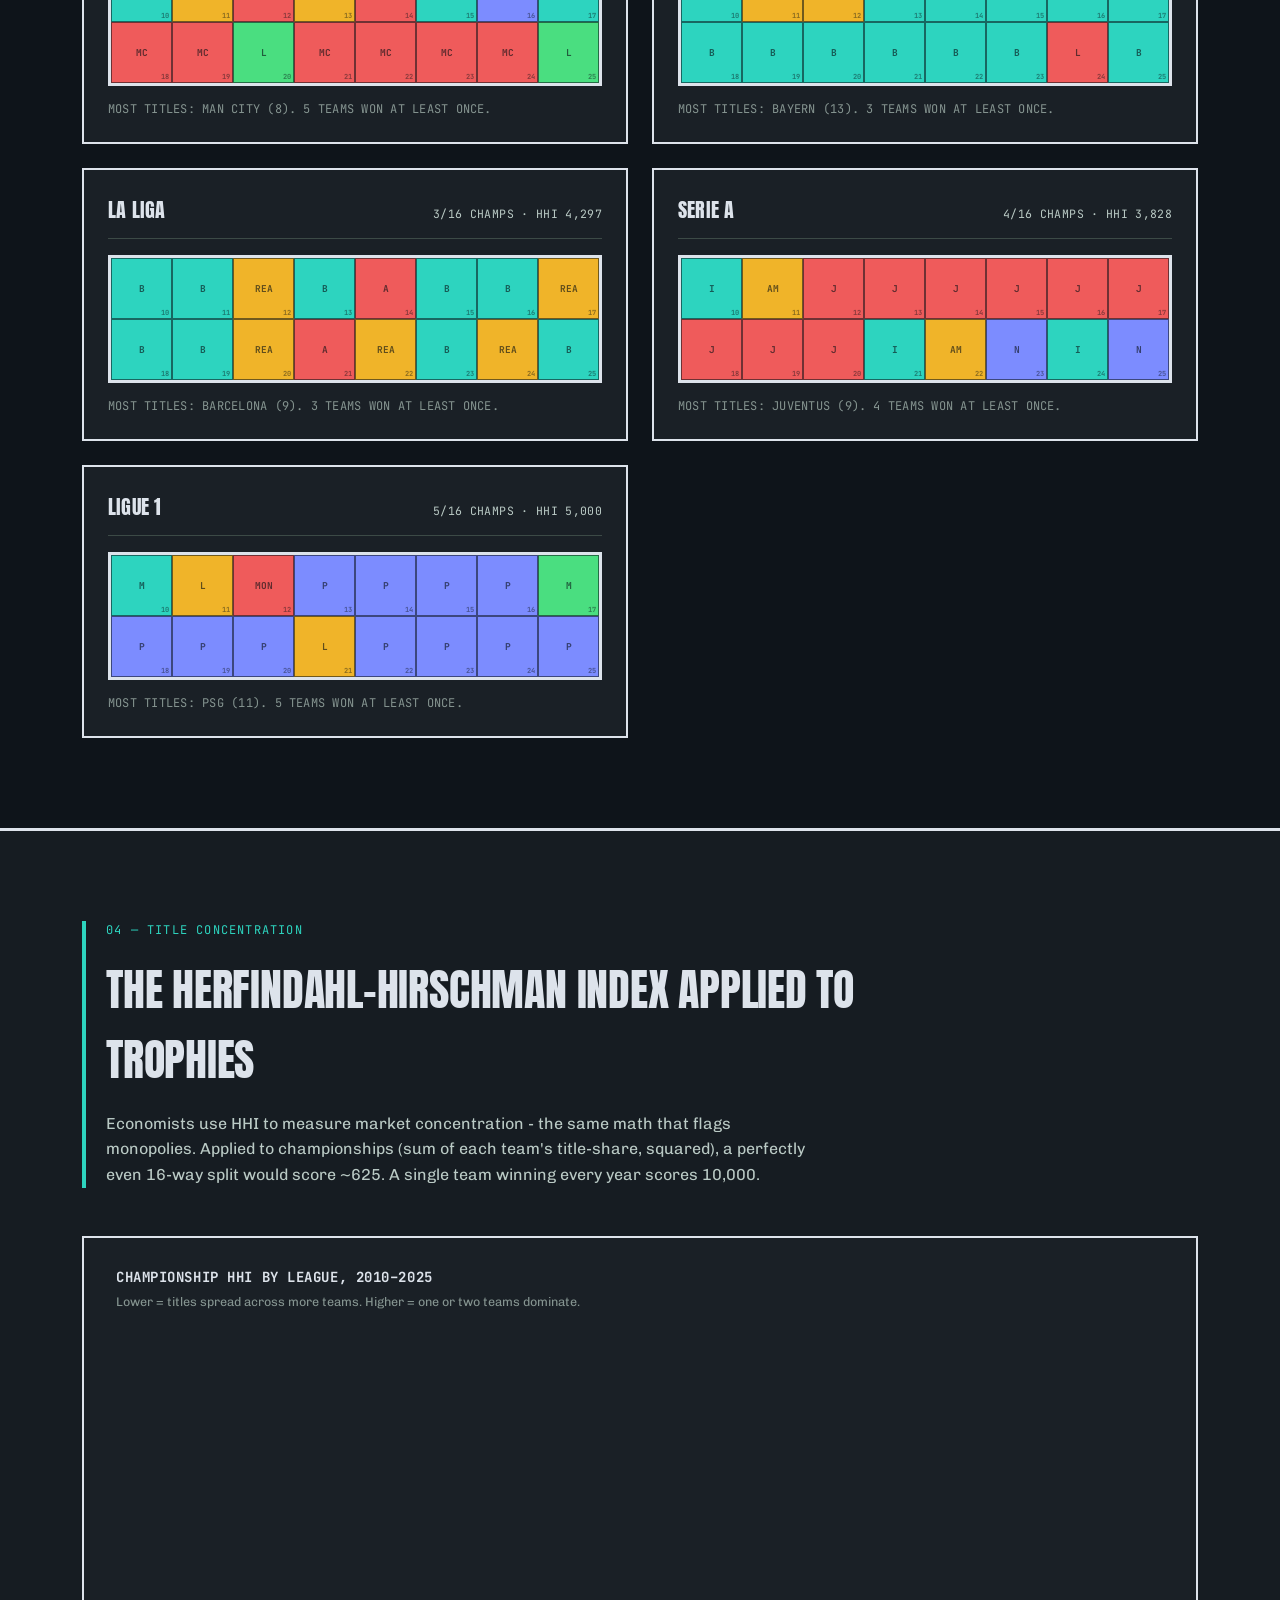
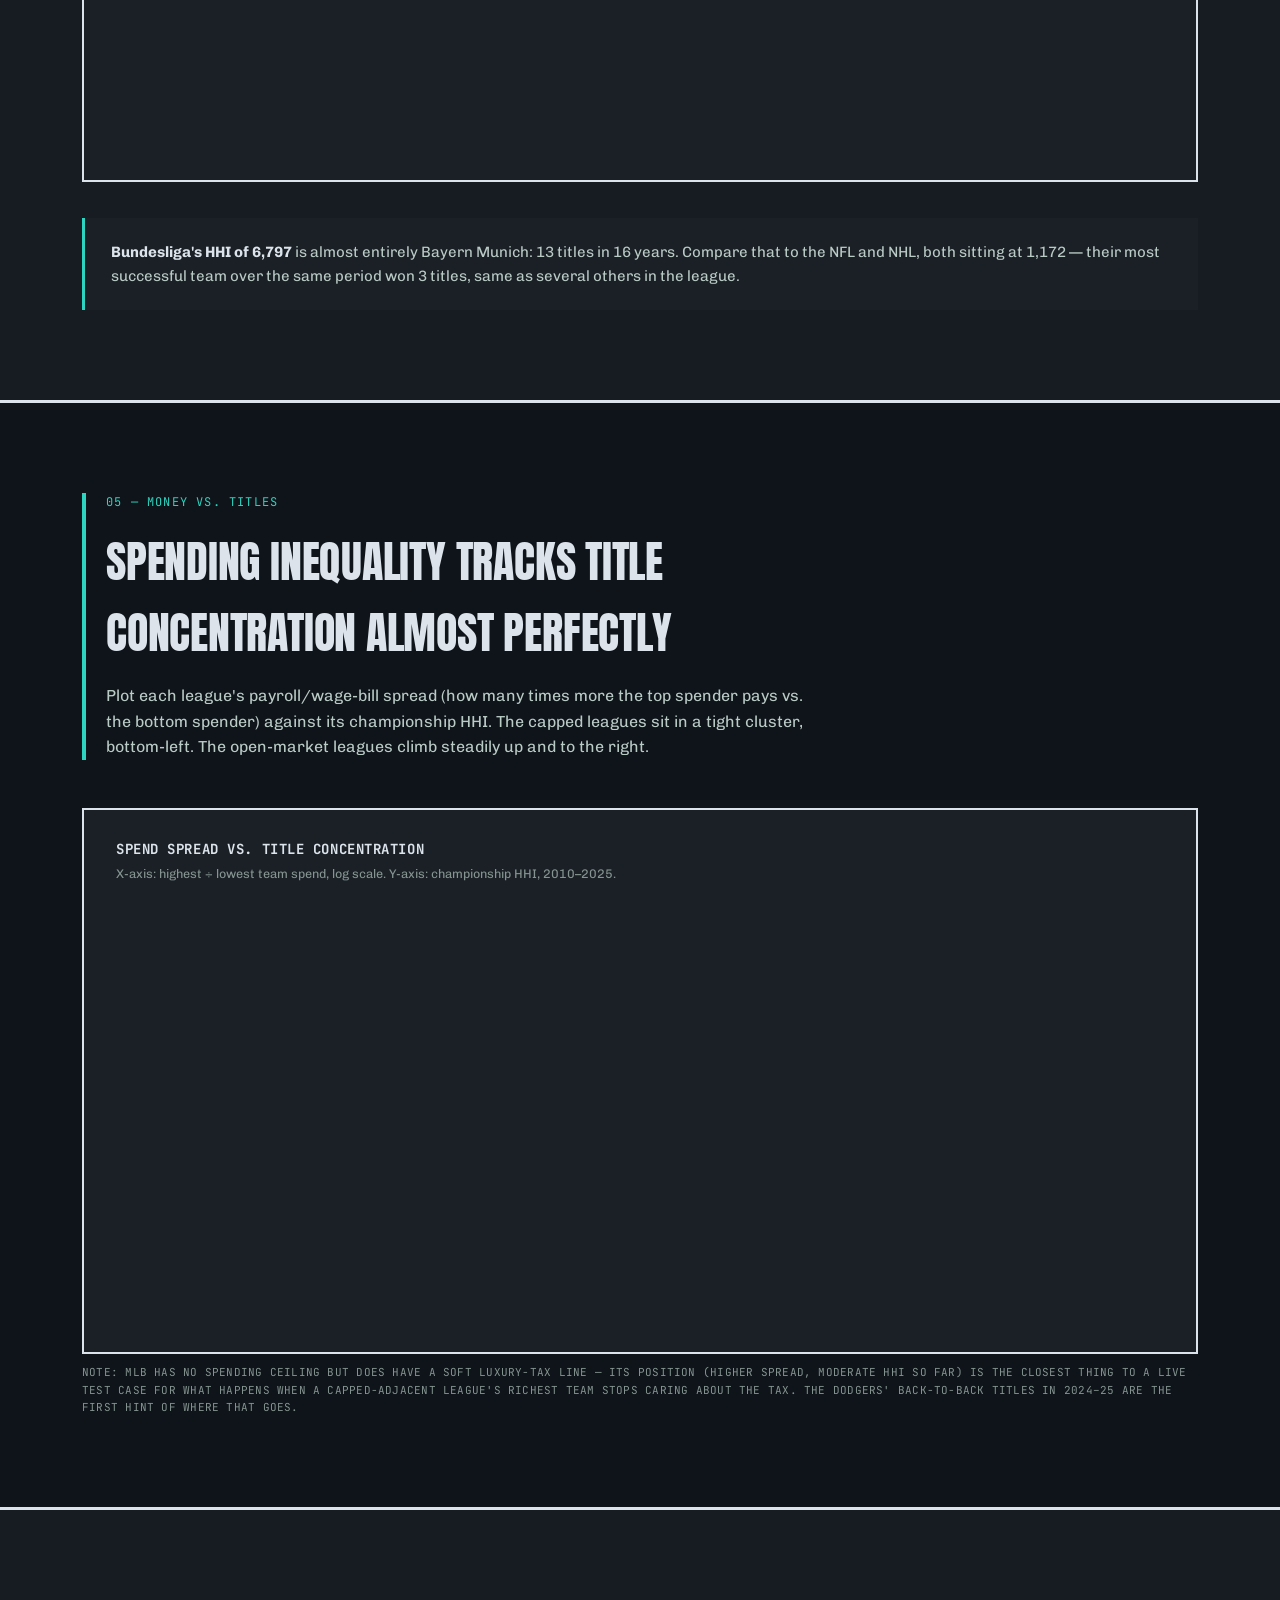
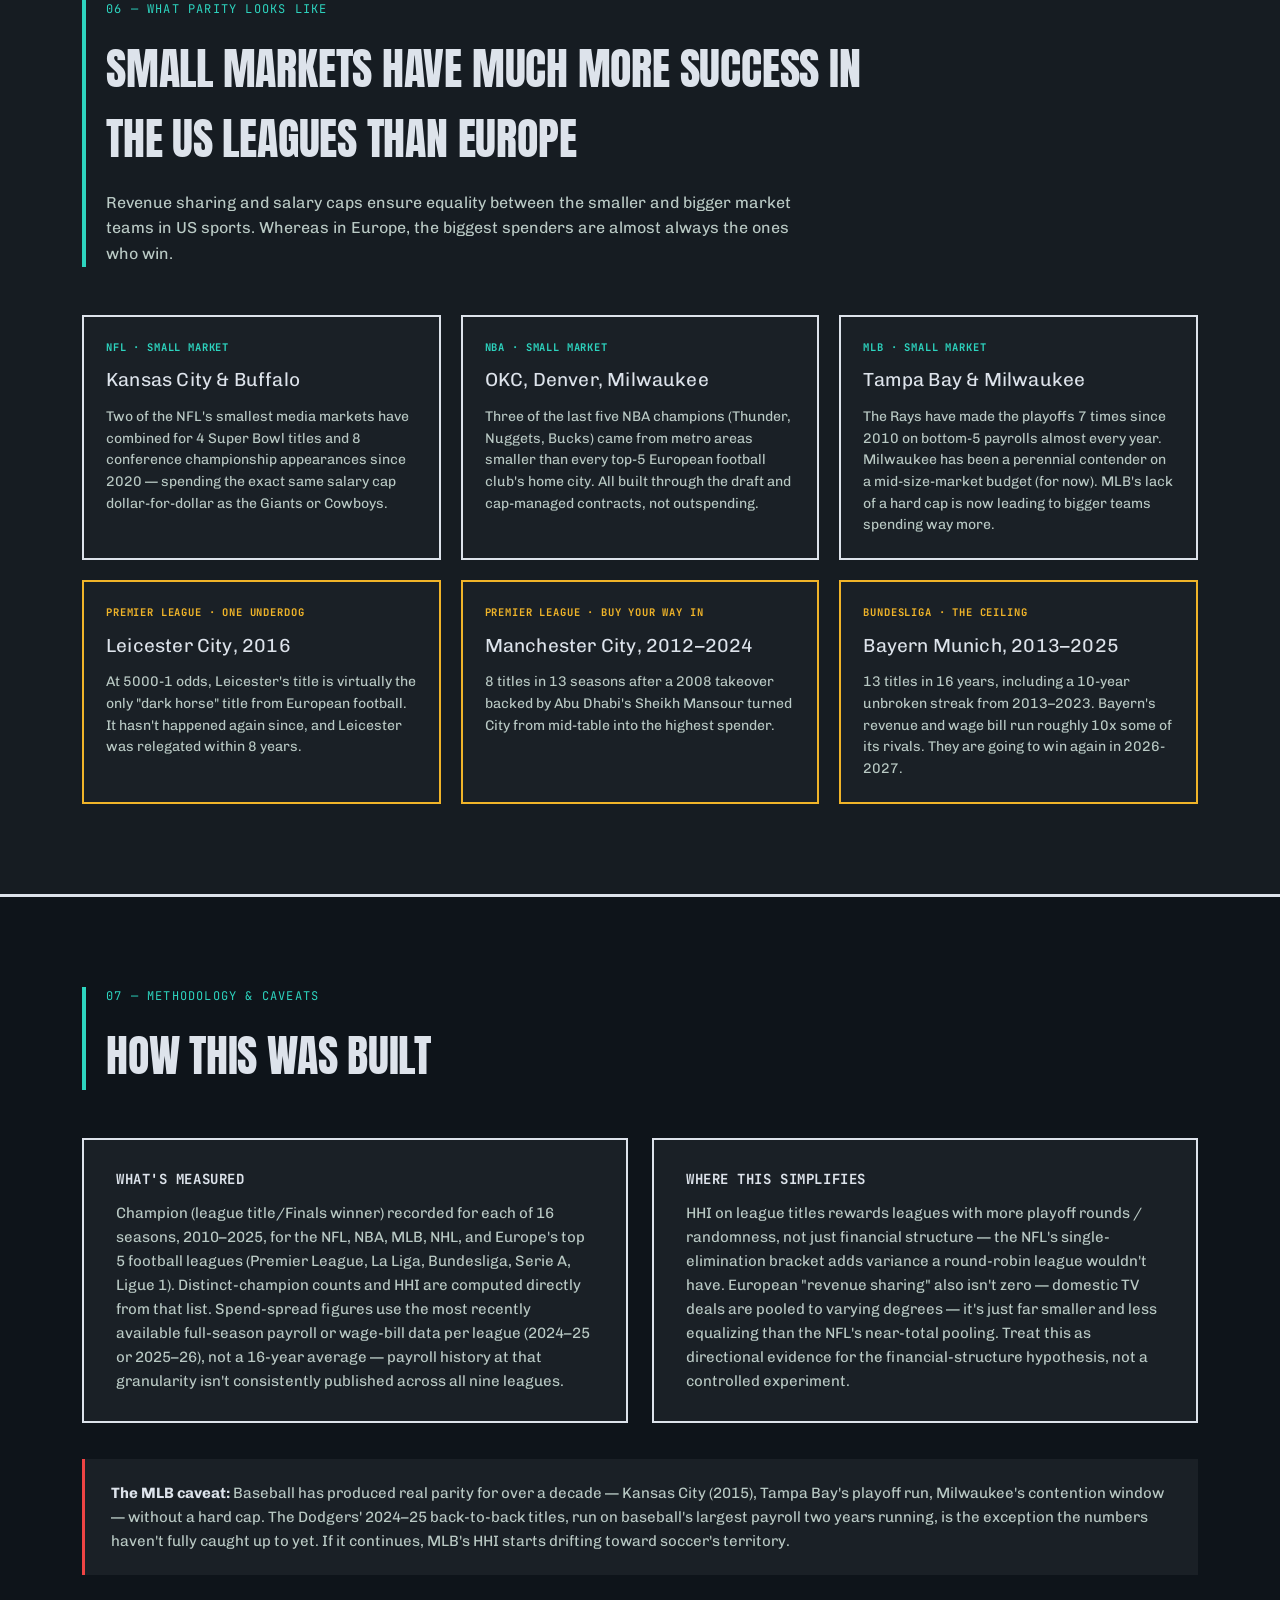
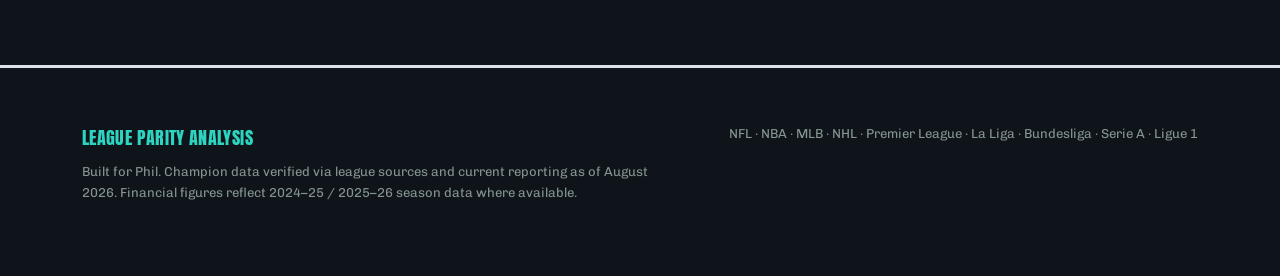
==== commit e6550961: "changing ai language to real" ====
--- a/index.html
+++ b/index.html
@@ -233,19 +233,19 @@
         <div class="case-body">The Rays have made the playoffs 7 times since 2010 on bottom-5 payrolls almost every year. Milwaukee has been a perennial contender on a mid-size-market budget (for now). MLB's lack of a hard cap is now leading to bigger teams spending way more.</div>
       </div>
       <div class="case-card eu-card">
-        <div class="case-tag eu">Premier League · The Huge Underdog</div>
+        <div class="case-tag eu">Premier League · One Underdog</div>
         <div class="case-title">Leicester City, 2016</div>
-        <div class="case-body">Priced at 5,000-to-1 by bookmakers, Leicester's title remains the single biggest upset in the dataset - and virtually the only one. It hasn't happened again since, and Leicester was relegated within 8 years.</div>
+        <div class="case-body">At 5000-1 odds, Leicester's title is virtually the only "dark horse" title from European football. It hasn't happened again since, and Leicester was relegated within 8 years.</div>
       </div>
       <div class="case-card eu-card">
-        <div class="case-tag eu">Premier League · The Wealth Effect</div>
+        <div class="case-tag eu">Premier League · Buy Your Way In</div>
         <div class="case-title">Manchester City, 2012–2024</div>
-        <div class="case-body">8 titles in 13 seasons after a 2008 takeover backed by Abu Dhabi's Sheikh Mansour turned City from mid-table into the league's benchmark spender - with no cap in place to slow it down.</div>
+        <div class="case-body">8 titles in 13 seasons after a 2008 takeover backed by Abu Dhabi's Sheikh Mansour turned City from mid-table into the highest spender.</div>
       </div>
       <div class="case-card eu-card">
         <div class="case-tag eu">Bundesliga · The Ceiling</div>
         <div class="case-title">Bayern Munich, 2013–2025</div>
-        <div class="case-body">13 titles in 16 years, including a 10-year unbroken streak from 2013–2023. Bayern's revenue and wage bill run roughly 10x some of its rivals. There is no mechanism in German football to close that gap.</div>
+        <div class="case-body">13 titles in 16 years, including a 10-year unbroken streak from 2013–2023. Bayern's revenue and wage bill run roughly 10x some of its rivals. They are going to win again in 2026-2027.</div>
       </div>
     </div>
   </div>
